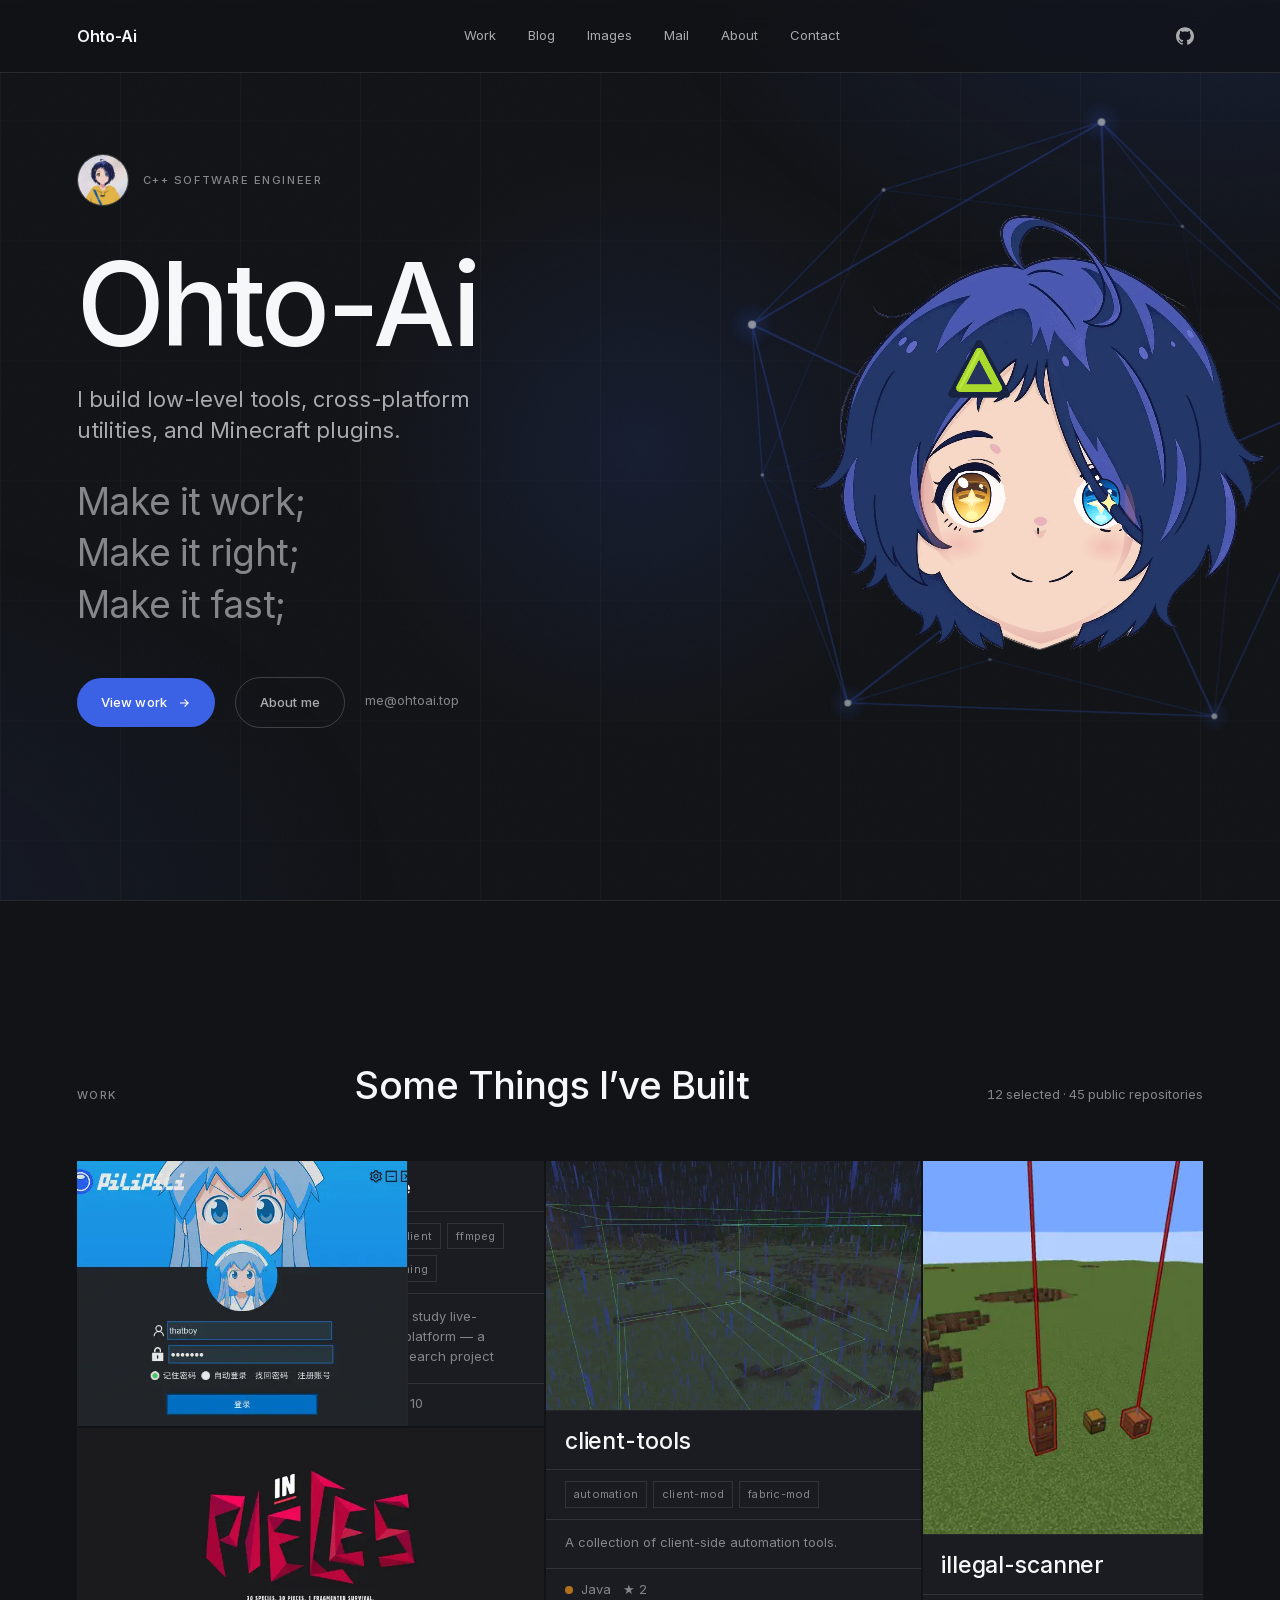
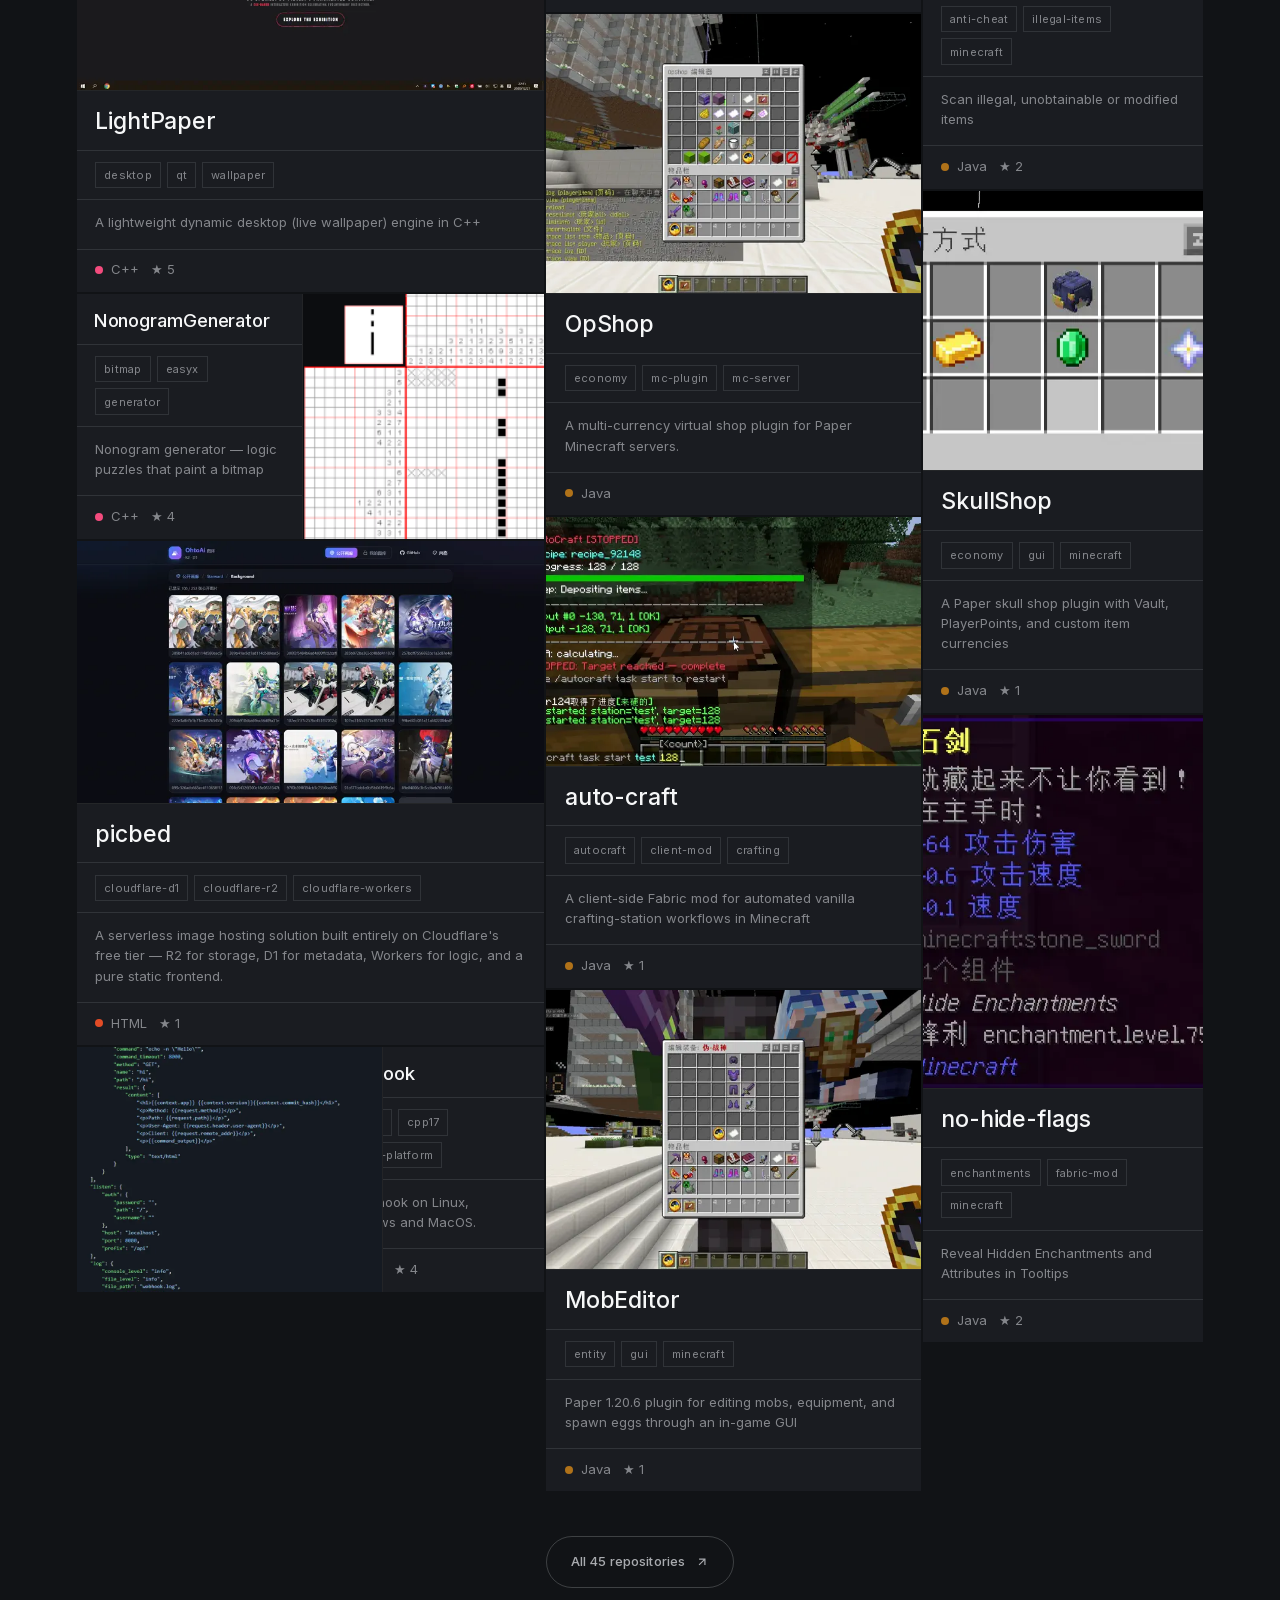
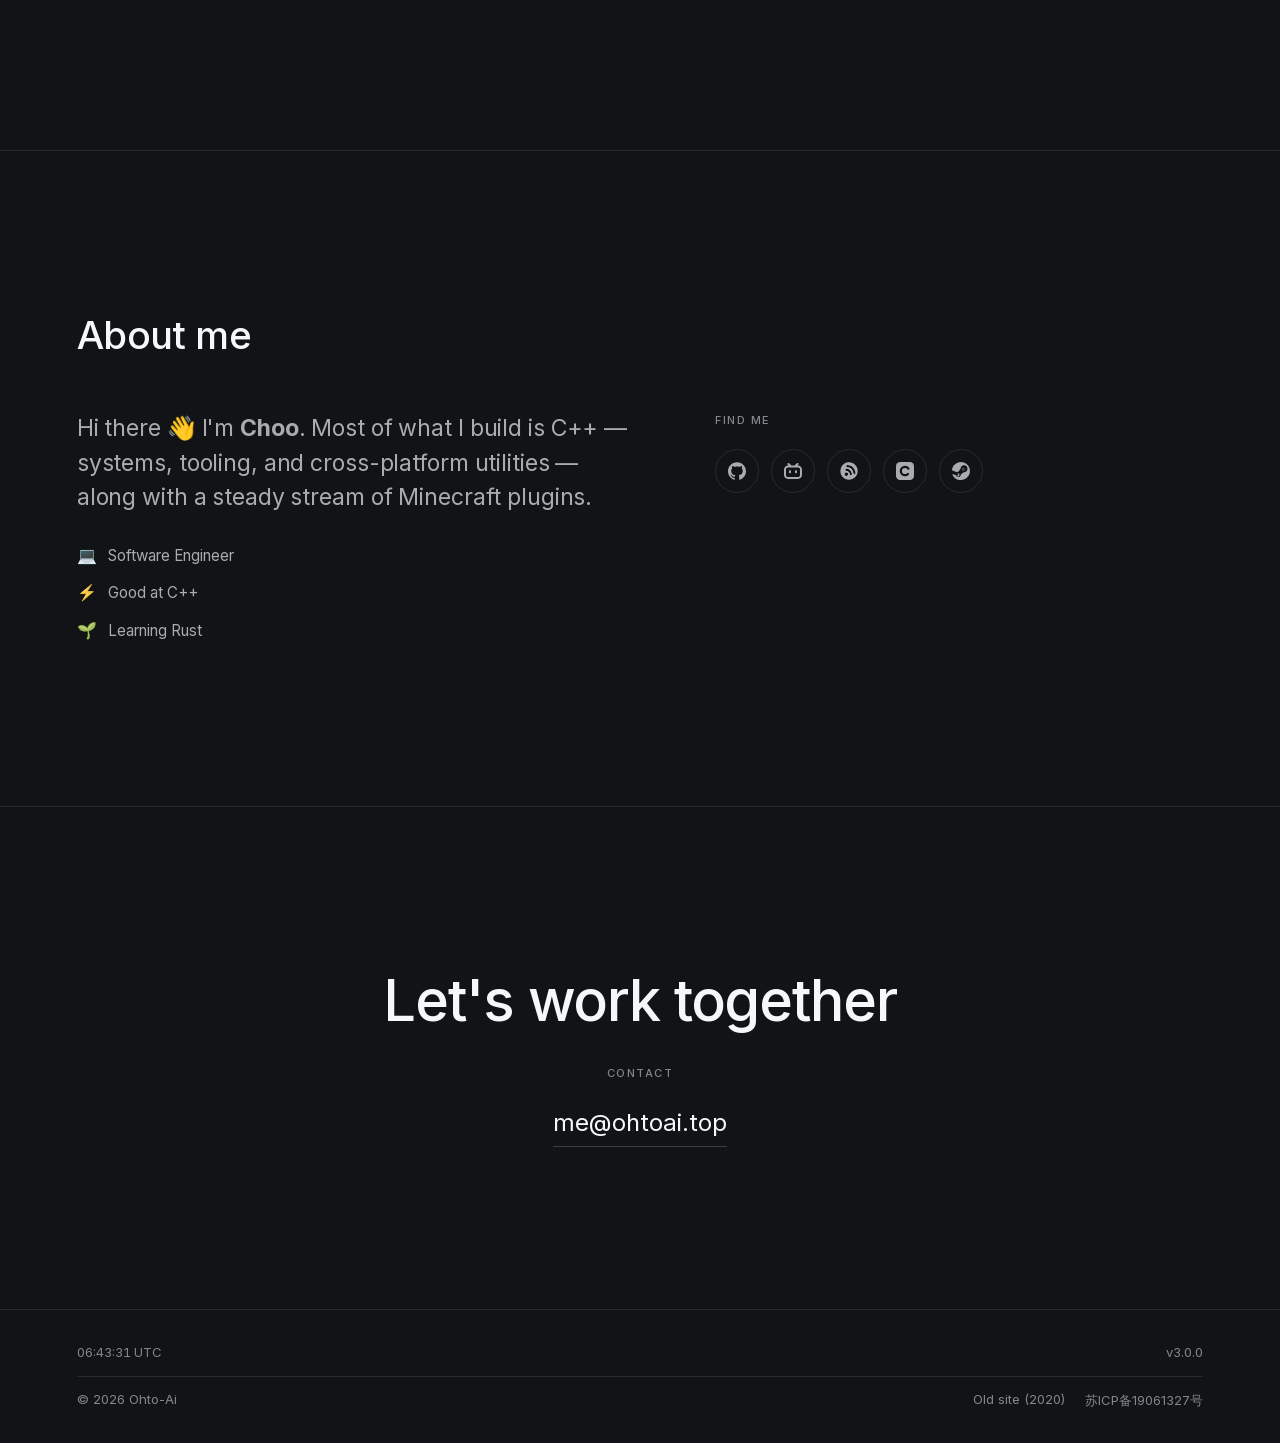
==== index.html @ 4e011044 "feat: Markdown for Agents —— index.md 表示 + alternate 声明 + 边缘协商 Worker" ====
<!DOCTYPE html>
<html lang="en" class="is-loading">

<head>
    <meta charset="utf-8" />
    <meta name="viewport" content="width=device-width, initial-scale=1, viewport-fit=cover" />
    <meta name="color-scheme" content="dark" />
    <meta name="theme-color" content="#14151A" />
    <title>Ohto-Ai — C++ Software Engineer</title>
    <meta name="description" content="Ohto-Ai，C++ 开发者。Make it work; Make it right; Make it fast;" />
    <meta name="author" content="Ohto-Ai" />

    <!-- ======================================================================
         内联关键样式

         这一段存在的唯一目的：保证**第一帧**就是全屏不透明的深色。
         它不依赖任何外部文件，所以即使后面所有 <link> 和 <script> 全部 404，
         用户看到的依然是一块干净的深色，而不是闪出来的主页。
         ====================================================================== -->
    <style>
        html {
            background: #14151a;
            color-scheme: dark;
        }

        /* 揭幕的时长与缓动。
           定义在这里而不是 tokens.css —— 因为加载页必须在外部 CSS 全部
           加载失败时也能正常退场，否则它会永久盖住整站。
           内容升起（layout.css）引用同一组变量，两边才不会脱节。 */
        :root {
            --curtain-duration: 0.95s;
            --curtain-ease: cubic-bezier(0.7, 0, 0.3, 1);
        }

        .preloader {
            position: fixed;
            inset: 0;
            z-index: 1000;
            overflow: hidden;
            transform: translateY(0);
            transition: transform var(--curtain-duration) var(--curtain-ease);
        }

        /* 加载页整体上滑退场。
           内容同时从下方一个视口的高度升上来（见 layout.css），
           两者同速同向，所以始终首尾相接，中间不会露出空隙。 */
        html:not(.is-loading) .preloader {
            transform: translateY(-100%);
            pointer-events: none;
        }

        .preloader__band {
            position: absolute;
            left: 0;
            width: 100%;
            height: 33.34%;
        }

        .preloader__band:nth-child(1) { top: 0; }
        .preloader__band:nth-child(2) { top: 33.33%; }
        .preloader__band:nth-child(3) { top: 66.66%; }

        /* 加载期间，主页内容物理上不可见、不可滚动。
           即便遮罩层因为任何原因变透明，也不可能露出主页。

           用 clip 而不是 hidden：hidden 仍允许程序化滚动（比如方向键、
           空格），clip 则完全不建立可滚动区域。

           注意：它**不能**阻止文档被撑高。内容在加载期间整体下移 100vh，
           scrollHeight 实测会从 3369 涨到 4269（差一个视口）。原因是 body
           的 overflow 会传播到视口、body 自身按 visible 处理，那段位移照样
           计入可滚动区域。改用 clip 也一样撑高 —— 我试过。
           真正兜住这件事的是 site.js：平滑滚动和 ScrollTrigger 都推迟到
           位移动画结束后才初始化 / refresh。 */
        html.is-loading body {
            overflow: clip;
        }

        html.is-loading .site-nav,
        html.is-loading main,
        html.is-loading .site-footer,
        html.is-loading .skip-link {
            opacity: 0;
            visibility: hidden;
        }

        /* 减少动效 / 二次访问时直接跳过加载页 */
        html.is-skip-preloader .preloader {
            display: none;
        }
    </style>

    <link rel="preload" as="font" type="font/woff2" crossorigin
        href="assets/fonts/inter/inter-latin-wght-normal.woff2" />

    <!-- 立绘底图是首屏最大的那张图，先让浏览器开始下载 -->
    <link rel="preload" as="image" type="image/webp" href="assets/img/face/base-clean.webp" />

    <link rel="stylesheet" href="assets/css/tokens.css" />
    <link rel="stylesheet" href="assets/css/base.css" />
    <link rel="stylesheet" href="assets/css/layout.css" />
    <link rel="stylesheet" href="assets/css/components.css" />
    <link rel="stylesheet" href="assets/css/motion.css" />

    <link rel="icon" href="favicon.ico" sizes="any" />
    <link rel="icon" type="image/png" href="assets/icon/favicon-256.png" sizes="256x256" />
    <link rel="apple-touch-icon" href="assets/icon/apple-touch-icon.png" />

    <!-- 首页的 Markdown 表示（Markdown for Agents）。
         静态源站做不了 Accept 头协商，Agent 可经此发现 /index.md；
         边缘层的完整协商见 cloudflare-worker/。 -->
    <link rel="alternate" type="text/markdown" href="/index.md" />

    <!-- ======================================================================
         内联兜底

         它是内联的，所以**即使每一个外部 JS 和 CSS 都加载失败，它也会执行**。
         4 秒后无条件揭幕。这一层让"加载页卡死导致整站不可用"从
         "不太可能"变成"不可能"—— 旧站正是死在这一点上：
         它的揭幕逻辑依赖 CDN 上的 jQuery，CDN 一挂，页面就永远出不来。
         ====================================================================== -->
    <script>
        (function () {
            var de = document.documentElement;

            // js 标记表示"脚本可用，可以放心先把内容藏起来再揭示"。
            // 它必须无条件加上 —— 曾经写成两个分支各加一个，
            // 结果跳过加载页那条分支漏了它，导致同会话内二次访问时
            // motion.css 里所有 html.js 开头的规则全部失效，
            // 入场动画静默地什么都不做。
            de.classList.add("js");

            // 唯一的跳过条件：用户明确要求减少动效。
            // 问候语轮播本身就是一段动画，对这类用户直接不播，
            // 也省掉 1.4 秒的等待。
            //
            // 这里曾经还挂过一道"同会话只播一次"的 sessionStorage 门槛，
            // 已移除 —— 本站是单页，那道门槛的实际效果只是"刷新之后
            // 加载页不再出现"，跟预期正好相反。
            try {
                if (window.matchMedia("(prefers-reduced-motion: reduce)").matches) {
                    de.classList.remove("is-loading");
                    de.classList.add("is-skip-preloader");
                }
            } catch (e) {
                // matchMedia 不可用就按正常播放处理
            }

            // 兜底揭幕：无条件执行，不依赖任何外部资源
            window.__ohtoReveal = function () {
                if (!de.classList.contains("is-loading")) return;
                de.classList.remove("is-loading");
                var p = document.getElementById("preloader");
                if (p) {
                    p.setAttribute("data-done", "");
                    p.style.display = "none";
                }
            };

            setTimeout(window.__ohtoReveal, 4000);
        })();
    </script>
</head>

<body>
    <div class="site-bg" aria-hidden="true">
        <div class="site-bg__spot"></div>
    </div>

    <a class="skip-link" href="#main">Skip to content</a>

    <!-- ======================================================================
         加载页
         三条幕布自带内联背景色 —— 不依赖外部 CSS 就已经是全屏不透明的
         ====================================================================== -->
    <div class="preloader" id="preloader" role="status" aria-label="Loading">
        <div class="preloader__band" style="background:#14151A"></div>
        <div class="preloader__band" style="background:#14151A"></div>
        <div class="preloader__band" style="background:#14151A"></div>

        <div class="preloader__inner">
            <div class="preloader__greeting">
                <!-- 全站改英文后，这里也收成拉丁字母，收在 Hello 上 -->
                <span class="preloader__word">Bonjour</span>
                <span class="preloader__word">Hallo</span>
                <span class="preloader__word">Ciao</span>
                <span class="preloader__word">Olá</span>
                <span class="preloader__word">Hola</span>
                <span class="preloader__word">Hello</span>
            </div>

            <div class="preloader__foot">
                <span class="preloader__counter" id="preloader-counter">00</span>
                <a class="preloader__beian" href="https://beian.miit.gov.cn" target="_blank"
                    rel="noopener noreferrer" lang="zh-Hans">苏ICP备19061327号</a>
            </div>
        </div>
    </div>

    <!-- 导航 -->
    <header class="site-nav" id="site-nav">
        <div class="container site-nav__inner">
            <a class="site-nav__wordmark" href="#top">Ohto-Ai</a>

            <nav class="site-nav__links" aria-label="Main">
                <a class="site-nav__link" href="#work">Work</a>
                <a class="site-nav__link" href="https://blog.ohtoai.top/" target="_blank" rel="noopener noreferrer">Blog</a>
                <a class="site-nav__link" href="https://img.ohtoai.top" target="_blank" rel="noopener noreferrer">Images</a>
                <a class="site-nav__link" href="https://mail.ohtoai.top/" target="_blank" rel="noopener noreferrer">Mail</a>
                <a class="site-nav__link" href="#about">About</a>
                <a class="site-nav__link" href="#contact">Contact</a>
            </nav>

            <div class="site-nav__actions">
                <a class="site-nav__icon" href="https://github.com/Ohto-Ai" target="_blank" rel="noopener noreferrer"
                    aria-label="GitHub">
                    <svg width="18" height="18" viewBox="0 0 24 24" fill="currentColor" aria-hidden="true">
                        <path
                            d="M12 .297c-6.63 0-12 5.373-12 12 0 5.303 3.438 9.8 8.205 11.385.6.113.82-.258.82-.577 0-.285-.01-1.04-.015-2.04-3.338.724-4.042-1.61-4.042-1.61C4.422 18.07 3.633 17.7 3.633 17.7c-1.087-.744.084-.729.084-.729 1.205.084 1.838 1.236 1.838 1.236 1.07 1.835 2.809 1.305 3.495.998.108-.776.417-1.305.76-1.605-2.665-.3-5.466-1.332-5.466-5.93 0-1.31.465-2.38 1.235-3.22-.135-.303-.54-1.523.105-3.176 0 0 1.005-.322 3.3 1.23.96-.267 1.98-.399 3-.405 1.02.006 2.04.138 3 .405 2.28-1.552 3.285-1.23 3.285-1.23.645 1.653.24 2.873.12 3.176.765.84 1.23 1.91 1.23 3.22 0 4.61-2.805 5.625-5.475 5.92.42.36.81 1.096.81 2.22 0 1.606-.015 2.896-.015 3.286 0 .315.21.69.825.57C20.565 22.092 24 17.592 24 12.297c0-6.627-5.373-12-12-12" />
                    </svg>
                </a>

                <button class="site-nav__toggle" id="nav-toggle" aria-expanded="false" aria-controls="nav-panel"
                    aria-label="Open menu">
                    <svg width="20" height="20" viewBox="0 0 24 24" fill="none" stroke="currentColor"
                        stroke-width="1.5" aria-hidden="true">
                        <path d="M3 7h18M3 12h18M3 17h18" />
                    </svg>
                </button>
            </div>
        </div>
    </header>

    <!-- 移动端菜单 -->
    <nav class="nav-panel" id="nav-panel" aria-label="Mobile">
        <a class="nav-panel__link" href="#work">Work</a>
        <a class="nav-panel__link" href="https://blog.ohtoai.top/" target="_blank" rel="noopener noreferrer">Blog</a>
        <a class="nav-panel__link" href="https://img.ohtoai.top" target="_blank" rel="noopener noreferrer">Images</a>
        <a class="nav-panel__link" href="https://mail.ohtoai.top/" target="_blank" rel="noopener noreferrer">Mail</a>
        <a class="nav-panel__link" href="#about">About</a>
        <a class="nav-panel__link" href="#contact">Contact</a>
    </nav>

    <main id="main">
        <!-- ==================================================================
             Hero
             ================================================================== -->
        <section class="hero" id="top">
            <div class="container">
                <!-- 常驻动画：大户爱，Canvas 分层合成 + 平滑跟随。
                     v3.14 素材把眼睛、刘海、脸部阴影和发饰拆成独立图层：
                     底图眼眶留空，两枚虹膜裁剪在眼眶内随光标连续移动，
                     闭眼只叠加眼部覆盖层，刘海和发饰压在最上层。
                     眨眼不再切换整张图，底图、头发和背景始终不动。 -->
                <div class="hero__char" id="hero-char" aria-hidden="true">
                    <!-- 旧版首屏那个自转的线框二十面体，现在退到立绘背后当底衬。
                         比角色大一圈，只在她的轮廓之外露出来。 -->
                    <div class="hero__backdrop">
                        <canvas id="hero-canvas"></canvas>
                    </div>
                    <div class="hero__char-glow"></div>
                    <div class="hero__char-stage" id="hero-stage">
                        <canvas class="hero__face" id="hero-face" width="1200" height="1200"></canvas>
                    </div>
                </div>

                <div class="hero__copy">
                    <div class="hero__chip reveal">
                        <!-- 头像取自 me@ohtoai.top 的 Gravatar。静态 src 指向国内镜像 loli
                             （v2ex 镜像 2026-10 起对图片请求挂 CF 挑战页，见 avatar.js）；
                             镜像不可用时由 avatar.js 依次接力其他 CDN、GitHub 和本地文件。 -->
                        <img class="hero__avatar" id="hero-avatar"
                            src="https://gravatar.loli.net/avatar/6a04c274eb3d604821b4917304f0e7ae?s=320&amp;d=404"
                            alt="Ohto-Ai" width="52" height="52" decoding="async"
                            referrerpolicy="no-referrer" />
                        <span class="eyebrow">C++ Software Engineer</span>
                    </div>

                    <h1 class="hero__name mask-reveal" lang="en">Ohto-Ai</h1>

                    <!-- 一句"我做什么"。之前首屏只有名字和宣言，访客看不出这人具体做哪一行。 -->
                    <p class="hero__lede mask-reveal" lang="en" style="--reveal-delay:.08s">
                        I build low-level tools, cross-platform utilities, and Minecraft plugins.
                    </p>

                    <!-- 三行一组，每行各自遮罩揭示。刻意断成三行而不是让它自然折行：
                         一行 42 个字符在这个字号下必然断得难看，断成三行反而像一句宣言。 -->
                    <p class="hero__statement">
                        <span class="mask-reveal" style="--reveal-delay:.2s">Make it work;</span>
                        <span class="mask-reveal" style="--reveal-delay:.3s">Make it right;</span>
                        <span class="mask-reveal" style="--reveal-delay:.4s">Make it fast;</span>
                    </p>

                    <div class="hero__actions reveal" style="--reveal-delay:.52s">
                        <a class="btn btn--primary" href="#work">
                            View work
                            <svg width="14" height="14" viewBox="0 0 24 24" fill="none" stroke="currentColor"
                                stroke-width="2" aria-hidden="true">
                                <path d="M5 12h14M13 6l6 6-6 6" />
                            </svg>
                        </a>
                        <a class="btn btn--ghost" href="#about">About me</a>

                        <!-- 邮箱放首屏，省得访客为了找联系方式一路滚到底 -->
                        <a class="hero__email" href="mailto:me@ohtoai.top">me@ohtoai.top</a>
                    </div>
                </div>
            </div>
        </section>

        <!-- ==================================================================
             Work
             ================================================================== -->
        <section id="work">
            <div class="container">
                <div class="section-head reveal">
                    <p class="eyebrow">Work</p>
                    <h2 class="section-head__title">Some Things I’ve Built</h2>
                    <p class="section-head__count mono" id="work-count"></p>
                </div>

                <div class="work-grid" id="work-list">
                    <!-- 由 work.js 从 repos.data.js 渲染成错落的砖块 -->
                </div>

                <!-- 无 JS 时的降级：普通链接列表，依然可用 -->
                <!-- 无 JS 时的降级：与 repos.data.js 的精选名单保持一致 -->
                <noscript>
                    <div class="work-list">
                        <a class="work-row" href="https://github.com/Ohto-Ai/PostLive">
                            <span class="work-row__index">00</span>
                            <span class="work-row__body"><span class="work-row__title">PostLive</span></span>
                        </a>
                        <a class="work-row" href="https://github.com/Ohto-Ai/LightPaper">
                            <span class="work-row__index">01</span>
                            <span class="work-row__body"><span class="work-row__title">LightPaper</span></span>
                        </a>
                        <a class="work-row" href="https://github.com/Ohto-Ai/NonogramGenerator">
                            <span class="work-row__index">02</span>
                            <span class="work-row__body"><span class="work-row__title">NonogramGenerator</span></span>
                        </a>
                        <a class="work-row" href="https://github.com/ohto-ai/picbed">
                            <span class="work-row__index">03</span>
                            <span class="work-row__body"><span class="work-row__title">picbed</span></span>
                        </a>
                        <a class="work-row" href="https://github.com/Ohto-Ai/webhook">
                            <span class="work-row__index">04</span>
                            <span class="work-row__body"><span class="work-row__title">webhook</span></span>
                        </a>
                        <a class="work-row" href="https://github.com/ohto-ai/client-tools">
                            <span class="work-row__index">05</span>
                            <span class="work-row__body"><span class="work-row__title">client-tools</span></span>
                        </a>
                        <a class="work-row" href="https://github.com/ohto-ai/OpShop">
                            <span class="work-row__index">06</span>
                            <span class="work-row__body"><span class="work-row__title">OpShop</span></span>
                        </a>
                        <a class="work-row" href="https://github.com/ohto-ai/auto-craft">
                            <span class="work-row__index">07</span>
                            <span class="work-row__body"><span class="work-row__title">auto-craft</span></span>
                        </a>
                        <a class="work-row" href="https://github.com/ohto-ai/MobEditor">
                            <span class="work-row__index">08</span>
                            <span class="work-row__body"><span class="work-row__title">MobEditor</span></span>
                        </a>
                        <a class="work-row" href="https://github.com/ohto-ai/illegal-scanner">
                            <span class="work-row__index">09</span>
                            <span class="work-row__body"><span class="work-row__title">illegal-scanner</span></span>
                        </a>
                        <a class="work-row" href="https://github.com/ohto-ai/SkullShop">
                            <span class="work-row__index">10</span>
                            <span class="work-row__body"><span class="work-row__title">SkullShop</span></span>
                        </a>
                        <a class="work-row" href="https://github.com/ohto-ai/no-hide-flags">
                            <span class="work-row__index">11</span>
                            <span class="work-row__body"><span class="work-row__title">no-hide-flags</span></span>
                        </a>
                    </div>
                </noscript>

                <div class="work-more reveal">
                    <a class="btn btn--ghost" id="work-all" href="https://github.com/Ohto-Ai?tab=repositories"
                        target="_blank" rel="noopener noreferrer">
                        <span id="work-all-label">All repositories</span>
                        <svg width="14" height="14" viewBox="0 0 24 24" fill="none" stroke="currentColor"
                            stroke-width="2" aria-hidden="true">
                            <path d="M7 17L17 7M7 7h10v10" />
                        </svg>
                    </a>
                </div>
            </div>
        </section>

        <!-- ==================================================================
             About
             ================================================================== -->
        <section id="about">
            <div class="container">
                <div class="section-head reveal">
                    <h2 class="section-head__title">About me</h2>
                </div>

                <div class="about__grid">
                    <div class="reveal">
                        <!-- 原先这句是"I build things, get them right, then make them fast"，
                             跟首屏那句宣言是同一个意思，等于在同一页说了两遍。
                             换成实际信息：做什么、用什么语言、还写什么。 -->
                        <p class="about__lead">
                            Hi there 👋 I'm <strong>Choo</strong>. Most of what I build is C++ — systems,
                            tooling, and cross-platform utilities — along with a steady stream
                            of Minecraft plugins.
                        </p>

                        <ul class="about__facts">
                            <li>
                                <span class="about__emoji" aria-hidden="true">💻</span>
                                <span>Software Engineer</span>
                            </li>
                            <li>
                                <span class="about__emoji" aria-hidden="true">⚡</span>
                                <span>Good at C++</span>
                            </li>
                            <li>
                                <span class="about__emoji" aria-hidden="true">🌱</span>
                                <span>Learning Rust</span>
                            </li>
                        </ul>
                    </div>

                    <div class="reveal" style="--reveal-delay:.1s">
                        <p class="eyebrow" style="margin-bottom:1.25rem">Find me</p>
                        <div class="about__socials">
                            <a class="about__social" href="https://github.com/Ohto-Ai" target="_blank"
                                rel="noopener noreferrer" aria-label="GitHub">
                                <svg width="18" height="18" viewBox="0 0 24 24" fill="currentColor" aria-hidden="true">
                                    <path
                                        d="M12 .297c-6.63 0-12 5.373-12 12 0 5.303 3.438 9.8 8.205 11.385.6.113.82-.258.82-.577 0-.285-.01-1.04-.015-2.04-3.338.724-4.042-1.61-4.042-1.61C4.422 18.07 3.633 17.7 3.633 17.7c-1.087-.744.084-.729.084-.729 1.205.084 1.838 1.236 1.838 1.236 1.07 1.835 2.809 1.305 3.495.998.108-.776.417-1.305.76-1.605-2.665-.3-5.466-1.332-5.466-5.93 0-1.31.465-2.38 1.235-3.22-.135-.303-.54-1.523.105-3.176 0 0 1.005-.322 3.3 1.23.96-.267 1.98-.399 3-.405 1.02.006 2.04.138 3 .405 2.28-1.552 3.285-1.23 3.285-1.23.645 1.653.24 2.873.12 3.176.765.84 1.23 1.91 1.23 3.22 0 4.61-2.805 5.625-5.475 5.92.42.36.81 1.096.81 2.22 0 1.606-.015 2.896-.015 3.286 0 .315.21.69.825.57C20.565 22.092 24 17.592 24 12.297c0-6.627-5.373-12-12-12" />
                                </svg>
                            </a>
                            <a class="about__social" href="https://space.bilibili.com/36225088" target="_blank"
                                rel="noopener noreferrer" aria-label="Bilibili">
                                <svg width="18" height="18" viewBox="0 0 24 24" fill="currentColor" aria-hidden="true">
                                    <path
                                        d="M17.813 4.653h.854c1.51.054 2.769.578 3.773 1.574 1.004.995 1.524 2.249 1.56 3.76v7.36c-.036 1.51-.556 2.769-1.56 3.773s-2.262 1.524-3.773 1.56H5.333c-1.51-.036-2.769-.556-3.773-1.56S.036 18.858 0 17.347v-7.36c.036-1.511.556-2.765 1.56-3.76 1.004-.996 2.262-1.52 3.773-1.574h.774l-1.174-1.12a1.234 1.234 0 0 1-.373-.906c0-.356.124-.658.373-.907l.027-.027c.267-.249.573-.373.92-.373.347 0 .653.124.92.373L9.653 4.44c.071.071.134.142.187.213h4.267a.836.836 0 0 1 .16-.213l2.853-2.747c.267-.249.573-.373.92-.373.347 0 .662.151.929.4.267.249.391.551.391.907 0 .355-.124.657-.373.906zM5.333 7.24c-.746.018-1.373.276-1.88.773-.506.498-.769 1.13-.786 1.894v7.52c.017.764.28 1.395.786 1.893.507.498 1.134.756 1.88.773h13.334c.746-.017 1.373-.275 1.88-.773.506-.498.769-1.129.786-1.893v-7.52c-.017-.765-.28-1.396-.786-1.894-.507-.497-1.134-.755-1.88-.773zM8 11.107c.373 0 .684.124.933.373.25.249.383.569.4.96v1.173c-.017.391-.15.711-.4.96-.249.25-.56.374-.933.374s-.684-.125-.933-.374c-.25-.249-.383-.569-.4-.96V12.44c0-.373.129-.689.386-.947.258-.257.574-.386.947-.386zm8 0c.373 0 .684.124.933.373.25.249.383.569.4.96v1.173c-.017.391-.15.711-.4.96-.249.25-.56.374-.933.374s-.684-.125-.933-.374c-.25-.249-.383-.569-.4-.96V12.44c0-.373.129-.689.386-.947.258-.257.574-.386.947-.386z" />
                                </svg>
                            </a>
                            <a class="about__social" href="https://www.cnblogs.com/that-boy" target="_blank"
                                rel="noopener noreferrer" aria-label="博客园">
                                <svg width="18" height="18" viewBox="0 0 100 100" fill="currentColor" aria-hidden="true">
                                    <path d="M50.2 2C40.7 2 31.4 4.8 23.4 10.1C15.5 15.4 9.3 23 5.7 31.8C2 40.6 1.1 50.3 2.9 59.6C4.8 69 9.4 77.6 16.1 84.3C22.9 91.1 31.5 95.7 40.8 97.5C50.2 99.4 59.9 98.4 68.7 94.8C77.5 91.1 85 84.9 90.3 77C95.6 69.1 98.4 59.8 98.4 50.2C98.4 43.9 97.2 37.6 94.8 31.8C92.3 25.9 88.8 20.6 84.3 16.1C79.8 11.6 74.5 8.1 68.7 5.7C62.8 3.2 56.6 2 50.2 2ZM35 78.1C32.9 78.1 30.9 77.5 29.2 76.3C27.5 75.2 26.1 73.5 25.3 71.6C24.5 69.7 24.3 67.6 24.7 65.6C25.1 63.5 26.1 61.7 27.6 60.2C29 58.7 30.9 57.7 32.9 57.3C34.9 56.9 37.1 57.1 39 57.9C40.9 58.7 42.5 60.1 43.7 61.8C44.8 63.5 45.4 65.5 45.4 67.6C45.4 70.4 44.3 73 42.4 75C40.4 76.9 37.8 78.1 35 78.1ZM60.1 74.1C58.4 74.1 56.7 73.4 55.5 72.2C54.3 70.9 53.6 69.3 53.6 67.6C53.6 57.8 45.1 49.5 35 49.5C33.3 49.5 31.7 48.8 30.4 47.6C29.2 46.3 28.5 44.7 28.5 43C28.5 41.2 29.2 39.6 30.4 38.4C31.7 37.1 33.3 36.5 35 36.5C52.1 36.5 66.6 50.7 66.6 67.6C66.6 68.4 66.5 69.3 66.1 70.1C65.8 70.9 65.3 71.6 64.7 72.2C64.1 72.8 63.4 73.3 62.6 73.6C61.8 73.9 60.9 74.1 60.1 74.1L60.1 74.1ZM80.7 68H80.2C78.5 68 77 67.4 75.8 66.3C74.6 65.2 73.8 63.6 73.7 62C72.3 46.3 60.6 29.5 41.4 29.5C39.7 29.5 38 28.8 36.8 27.6C35.6 26.4 34.9 24.7 34.9 23C34.9 21.3 35.6 19.6 36.8 18.4C38 17.2 39.7 16.5 41.4 16.5C65 16.5 84.5 35.6 86.7 61C86.8 62.7 86.2 64.4 85.1 65.7C84 67 82.4 67.9 80.7 68Z" />
                                    <path d="M36.2 6.9C60.1 -0.9 86.2 12.3 93.6 35.9" />
                                    <path d="M50.2 5.6C41.4 5.6 32.8 8.2 25.4 13.1C18.1 18 12.4 25 9 33.1C5.6 41.3 4.7 50.3 6.5 58.9C8.2 67.6 12.4 75.5 18.7 81.8C24.9 88 32.9 92.3 41.5 94C50.2 95.7 59.1 94.8 67.3 91.4C75.4 88.1 82.4 82.3 87.3 75C92.2 67.7 94.8 59 94.8 50.2C94.8 44.4 93.7 38.6 91.4 33.1C89.2 27.7 85.9 22.8 81.8 18.7C77.6 14.5 72.7 11.2 67.3 9C61.9 6.8 56.1 5.6 50.2 5.6ZM35 78.1C32.9 78.1 30.9 77.5 29.2 76.3C27.5 75.2 26.1 73.5 25.3 71.6C24.5 69.7 24.3 67.6 24.7 65.6C25.1 63.5 26.1 61.7 27.6 60.2C29 58.7 30.9 57.7 32.9 57.3C34.9 56.9 37.1 57.1 39 57.9C40.9 58.7 42.5 60.1 43.7 61.8C44.8 63.5 45.4 65.5 45.4 67.6C45.4 70.4 44.3 73 42.4 75C40.4 76.9 37.8 78.1 35 78.1ZM60.1 74.1C58.4 74.1 56.7 73.4 55.5 72.2C54.3 70.9 53.6 69.3 53.6 67.6C53.6 57.8 45.1 49.5 35 49.5C33.3 49.5 31.7 48.8 30.4 47.6C29.2 46.3 28.5 44.7 28.5 43C28.5 41.2 29.2 39.6 30.4 38.4C31.7 37.1 33.3 36.5 35 36.5C52.2 36.5 66.6 50.7 66.6 67.6C66.6 68.4 66.5 69.3 66.1 70.1C65.8 70.9 65.3 71.6 64.7 72.2C64.1 72.8 63.4 73.3 62.6 73.6C61.8 73.9 60.9 74.1 60.1 74.1L60.1 74.1ZM80.7 68H80.2C78.5 68 77 67.4 75.8 66.3C74.6 65.2 73.8 63.6 73.7 62C72.4 46.3 60.6 29.5 41.4 29.5C39.7 29.5 38 28.8 36.8 27.6C35.6 26.4 34.9 24.7 34.9 23C34.9 21.3 35.6 19.6 36.8 18.4C38 17.2 39.7 16.5 41.4 16.5C65 16.5 84.5 35.6 86.7 61C86.8 62.7 86.2 64.4 85.1 65.7C84 67 82.4 67.9 80.7 68Z" />
                                    <path d="M80.7 68H80.2C78.5 68 77 67.4 75.8 66.3C74.6 65.2 73.8 63.6 73.7 62C73.2 56.8 71.7 51.7 69.2 47C58.9 38.2 45.8 33.4 32.2 33.4C23.5 33.4 14.8 35.5 6.9 39.4C4.4 49.5 5.5 60.1 10 69.5C14.5 78.9 22.1 86.4 31.6 90.8C41 95.1 51.7 96 61.8 93.3C71.8 90.6 80.6 84.5 86.6 76C85.9 72.9 85 69.9 83.8 67C82.8 67.6 81.8 67.9 80.7 68ZM35 78.1C32.9 78.1 30.9 77.5 29.2 76.3C27.5 75.2 26.1 73.5 25.3 71.6C24.5 69.7 24.3 67.6 24.7 65.6C25.1 63.5 26.1 61.7 27.6 60.2C29 58.7 30.9 57.7 32.9 57.3C34.9 56.9 37.1 57.1 39 57.9C40.9 58.7 42.5 60.1 43.7 61.8C44.8 63.5 45.4 65.5 45.4 67.6C45.4 70.4 44.3 73 42.4 75C40.4 76.9 37.8 78.1 35 78.1ZM60.1 74.1C58.4 74.1 56.7 73.4 55.5 72.2C54.3 70.9 53.6 69.3 53.6 67.6C53.6 57.7 45.1 49.5 35 49.5C33.3 49.5 31.7 48.8 30.4 47.6C29.2 46.3 28.5 44.7 28.5 43C28.5 41.2 29.2 39.6 30.4 38.4C31.7 37.1 33.3 36.5 35 36.5C52.1 36.5 66.6 50.7 66.6 67.6C66.6 68.4 66.5 69.3 66.1 70.1C65.8 70.9 65.3 71.6 64.7 72.2C64.1 72.8 63.4 73.3 62.6 73.6C61.8 73.9 60.9 74.1 60.1 74.1L60.1 74.1Z" />
                                </svg>
                            </a>
                            <a class="about__social" href="https://blog.csdn.net/qq_29091587" target="_blank"
                                rel="noopener noreferrer" aria-label="CSDN">
                                <svg width="18" height="18" viewBox="0 0 24 24" fill="currentColor" aria-hidden="true">
                                    <mask id="csdn-cut">
                                        <rect width="24" height="24" fill="#fff" />
                                        <circle cx="12" cy="12" r="5.6" fill="none" stroke="#000" stroke-width="3"
                                            stroke-linecap="round" stroke-dasharray="26.48 8.70" stroke-dashoffset="-4.35" />
                                    </mask>
                                    <rect width="24" height="24" rx="5.5" mask="url(#csdn-cut)" />
                                </svg>
                            </a>
                            <a class="about__social" href="https://steamcommunity.com/id/OhtoAi-02" target="_blank"
                                rel="noopener noreferrer" aria-label="Steam">
                                <svg width="18" height="18" viewBox="0 0 24 24" fill="currentColor" aria-hidden="true">
                                    <path
                                        d="M11.979 0C5.678 0 .511 4.86 0 10.985l6.443 2.664c.545-.373 1.203-.593 1.911-.593.063 0 .125.002.188.005l2.866-4.15v-.058c0-2.564 2.087-4.65 4.65-4.65 2.565 0 4.651 2.086 4.651 4.65 0 2.565-2.086 4.651-4.65 4.651h-.108l-4.09 2.918c0 .052.003.104.003.157 0 1.926-1.567 3.492-3.493 3.492-1.71 0-3.129-1.233-3.442-2.85L.32 15.887C1.748 20.771 6.279 24 11.98 24c6.627 0 12-5.373 12-12s-5.373-12-12-12zm-5.28 18.303l-1.31-.542a2.62 2.62 0 001.51 1.5c1.15.47 2.47-.08 2.94-1.23.23-.56.24-1.17.02-1.74a2.62 2.62 0 00-1.4-1.4 2.6 2.6 0 00-1.9-.07l1.35.56a1.93 1.93 0 01-1.21 3.02zm8.42-6.77a1.72 1.72 0 01-1.72-1.72c0-.95.77-1.72 1.72-1.72.95 0 1.72.77 1.72 1.72 0 .95-.77 1.72-1.72 1.72zm0-3.02a1.3 1.3 0 100 2.6 1.3 1.3 0 000-2.6z" />
                                </svg>
                            </a>
                        </div>
                    </div>
                    </div>
                </div>
            </div>
        </section>

        <!-- ==================================================================
             Contact
             ================================================================== -->
        <section id="contact">
            <div class="container contact reveal">
                <h2 class="contact__title">Let's work together</h2>
                <p class="eyebrow" style="margin-bottom:1.25rem">Contact</p>
                <a class="contact__email" href="mailto:me@ohtoai.top">me@ohtoai.top</a>
            </div>
        </section>
    </main>

    <footer class="site-footer">
        <div class="container">
            <div class="site-footer__row">
                <span class="mono" id="footer-clock">--:--:--</span>
                <span class="mono">v3.0.0</span>
            </div>
            <div class="site-footer__row">
                <span>© <span id="footer-year">2026</span> Ohto-Ai</span>
                <span class="site-footer__links">
                    <a href="2020/">Old site (2020)</a>
                    <a class="site-footer__beian" href="https://beian.miit.gov.cn" target="_blank"
                        rel="noopener noreferrer" lang="zh-Hans">苏ICP备19061327号</a>
                </span>
            </div>
        </div>
    </footer>

    <script src="assets/js/repos.data.js"></script>
    <script src="assets/js/vendor/gsap.min.js"></script>
    <script src="assets/js/vendor/ScrollTrigger.min.js"></script>
    <script src="assets/js/vendor/lenis.min.js"></script>
    <script src="assets/js/preloader.js"></script>
    <script src="assets/js/hero-char.js"></script>
    <script src="assets/js/hero-canvas.js"></script>
    <script src="assets/js/work.js"></script>
    <script src="assets/js/avatar.js"></script>
    <script src="assets/js/site.js"></script>
    <script src="assets/js/log-website.js"></script>
</body>

</html>
---- assets/css/tokens.css ----
/* ==========================================================================
   tokens.css — 设计系统
   整套色阶由 --base-hue 单一变量驱动。
   改这一个数字，整站的冷暖和强调色一起变。
   色锚点取自 dennissnellenberg.com（#455CE9 / #1C1D20）与
   maximeheckel.com（OKLCH 单色相色阶）。
   ========================================================================== */

:root {
    /* ----------------------------------------------------------------------
       色相 —— 267 即 #455CE9 的 OKLCH 色相角
       ---------------------------------------------------------------------- */
    --base-hue: 267;

    /* ----------------------------------------------------------------------
       中性色阶 —— 带微弱色相，不是纯灰。
       纯灰在深色底上会显脏；掺一点主题色相，整页才"透气"。
       ---------------------------------------------------------------------- */
    --gray-000: oklch(16% 0.006 var(--base-hue));   /* 最深：加载页底色 */
    --gray-100: oklch(18.5% 0.008 var(--base-hue)); /* 页面底色  ≈ DS #1C1D20 */
    --gray-200: oklch(22.5% 0.01 var(--base-hue));  /* 面板 */
    --gray-300: oklch(26.5% 0.011 var(--base-hue)); /* 卡片 / hover 面 */
    --gray-400: oklch(31.5% 0.011 var(--base-hue)); /* 分隔线加强 */
    --gray-500: oklch(38% 0.01 var(--base-hue));
    --gray-600: oklch(48% 0.009 var(--base-hue));   /* 失效态 */
    --gray-700: oklch(62% 0.008 var(--base-hue));   /* 弱化文字 */
    --gray-800: oklch(74% 0.006 var(--base-hue));   /* 次级文字 */
    --gray-900: oklch(87% 0.004 var(--base-hue));
    --gray-1000: oklch(97.5% 0.002 var(--base-hue)); /* 正文 */

    /* ----------------------------------------------------------------------
       强调色阶 —— 全站只有一个强调色，只用在链接、焦点环、选中态
       ---------------------------------------------------------------------- */
    --blue-300: oklch(40% 0.14 var(--base-hue));
    --blue-500: oklch(54.5% 0.203 var(--base-hue));  /* 精确 DS #455CE9 —— 填充用 */
    --blue-600: oklch(64.6% 0.172 var(--base-hue));  /* 精确 MH --emphasis —— 文字用 */
    --blue-700: oklch(78% 0.1 var(--base-hue));      /* 深色底上的 hover */

    /* ----------------------------------------------------------------------
       语义层 —— 组件只引用这一层，永远不直接引用上面的色阶。
       换主题时只需要动这里。
       ---------------------------------------------------------------------- */
    --bg: var(--gray-100);
    --bg-deep: var(--gray-000);
    --surface: var(--gray-200);
    --surface-hover: var(--gray-300);
    --surface-active: var(--gray-400);

    --text-primary: var(--gray-1000);
    --text-secondary: var(--gray-800);
    --text-muted: var(--gray-700);
    --text-disabled: var(--gray-600);

    --border: oklch(97.5% 0.002 var(--base-hue) / 0.1);
    --border-strong: oklch(97.5% 0.002 var(--base-hue) / 0.2);

    --accent: var(--blue-600);
    --accent-fill: var(--blue-500);
    --accent-hover: var(--blue-700);
    --focus-ring: var(--blue-600);

    /* ----------------------------------------------------------------------
       字体
       拉丁字体必须排在 CJK 之前 —— 回退是逐字形的：
       英文落到 Inter，中文直接跳到 PingFang / 雅黑。
       顺序反了，英文会用雅黑那套很弱的拉丁字形渲染。
       ---------------------------------------------------------------------- */
    --font-sans:
        "Inter Variable", "Inter",
        ui-sans-serif, -apple-system, BlinkMacSystemFont,
        "Segoe UI Variable Text", "Segoe UI",
        "PingFang SC", "Hiragino Sans GB",          /* macOS / iOS 中文 */
        "Microsoft YaHei UI", "Microsoft YaHei",    /* Windows 中文，UI 变体小字号更清晰 */
        "Source Han Sans SC", "Noto Sans CJK SC", "WenQuanYi Micro Hei",
        sans-serif;

    --font-mono:
        "Inter Variable", "Inter",
        ui-monospace, "SFMono-Regular", "SF Mono", Menlo, Consolas,
        "Cascadia Mono", "Liberation Mono",
        "Microsoft YaHei UI",
        monospace;

    /* ----------------------------------------------------------------------
       字号 —— 流体缩放，大字号配负字距，小标签配正字距。
       分层设定字距（而不是全局统一）是"排版显高级"的大部分含义。
       ---------------------------------------------------------------------- */
    --fs-hero: clamp(2.75rem, 9vw, 8.5rem);
    --ls-hero: -0.03em;
    --lh-hero: 0.92;

    --fs-display: clamp(1.75rem, 4.5vw, 3.75rem);
    --ls-display: -0.02em;
    --lh-display: 1.05;

    --fs-h2: clamp(1.5rem, 3vw, 2.5rem);
    --ls-h2: -0.015em;
    --lh-h2: 1.15;

    --fs-h3: clamp(1.125rem, 1.8vw, 1.5rem);
    --ls-h3: -0.005em;
    --lh-h3: 1.25;

    --fs-body: clamp(0.95rem, 1.05vw, 1.0625rem);
    --lh-body: 1.65;
    --lh-cjk: 1.75; /* 汉字是全角方块，1.5 以下会挤 */

    --fs-small: 0.8125rem;
    --ls-small: 0.01em;

    --fs-eyebrow: 0.6875rem;
    --ls-eyebrow: 0.14em;

    /* ----------------------------------------------------------------------
       间距 —— DS 原值，全部流体
       ---------------------------------------------------------------------- */
    --section-padding: clamp(5em, 18vh, 11em);
    --container-padding: clamp(1.25rem, 6vw, 6rem);
    --gap-padding: clamp(1.5rem, 4vw, 2.5rem);
    --container-max: 1600px;

    /* ----------------------------------------------------------------------
       圆角
       ---------------------------------------------------------------------- */
    --radius-sm: 4px;
    --radius-md: 8px;
    --radius-lg: 16px;
    --radius-full: 999px;

    /* ----------------------------------------------------------------------
       缓动 —— DS 的 cubic-bezier(.7,0,.3,1) 是整套观感的核心，全站统一
       ---------------------------------------------------------------------- */
    --ease: cubic-bezier(0.7, 0, 0.3, 1);
    --ease-out-expo: cubic-bezier(0.16, 1, 0.3, 1);

    --animation-fast: all 0.3s var(--ease);
    --animation-primary: all 0.5s var(--ease);
    --animation-smooth: all 0.7s var(--ease);
    --animation-slow: all 0.9s var(--ease);

    /* ----------------------------------------------------------------------
       层级
       ---------------------------------------------------------------------- */
    --z-bg: 0;
    --z-content: 1;
    --z-nav: 100;
    --z-preloader: 1000;
    /* dialog 走浏览器顶层（top layer），不需要 z-index */
}

/* --------------------------------------------------------------------------
   偏好高对比度
   -------------------------------------------------------------------------- */
@media (prefers-contrast: more) {
    :root {
        --border: oklch(97.5% 0.002 var(--base-hue) / 0.3);
        --border-strong: oklch(97.5% 0.002 var(--base-hue) / 0.45);
        --text-muted: var(--gray-800);
        --text-secondary: var(--gray-900);
    }
}
---- assets/css/base.css ----
/* ==========================================================================
   base.css — 重置、字体加载、排版默认值
   ========================================================================== */

/* --------------------------------------------------------------------------
   Inter 可变字体
   只带 latin 子集，配 unicode-range —— 这正是中文能自动落到系统字体
   （PingFang / 雅黑）而不用下载 8MB 中文字体的原因。
   -------------------------------------------------------------------------- */
@font-face {
    font-family: "Inter Variable";
    font-style: normal;
    font-display: swap;
    font-weight: 100 900;
    src: url("../fonts/inter/inter-latin-wght-normal.woff2") format("woff2-variations");
    unicode-range: U+0000-00FF, U+0131, U+0152-0153, U+02BB-02BC, U+02C6, U+02DA,
        U+02DC, U+0304, U+0308, U+0329, U+2000-206F, U+2074, U+20AC, U+2122,
        U+2191, U+2193, U+2212, U+2215, U+FEFF, U+FFFD;
}

/* --------------------------------------------------------------------------
   重置
   -------------------------------------------------------------------------- */
*,
*::before,
*::after {
    box-sizing: border-box;
}

* {
    margin: 0;
}

html {
    -webkit-text-size-adjust: 100%;
    /* 无 JS 时锚点跳转的平滑滚动。 */
    scroll-behavior: smooth;
    /* 不要沿用旧站那句全局 *::-webkit-scrollbar { display: none } ——
       它抹掉了所有页面的滚动位置指示器。这里改成细滚动条。 */
    scrollbar-width: thin;
    scrollbar-color: var(--gray-500) transparent;
}

/* Lenis 接管滚动后，必须关掉 CSS 的平滑滚动，否则两者会互相抢滚动位置。

   两个要点：
   1. 判断依据用 Lenis 自己加在根元素上的 .lenis 类，而不是靠 JS 写内联样式 ——
      没有时序竞争。
   2. 必须带 !important。实测根元素的内联 style 上会带一条 scroll-behavior:
      smooth（来源未查明，既不是本站的 JS 也不是 GSAP/ScrollTrigger 的写入），
      内联声明优先级高于普通样式表规则，不加 !important 这条规则形同虚设。 */
html.lenis {
    scroll-behavior: auto !important;
}

body {
    /* 纯 hex 兜底：oklch 的 var() 在极老浏览器上会解析失败并置空，
       这一行保证那种情况下底色依然正确 */
    background-color: #14151a;
    background-color: var(--bg);
    color: var(--text-primary);
    font-family: var(--font-sans);
    font-size: var(--fs-body);
    font-weight: 400; /* 深色底上不要用 300，细字重小字号会散架 */
    line-height: var(--lh-body);
    min-height: 100vh;
    min-height: 100svh; /* 移动端地址栏收起时不跳动 */
    overflow-x: hidden;
    /* 浅色字在深色底上视觉更重。不加这两行，400 会看起来像 500，整页显廉价 */
    -webkit-font-smoothing: antialiased;
    -moz-osx-font-smoothing: grayscale;
    text-rendering: optimizeLegibility;
}

img,
svg,
video {
    display: block;
    max-width: 100%;
}

img {
    height: auto;
}

button,
input,
select,
textarea {
    font: inherit;
    color: inherit;
}

button {
    background: none;
    border: none;
    cursor: pointer;
}

a {
    color: inherit;
    text-decoration: none;
}

ul,
ol {
    list-style: none;
    padding: 0;
}

/* 中文内容行高放宽 —— 汉字是全角方块，标准行高会显挤 */
:lang(zh) {
    line-height: var(--lh-cjk);
}

/* --------------------------------------------------------------------------
   焦点
   旧站完全没有焦点样式，键盘用户无法定位。只对 :focus-visible 生效，
   鼠标点击不会留下焦点环。
   -------------------------------------------------------------------------- */
:focus {
    outline: none;
}

:focus-visible {
    outline: 2px solid var(--focus-ring);
    outline-offset: 3px;
    border-radius: var(--radius-sm);
}

::selection {
    background: var(--accent-fill);
    color: #fff;
}

/* --------------------------------------------------------------------------
   排版工具类
   -------------------------------------------------------------------------- */
.eyebrow {
    font-family: var(--font-mono);
    font-size: var(--fs-eyebrow);
    font-weight: 500;
    letter-spacing: var(--ls-eyebrow);
    text-transform: uppercase;
    color: var(--text-muted);
}

.display {
    font-size: var(--fs-display);
    letter-spacing: var(--ls-display);
    line-height: var(--lh-display);
    font-weight: 500;
}

.mono {
    font-family: var(--font-mono);
    font-variant-numeric: tabular-nums; /* 数字等宽，滚动时不抖 */
}

.text-muted {
    color: var(--text-muted);
}

.text-secondary {
    color: var(--text-secondary);
}

/* 视觉隐藏但读屏可见 */
.visually-hidden {
    position: absolute;
    width: 1px;
    height: 1px;
    padding: 0;
    overflow: hidden;
    clip: rect(0, 0, 0, 0);
    white-space: nowrap;
    border: 0;
}

/* 跳到主内容 —— 键盘用户的第一个可聚焦元素 */
.skip-link {
    position: absolute;
    top: 0;
    left: 50%;
    translate: -50% -120%;
    z-index: calc(var(--z-preloader) + 1);
    padding: 0.75rem 1.25rem;
    background: var(--surface);
    border: 1px solid var(--border-strong);
    border-radius: 0 0 var(--radius-md) var(--radius-md);
    font-size: var(--fs-small);
    transition: translate 0.2s var(--ease);
}

.skip-link:focus-visible {
    translate: -50% 0;
}

/* --------------------------------------------------------------------------
   禁用动效
   CSS 侧一刀切。JS 侧另见 site.js 里的 prefersReducedMotion 标志 ——
   两者都要做，只做 CSS 会漏掉所有 JS 驱动的动效。
   -------------------------------------------------------------------------- */
@media (prefers-reduced-motion: reduce) {
    *,
    *::before,
    *::after {
        animation-duration: 0.01ms !important;
        animation-iteration-count: 1 !important;
        transition-duration: 0.01ms !important;
        scroll-behavior: auto !important;
    }
}
---- assets/css/layout.css ----
/* ==========================================================================
   layout.css — 背景、导航、区块骨架、页脚
   ========================================================================== */

/* --------------------------------------------------------------------------
   背景
   深色打底 + 两团极淡的缓慢流动渐变 + 一层噪点。
   全部纯 CSS / 内联 SVG，零外部资源，零加载负担。
   -------------------------------------------------------------------------- */
.site-bg {
    position: fixed;
    inset: 0;
    z-index: var(--z-bg);
    pointer-events: none;
    background: var(--bg);
    overflow: hidden;
}

.site-bg::before {
    content: "";
    position: absolute;
    inset: -30%;
    background:
        radial-gradient(
            42% 42% at 78% 12%,
            oklch(54.5% 0.203 var(--base-hue) / 0.16) 0%,
            transparent 68%
        ),
        radial-gradient(
            38% 38% at 12% 82%,
            oklch(54.5% 0.203 var(--base-hue) / 0.09) 0%,
            transparent 70%
        );
    /* 90s 一轮。慢到几乎察觉不到在动，但页面不会是死的 */
    animation: bg-drift 90s var(--ease) infinite alternate;
    will-change: transform;
}

@keyframes bg-drift {
    0% {
        transform: translate3d(0, 0, 0) scale(1);
    }
    100% {
        transform: translate3d(-4%, 3%, 0) scale(1.12);
    }
}

/* 蓝图网格 + 噪点
   三层背景叠在一起：粗网格（120px）、点阵（24px）、噪点。
   网格给纯色深底一点"工程图纸"的质感（参考 maximeheckel 的首屏），
   噪点消除大面积渐变的色带（banding）。全部压得极淡 —— 是质感，不是图案。 */
.site-bg::after {
    content: "";
    position: absolute;
    inset: 0;
    opacity: 0.5;
    background-image:
        /* 粗网格 */
        repeating-linear-gradient(
            to right,
            oklch(97.5% 0.002 var(--base-hue) / 0.045) 0 1px,
            transparent 1px 120px
        ),
        repeating-linear-gradient(
            to bottom,
            oklch(97.5% 0.002 var(--base-hue) / 0.045) 0 1px,
            transparent 1px 120px
        ),
        /* 点阵 */
        radial-gradient(
            oklch(97.5% 0.002 var(--base-hue) / 0.05) 0.5px,
            transparent 0.5px
        ),
        /* 噪点 */
        url("data:image/svg+xml,%3Csvg xmlns='http://www.w3.org/2000/svg' width='180' height='180'%3E%3Cfilter id='n'%3E%3CfeTurbulence type='fractalNoise' baseFrequency='0.85' numOctaves='4' stitchTiles='stitch'/%3E%3C/filter%3E%3Crect width='180' height='180' filter='url(%23n)' opacity='0.06'/%3E%3C/svg%3E");
    background-size: 120px 120px, 120px 120px, 24px 24px, 180px 180px;
}

/* 光标聚光灯
   跟随指针的一团柔光，把深色背景局部照亮。
   位置由 site.js 写进 --mx / --my（rAF 里做插值，所以移动是滑的而不是跳的）。 */
.site-bg__spot {
    position: absolute;
    inset: 0;
    opacity: 0;
    transition: opacity 0.6s var(--ease);
    background: radial-gradient(
        circle 420px at var(--mx, 50%) var(--my, 50%),
        oklch(54.5% 0.203 var(--base-hue) / 0.13) 0%,
        transparent 70%
    );
}

/* 只在真正有指针的设备上显示 —— 触屏没有"光标"，这层只会白占性能 */
@media (hover: hover) and (pointer: fine) {
    .site-bg__spot {
        opacity: 1;
    }
}

/* --------------------------------------------------------------------------
   容器
   -------------------------------------------------------------------------- */
.container {
    width: 100%;
    max-width: var(--container-max);
    margin-inline: auto;
    padding-inline: var(--container-padding);
}

main {
    position: relative;
    z-index: var(--z-content);
}

/* --------------------------------------------------------------------------
   揭幕时，内容从下方升上来

   加载期间主页整体下移一段；幕布开始上移的同一刻，这个位移归零，
   于是"幕布向上退出"和"页面从下方升起"是同一段动作 —— 页面像是被
   幕布带着从底下抽出来的，而不是幕布后面本来就有静态的一页。

   transform 只在 is-loading 期间存在，揭幕结束后回到 none。
   这点很关键：元素只要带 transform（哪怕是 translateY(0)）就会成为
   固定定位后代的包含块。这里 main 内部目前没有固定定位元素，
   但把这个约束去掉更稳妥，免得以后往里加东西时踩坑。
   -------------------------------------------------------------------------- */
/* 加载页上滑退场的同时，整页从下方一个视口的高度升上来。

   关键在于两者必须**同速同向**：加载页上移多少，内容就升多少，
   于是加载页的下边缘始终贴着内容的上边缘，中间不会露出背景。
   早先的写法是幕布向上掀、内容只下移 180px，方向相反 ——
   结果幕布掀开后先露出一片空黑，而且标题正好卡在幕布边缘被切成两半。

   时长与缓动取自 <head> 里内联定义的 --curtain-*，
   那边必须独立于外部 CSS 存在，否则加载页在样式表加载失败时无法退场。

   只过渡 transform，不过渡 opacity：内容要在揭幕那一刻就已经在那里，
   "升上来"的观感全部由位移产生。（给 opacity 加过渡会让幕布后面先空一片。） */
main,
.site-footer {
    transition: transform var(--curtain-duration) var(--curtain-ease);
}

html.is-loading main,
html.is-loading .site-footer {
    transform: translateY(100vh);
}

/* --------------------------------------------------------------------------
   锚点定位

   曾经在这里做过 CSS 滚动吸附（scroll-snap-type: y proximity），
   结果手感很卡，已移除。原因是吸附和 Lenis 会互相抢：Lenis 每帧主动
   写 scrollTop 来做平滑插值，浏览器同时想把滚动位置拉到最近的吸附点，
   两者来回拉锯，落点是稳的但过程中一直在抖。

   教训：验证吸附不能只看"最终停在哪"，得看滚动过程中的手感 ——
   落点 0 误差、位置稳定，都不代表过程不抖。

   scroll-padding-top 保留：它管的是锚点跳转时区块顶不要被固定导航压住，
   和吸附无关。
   -------------------------------------------------------------------------- */
html {
    scroll-padding-top: 72px;
}

section {
    padding-block: var(--section-padding);
}

/* 区块之间一条极淡的分隔线 —— 比空白更能划分层次 */
section + section {
    border-top: 1px solid var(--border);
}

/* --------------------------------------------------------------------------
   导航
   -------------------------------------------------------------------------- */
.site-nav {
    position: fixed;
    top: 0;
    left: 0;
    right: 0;
    z-index: var(--z-nav);
    border-bottom: 1px solid transparent;
    transition: background-color 0.4s var(--ease), border-color 0.4s var(--ease),
        backdrop-filter 0.4s var(--ease);
}

/* 停在顶部时收起导航，首屏保持完全干净；往下滚才滑出来。
   隐藏态挂在 html.js 下 —— 没有 JS 就永远显示，不会出现"导航不见了
   又没东西能把它叫回来"的死局。
   visibility 的过渡故意延迟到位移结束，这样滑出动画看得见，
   同时隐藏期间链接也不会被 Tab 键聚焦到。 */
html.js .site-nav {
    transform: translateY(-100%);
    opacity: 0;
    visibility: hidden;
    transition: transform 0.5s var(--ease), opacity 0.5s var(--ease),
        visibility 0s linear 0.5s, background-color 0.4s var(--ease),
        border-color 0.4s var(--ease);
}

html.js .site-nav[data-scrolled] {
    transform: translateY(0);
    opacity: 1;
    visibility: visible;
    transition: transform 0.5s var(--ease), opacity 0.5s var(--ease),
        visibility 0s, background-color 0.4s var(--ease),
        border-color 0.4s var(--ease);
}

.site-nav__inner {
    display: flex;
    align-items: center;
    justify-content: space-between;
    gap: var(--gap-padding);
    min-height: 72px;
}

/* 滚动后才出现毛玻璃底 —— 首屏保持完全通透 */
.site-nav[data-scrolled] {
    background-color: oklch(18.5% 0.008 var(--base-hue) / 0.72);
    border-bottom-color: var(--border);
    backdrop-filter: blur(14px) saturate(140%);
    -webkit-backdrop-filter: blur(14px) saturate(140%);
}

@supports not (backdrop-filter: blur(1px)) {
    .site-nav[data-scrolled] {
        background-color: var(--bg);
    }
}

.site-nav__wordmark {
    font-size: 1rem;
    font-weight: 600;
    letter-spacing: -0.01em;
    white-space: nowrap;
}

.site-nav__links {
    display: flex;
    align-items: center;
    gap: clamp(1rem, 2.5vw, 2.25rem);
}

.site-nav__link {
    position: relative;
    font-size: var(--fs-small);
    color: var(--text-secondary);
    transition: color 0.3s var(--ease);
    white-space: nowrap;
}

.site-nav__link::after {
    content: "";
    position: absolute;
    left: 0;
    bottom: -4px;
    width: 100%;
    height: 1px;
    background: var(--accent);
    transform: scaleX(0);
    transform-origin: right;
    transition: transform 0.4s var(--ease);
}

.site-nav__link:hover {
    color: var(--text-primary);
}

.site-nav__link:hover::after {
    transform: scaleX(1);
    transform-origin: left;
}

.site-nav__actions {
    display: flex;
    align-items: center;
    gap: 1rem;
}

.site-nav__icon {
    display: grid;
    place-items: center;
    width: 36px;
    height: 36px;
    border-radius: var(--radius-full);
    color: var(--text-secondary);
    transition: var(--animation-fast);
}

.site-nav__icon:hover {
    color: var(--text-primary);
    background: var(--surface-hover);
}

/* 移动端菜单按钮 —— 桌面端隐藏 */
.site-nav__toggle {
    display: none;
    width: 40px;
    height: 40px;
    place-items: center;
    border-radius: var(--radius-full);
    color: var(--text-primary);
}

/* --------------------------------------------------------------------------
   Hero
   -------------------------------------------------------------------------- */
.hero {
    display: flex;
    flex-direction: column;
    justify-content: center;
    min-height: 100svh;
    padding-block: clamp(7rem, 16vh, 11rem) var(--section-padding);
    border-top: none;
    /* 立绘跟随光标倾斜时，旋转会撑大它的包围盒。transform 和普通布局
       一样计入可滚动区域，不夹住的话会冒出一条横向滚动条。
       夹在首屏范围内即可 —— 这里没有任何元素需要溢出到外面。 */
    overflow: clip;
}

.hero .container {
    position: relative;
}

/* 常驻动画：大户爱的立绘。
   放在首屏右半边那片空白里，补上版面重心。
   画面由 hero-char.js 在 canvas 上分层合成（虹膜跟随 / 局部眨眼），
   这里只管定位、呼吸和跟随光标的整体倾斜。 */
.hero__char {
    position: absolute;
    top: 50%;
    right: 0;
    width: clamp(300px, 38vw, 580px);
    aspect-ratio: 1;             /* 素材是 1200×1200 正方形 */
    /* 垂直居中用负 margin，不用 translate: 0 -50%。
       实测 translate 那版在这台机器上没进 getBoundingClientRect ——
       computed 值明明写着 "0px -50%"，元素却停在下方被视口切掉。
       负 margin 的行为没有歧义。 */
    margin-top: calc(clamp(300px, 38vw, 580px) / -2);
    z-index: 0;
    pointer-events: none;
    /* 跟随光标的倾角加在 stage 层；这里只管呼吸和定位 */
    transform-origin: 50% 78%;   /* 以"脖子"附近为轴，转动才自然 */
}

/* 立绘背后的线框结构（旧版首屏那个自转的二十面体）。

   比角色盒大一圈，只在她的轮廓之外露出来 —— 形成"技术图形衬着
   有机形象"的对比。绘制本身在 hero-canvas.js 里，尺寸由那里按
   画布的 min(w,h) 算，所以这里改 inset 就等于同时放大图形。

   溢出的部分由 .hero 的 overflow: clip 收掉，不会撑宽页面。 */
/* 尺寸必须定在这层 div 上，不能直接给 canvas 写 inset。
   canvas 是替换元素，width/height: auto 时不会像普通块那样被 inset
   撑开，而是退回它的固有尺寸 300×150 —— 实测踩过，画布一直只有 300px。 */
.hero__backdrop {
    position: absolute;
    inset: -58%;
    opacity: 0.62;
    pointer-events: none;
}

.hero__backdrop canvas {
    display: block;
    width: 100%;
    height: 100%;
}

/* 背后的柔光：让角色从深底上浮起来，而不是硬贴上去。

   注意 inset 必须是 0，不能用负值向外扩 —— 绝对定位元素同样计入
   可滚动区域，之前写 inset: -14% 直接把页面撑宽（1440px 下溢出 99px）。
   渐变本身在 70% 处就淡完了，留在盒内完全够用。 */
.hero__char-glow {
    position: absolute;
    inset: 0;
    background: radial-gradient(ellipse 52% 52% at 50% 48%,
            oklch(54.5% 0.203 var(--base-hue) / 0.22) 0%, transparent 72%);
    pointer-events: none;
}

/* 呼吸。加在 .hero__char 上，和 stage 层各管一个 transform ——
   同一元素上又做 keyframe 又用 JS 写 transform 会互相覆盖。 */
.hero__char {
    animation: char-float 4.5s var(--ease) infinite alternate;
}

@keyframes char-float {
    from { transform: translateY(-7px); }
    to   { transform: translateY(9px); }
}

/* 跟随光标平移 + 倾斜加在这一层（由 JS 写 transform）。
   指针事件也只开在这一层：点角色会眨眼，背后的柔光和线框仍然穿透。 */
.hero__char-stage {
    position: relative;
    width: 100%;
    height: 100%;
    will-change: transform;
    pointer-events: auto;
    cursor: pointer;
}

/* 画布与素材共用 1200×1200 坐标系，显示尺寸完全交给 .hero__char */
.hero__face {
    display: block;
    width: 100%;
    height: 100%;
}

/* 文字压在动画之上。
   宽度必须收成内容宽度：块级元素默认占满整行，透明的那半截会盖住
   右侧立绘，把点击全部截走。 */
.hero__copy {
    position: relative;
    z-index: 1;
    width: fit-content;
    max-width: 100%;
}

/* 注意：这里一律 right: 0，不要用负偏移"探出"容器。
   绝对定位的包含块是 .container 的 padding box，负的 right 会直接把
   页面撑宽 —— 实测 768px 时溢出 92px、1024px 时溢出 12px，
   documentElement.scrollWidth 会大于视口宽。想让它更靠边就调宽度，
   不要调 right。 */
@media (max-width: 1100px) {
    .hero__char {
        width: clamp(260px, 34vw, 420px);
        opacity: 0.75;
    }
}

/* 窄屏没有横向空间并排 —— 退到文字后面当底纹 */
/* 窄屏：文字占满宽度，立绘退成背景质感。
   位置上移 —— 30% 时它正压在正文和宣言那几行下面，字读起来发糊。
   注意透明度不能加在 .hero__char 上：那会把线框二十面体一起压到
   几乎不可见。这里只淡出立绘本身和柔光，线框单独控制。 */
@media (max-width: 860px) {
    .hero__char {
        top: 26%;
        /* 同样不能用负的 right —— 会撑宽页面 */
        right: 0;
        width: min(64vw, 320px);
        opacity: 1;
    }

    .hero__char-stage {
        opacity: 0.16;
        /* 窄屏立绘退成底纹，不再拦截点击 */
        pointer-events: none;
        cursor: default;
    }

    .hero__char-glow {
        opacity: 0.16;
    }

    /* 线框留在立绘背后，压得比桌面更淡，避免干扰正文 */
    .hero__backdrop {
        inset: -40%;
        opacity: 0.24;
    }
}

/* 减少动效：呼吸与跟随都停掉，只留一张静态立绘 */
@media (prefers-reduced-motion: reduce) {
    .hero__char { animation: none; }
}

.hero__chip {
    display: flex;
    align-items: center;
    gap: 0.875rem;
    margin-bottom: clamp(1.75rem, 5vh, 3rem);
}

.hero__avatar {
    width: 52px;
    height: 52px;
    border-radius: var(--radius-full);
    border: 1px solid var(--border-strong);
    object-fit: cover;
    flex-shrink: 0;
}

.hero__status {
    display: inline-flex;
    align-items: center;
    gap: 0.5rem;
}

.hero__status-dot {
    width: 6px;
    height: 6px;
    border-radius: var(--radius-full);
    background: oklch(78% 0.16 150);
    box-shadow: 0 0 0 3px oklch(78% 0.16 150 / 0.18);
    flex-shrink: 0;
}

.hero__name {
    font-size: var(--fs-hero);
    line-height: var(--lh-hero);
    letter-spacing: var(--ls-hero);
    font-weight: 500;
    font-variation-settings: "opsz" 32;
    margin-bottom: clamp(1.25rem, 3vh, 2rem);
}

/* 一句"我做什么"。
   字号夹在名字（超大）和宣言（偏小）之间，作为第二层级；
   颜色用次级白，比宣言亮一点，因为它是信息而不是修辞。 */
.hero__lede {
    font-size: clamp(1.0625rem, 1.7vw, 1.5rem);
    line-height: 1.45;
    letter-spacing: -0.005em;
    color: var(--text-secondary);
    max-width: 34ch;
    margin-bottom: clamp(1.5rem, 3.5vh, 2.25rem);
}

/* 三行宣言。
   比原来的 display 字号小一档、颜色也压暗一档 —— 它的作用是托住下面那句
   大标题的重心，抢戏就本末倒置了。用 flex column 而不是写死 <br>：
   中文/英文行高不同，写死断行在别的字体下会错位。 */
.hero__statement {
    display: flex;
    flex-direction: column;
    font-size: clamp(1.25rem, 2.9vw, 2.375rem);
    line-height: 1.3;
    letter-spacing: -0.015em;
    font-weight: 400;
    color: var(--text-muted);
    margin-bottom: clamp(2rem, 5vh, 3rem);
}

/* 每行是一个独立元素，遮罩揭示才可能错位。
   注意：clip-path 会裁掉下伸部，行高留宽一点才不会切到字母尾巴。 */
.hero__statement > span {
    display: block;
    padding-bottom: 0.08em;
}

.hero__actions {
    display: flex;
    flex-wrap: wrap;
    gap: 0.875rem 1.25rem;
    align-items: center;
}

/* 邮箱直接摆在首屏动作区里 —— 访客不用滚到最底下就能看到联系方式。
   样式上刻意比按钮弱：是一行可选的联系方式，不是第三个 CTA。 */
.hero__email {
    font-family: var(--font-mono);
    font-size: var(--fs-small);
    color: var(--text-muted);
    padding-bottom: 2px;
    border-bottom: 1px solid transparent;
    transition: var(--animation-fast);
    word-break: break-all;
}

.hero__email:hover {
    color: var(--accent);
    border-bottom-color: var(--accent);
}

/* --------------------------------------------------------------------------
   区块标题
   -------------------------------------------------------------------------- */
.section-head {
    display: flex;
    align-items: baseline;
    justify-content: space-between;
    flex-wrap: wrap;
    gap: 1rem;
    margin-bottom: clamp(2.5rem, 6vh, 4.5rem);
}

.section-head__title {
    font-size: var(--fs-h2);
    letter-spacing: var(--ls-h2);
    line-height: var(--lh-h2);
    font-weight: 500;
}

.section-head__count {
    font-size: var(--fs-small);
    color: var(--text-muted);
}

/* --------------------------------------------------------------------------
   关于
   -------------------------------------------------------------------------- */
.about__grid {
    display: grid;
    grid-template-columns: minmax(0, 1.15fr) minmax(0, 1fr);
    gap: clamp(2rem, 6vw, 6rem);
    align-items: start;
}

.about__lead {
    font-size: var(--fs-h3);
    line-height: 1.5;
    letter-spacing: var(--ls-h3);
    color: var(--text-secondary);
}

/* 三条自述。
   用 grid 固定第一列宽度，emoji 宽度不一才不会把后面的文字推得参差不齐。 */
.about__facts {
    display: flex;
    flex-direction: column;
    gap: 0.7rem;
    margin-top: 1.75rem;
    font-size: var(--fs-body);
    color: var(--text-secondary);
}

.about__facts li {
    display: grid;
    grid-template-columns: 1.6em 1fr;
    align-items: baseline;
    gap: 0.4rem;
}

.about__emoji {
    font-size: 1.05em;
    font-style: normal;
    /* emoji 自带的饱和度在深色底上偏刺眼，压一点让它融进画面 */
    filter: saturate(0.82);
}

.about__list {
    display: flex;
    flex-direction: column;
    gap: 0.875rem;
}

.about__list a {
    display: inline-flex;
    align-items: center;
    gap: 0.625rem;
    color: var(--text-secondary);
    font-size: var(--fs-small);
    transition: var(--animation-fast);
}

.about__list a:hover {
    color: var(--accent);
    gap: 0.875rem;
}

.about__socials {
    display: flex;
    flex-wrap: wrap;
    gap: 0.75rem;
    margin-top: 0.25rem;
}

.about__social {
    display: grid;
    place-items: center;
    width: 44px;
    height: 44px;
    border: 1px solid var(--border);
    border-radius: var(--radius-full);
    color: var(--text-secondary);
    transition: var(--animation-fast);
}

.about__social:hover {
    color: var(--text-primary);
    border-color: var(--border-strong);
    background: var(--surface-hover);
    transform: translateY(-2px);
}

/* --------------------------------------------------------------------------
   联系
   -------------------------------------------------------------------------- */
.contact {
    text-align: center;
}

.contact__title {
    font-size: var(--fs-display);
    letter-spacing: var(--ls-display);
    line-height: 1.1;
    font-weight: 500;
    margin-bottom: 2rem;
}

.contact__email {
    display: inline-block;
    font-family: var(--font-mono);
    font-size: clamp(0.95rem, 2.2vw, 1.5rem);
    color: var(--text-primary);
    padding-bottom: 0.25rem;
    border-bottom: 1px solid var(--border-strong);
    transition: var(--animation-fast);
    word-break: break-all;
}

.contact__email:hover {
    color: var(--accent);
    border-color: var(--accent);
}

/* --------------------------------------------------------------------------
   页脚
   -------------------------------------------------------------------------- */
.site-footer {
    position: relative;
    z-index: var(--z-content);
    border-top: 1px solid var(--border);
    padding-block: 2rem;
    font-size: var(--fs-small);
    color: var(--text-muted);
}

.site-footer__row {
    display: flex;
    align-items: center;
    justify-content: space-between;
    flex-wrap: wrap;
    gap: 0.75rem 1.5rem;
}

.site-footer__row + .site-footer__row {
    margin-top: 0.75rem;
    padding-top: 0.75rem;
    border-top: 1px solid var(--border);
}

.site-footer__links {
    display: flex;
    flex-wrap: wrap;
    gap: 1.25rem;
}

.site-footer a {
    transition: color 0.3s var(--ease);
}

.site-footer a:hover {
    color: var(--text-primary);
}

.site-footer__beian:hover {
    color: var(--accent);
}

/* --------------------------------------------------------------------------
   响应式
   -------------------------------------------------------------------------- */
@media (max-width: 860px) {
    .about__grid {
        grid-template-columns: 1fr;
    }

    .hero {
        min-height: auto;
        padding-block: 8rem 5rem;
    }
}

@media (max-width: 640px) {
    .site-nav__links {
        display: none;
    }

    .site-nav__toggle {
        display: grid;
    }

    .hero__statement {
        max-width: none;
    }
}
---- assets/css/components.css ----
/* ==========================================================================
   components.css — 按钮、作品行、移动端菜单、加载页
   ========================================================================== */

/* --------------------------------------------------------------------------
   按钮
   -------------------------------------------------------------------------- */
.btn {
    display: inline-flex;
    align-items: center;
    gap: 0.625rem;
    padding: 0.875rem 1.5rem;
    border-radius: var(--radius-full);
    font-size: var(--fs-small);
    font-weight: 500;
    letter-spacing: 0.01em;
    white-space: nowrap;
    /* translate 单独给一条更长的缓动 —— 磁性跟随靠它平滑。
       用 translate 而不是 transform，是为了和下面 :hover 的
       transform: translateY() 叠加而不是互相覆盖。 */
    transition: var(--animation-fast), translate 0.4s var(--ease);
}

.btn--primary {
    background: var(--accent-fill);
    color: #fff;
}

.btn--primary:hover {
    background: var(--accent-hover);
    transform: translateY(-2px);
}

.btn--ghost {
    border: 1px solid var(--border-strong);
    color: var(--text-secondary);
}

.btn--ghost:hover {
    color: var(--text-primary);
    border-color: var(--text-muted);
    background: var(--surface);
    transform: translateY(-2px);
}

.btn svg {
    flex-shrink: 0;
    transition: transform 0.3s var(--ease);
}

.btn:hover svg {
    transform: translateX(2px);
}

/* --------------------------------------------------------------------------
   作品行
   纯排版，零图片。这是 Dennis Snellenberg 的做法，也是零 CLS、零加载负担的做法。
   -------------------------------------------------------------------------- */
.work-list {
    border-top: 1px solid var(--border);
}

.work-row {
    position: relative;
    display: grid;
    grid-template-columns: auto minmax(0, 1fr) auto;
    align-items: center;
    gap: clamp(1rem, 3vw, 2.5rem);
    padding-block: clamp(1.25rem, 3.2vh, 2.25rem);
    padding-inline: clamp(0.5rem, 2vw, 1.5rem);
    border-bottom: 1px solid var(--border);
    transition: background-color 0.45s var(--ease), border-color 0.45s var(--ease);
}

/* 左侧强调色竖条 —— 用 transform: scaleX 而不是 width，
   width 会触发布局重排，scaleX 只走合成层 */
.work-row::before {
    content: "";
    position: absolute;
    left: 0;
    top: 0;
    bottom: 0;
    width: 2px;
    background: var(--accent);
    transform: scaleX(0);
    transform-origin: top;
    transition: transform 0.5s var(--ease);
}

/* :focus-within 是关键 —— 只写 :hover 的话键盘用户永远看不到这个效果 */
.work-row:hover,
.work-row:focus-within {
    background-color: oklch(97.5% 0.002 var(--base-hue) / 0.03);
    border-bottom-color: transparent;
}

.work-row:hover::before,
.work-row:focus-within::before {
    transform: scaleX(1);
}

/* 跟随光标的径向高光。
   位置由 site.js 写进 --rx / --ry（相对该行的百分比）。
   z-index:0 + 子元素 z-index:1，保证这层光晕垫在文字下面，
   不会把字洗淡。 */
.work-row::after {
    content: "";
    position: absolute;
    inset: 0;
    z-index: 0;
    opacity: 0;
    pointer-events: none;
    transition: opacity 0.4s var(--ease);
    background: radial-gradient(
        circle 280px at var(--rx, 50%) var(--ry, 50%),
        oklch(54.5% 0.203 var(--base-hue) / 0.09) 0%,
        transparent 70%
    );
}

.work-row:hover::after,
.work-row:focus-within::after {
    opacity: 1;
}

.work-row > * {
    position: relative;
    z-index: 1;
}

.work-row__index {
    font-family: var(--font-mono);
    font-variant-numeric: tabular-nums;
    font-size: var(--fs-small);
    color: var(--text-muted);
    transition: color 0.4s var(--ease);
}

.work-row:hover .work-row__index,
.work-row:focus-within .work-row__index {
    color: var(--accent);
}

.work-row__body {
    min-width: 0;
    display: flex;
    flex-direction: column;
    gap: 0.25rem;
    transition: transform 0.5s var(--ease);
}

.work-row:hover .work-row__body,
.work-row:focus-within .work-row__body {
    transform: translateX(clamp(0.5rem, 1.5vw, 1.25rem));
}

.work-row__title {
    font-size: var(--fs-h3);
    letter-spacing: var(--ls-h3);
    font-weight: 500;
    color: var(--text-primary);
    overflow: hidden;
    text-overflow: ellipsis;
    white-space: nowrap;
}

.work-row__desc {
    font-size: var(--fs-small);
    color: var(--text-muted);
    overflow: hidden;
    text-overflow: ellipsis;
    white-space: nowrap;
}

.work-row__meta {
    display: flex;
    align-items: center;
    gap: clamp(0.75rem, 2vw, 1.5rem);
    font-family: var(--font-mono);
    font-size: var(--fs-small);
    color: var(--text-muted);
    white-space: nowrap;
}

.work-row__lang {
    display: inline-flex;
    align-items: center;
    gap: 0.5rem;
}

.work-row__dot {
    width: 8px;
    height: 8px;
    border-radius: var(--radius-full);
    background: var(--text-disabled);
    flex-shrink: 0;
}

.work-row__stars {
    display: inline-flex;
    align-items: center;
    gap: 0.3rem;
    min-width: 3.5ch;
}

.work-row__arrow {
    color: var(--text-muted);
    opacity: 0;
    transform: translate(-4px, 4px);
    transition: opacity 0.4s var(--ease), transform 0.4s var(--ease);
}

.work-row:hover .work-row__arrow,
.work-row:focus-within .work-row__arrow {
    opacity: 1;
    transform: translate(0, 0);
}

.work-empty {
    padding-block: 3rem;
    color: var(--text-muted);
    font-size: var(--fs-small);
}

/* --------------------------------------------------------------------------
   作品区：扁平砖墙

   每个项目是一块大矩形：图片块 + 文字块。文字块内部再分成标题 / 标签 /
   描述 / 元信息几个小块，块与块之间只隔 1px 线。
   砖与砖之间只留 2px 的缝，像砌墙一样拼在一起。

   三列宽度 5 : 4 : 3，列内高度由图片比例和文字内容自然决定 ——
   错落来自内容，不靠行高。宽列隔一块做一次横向图文，
   解决"图文只能上下排"的问题。
   -------------------------------------------------------------------------- */
.work-grid {
    display: grid;
    grid-template-columns: minmax(0, 5fr) minmax(0, 4fr) minmax(0, 3fr);
    gap: 2px;
    align-items: start;
}

/* 三列顶边齐平 —— 错落全部来自每块内容的高度差，顶部是一条干净的直线 */
.work-col {
    display: flex;
    flex-direction: column;
    gap: 2px;
    min-width: 0;
}

.work-card {
    display: flex;
    flex-direction: column;
    min-width: 0;
    background: var(--surface);
    border-radius: 0;
    overflow: hidden;
    /* 整块不抬升 —— 一抬升砖缝就裂开了。反馈放在图片和描边上。 */
    transition: background-color 0.35s var(--ease),
        box-shadow 0.35s var(--ease);
}

/* 横向图文：图片在左、文字在右，合成一块更扁的砖。
   图片略宽于文字区 —— 标题用下面单独调小的字号才放得下一行的长仓库名。 */
.work-card--h {
    display: grid;
    grid-template-columns: minmax(0, 1.08fr) minmax(0, 1fr);
    align-items: stretch;
}

/* 隔一块翻转，图片换到右边 */
.work-card--h-flip {
    grid-template-columns: minmax(0, 1fr) minmax(0, 1.08fr);
}

.work-card--h-flip .work-card__shot { order: 2; }
.work-card--h-flip .work-card__body { order: 1; }

/* 图区。有截图就显示截图，没有就显示占位块。 */
.work-card__shot {
    position: relative;
    overflow: hidden;
    border-radius: 0;
    border-bottom: 1px solid var(--border);
    background: var(--bg-deep);
    aspect-ratio: 4 / 3;
}

.work-card--h .work-card__shot {
    aspect-ratio: 5 / 4;
    border-bottom: 0;
    border-right: 1px solid var(--border);
}

.work-card--h-flip .work-card__shot {
    border-right: 0;
    border-left: 1px solid var(--border);
}

/* 每列的图片比例不同：宽列横一些，窄列竖一些。
   同一列里再用 nth-child 隔一张换比例，让砖缝高低错开。 */
.work-col--wide .work-card:not(.work-card--h) .work-card__shot {
    aspect-ratio: 16 / 9;
}

.work-col--wide .work-card:not(.work-card--h):nth-child(3n) .work-card__shot {
    aspect-ratio: 4 / 3;
}

/* 中列用更扁的横图 —— 它往往是最长的一列，竖图会把整面墙拖得太长 */
.work-col--mid .work-card__shot { aspect-ratio: 3 / 2; }
.work-col--mid .work-card:nth-child(2n) .work-card__shot { aspect-ratio: 4 / 3; }

.work-col--narrow .work-card__shot { aspect-ratio: 3 / 4; }
.work-col--narrow .work-card:nth-child(2n) .work-card__shot { aspect-ratio: 1 / 1; }

.work-card__shot img {
    width: 100%;
    height: 100%;
    object-fit: cover;
    transition: transform 0.7s var(--ease-out-expo);
}

/* 占位块：用语言色淡淡铺一层，再叠一层和全站同款的蓝图网格。
   刻意做得像"设计过的空位"，而不是坏掉的图片。
   换上真实截图后这一层会被 <img> 盖住。 */
.work-card__shot--ph::before {
    content: "";
    position: absolute;
    inset: 0;
    background: var(--lang, var(--text-muted));
    opacity: 0.16;
    transition: opacity 0.35s var(--ease);
}


/* 悬停时图块的语言色稍微提亮，整块有反馈但不会位移 */
.work-card:hover .work-card__shot--ph::before,
.work-card:focus-visible .work-card__shot--ph::before {
    opacity: 0.24;
}

.work-card__shot--ph::after {
    content: "";
    position: absolute;
    inset: 0;
    opacity: 0.5;
    background-image:
        repeating-linear-gradient(
            to right,
            oklch(97.5% 0.002 var(--base-hue) / 0.05) 0 1px,
            transparent 1px 32px
        ),
        repeating-linear-gradient(
            to bottom,
            oklch(97.5% 0.002 var(--base-hue) / 0.05) 0 1px,
            transparent 1px 32px
        );
}

.work-card__ph-name {
    position: absolute;
    inset: auto 0 0 0;
    padding: clamp(0.875rem, 2vw, 1.35rem);
    font-family: var(--font-mono);
    font-size: var(--fs-small);
    letter-spacing: 0.02em;
    color: var(--text-secondary);
    z-index: 1;
}

/* 文字块：横向卡片里跟着图区拉满高度，多余空间给描述块吸收 */
.work-card__body {
    display: flex;
    flex-direction: column;
    flex: 1;
    min-width: 0;
}

/* 标题块 */
.work-card__title {
    padding: 1rem 1.15rem 0.85rem;
    font-size: var(--fs-h3);
    letter-spacing: var(--ls-h3);
    line-height: var(--lh-h3);
    font-weight: 500;
    color: var(--text-primary);
    overflow-wrap: anywhere;
}

/* 横向卡片的文字区只有半块宽，标题要收小一号，
   否则 NonogramGenerator 这种长名字会在词中间断行。 */
.work-card--h .work-card__title {
    font-size: clamp(1.05rem, 1.45vw, 1.25rem);
    padding: 0.9rem 1.05rem 0.75rem;
}

/* 标签块。GitHub topics 本来就是小写连字符，不做 uppercase ——
   "CLOUDFLARE-WORKERS" 读起来比 "cloudflare-workers" 费劲。 */
.work-card__tags {
    display: flex;
    flex-wrap: wrap;
    gap: 0.375rem;
    padding: 0.7rem 1.15rem;
    border-top: 1px solid var(--border);
}

.work-card__tag {
    font-family: var(--font-mono);
    font-size: var(--fs-eyebrow);
    letter-spacing: 0.02em;
    color: var(--text-muted);
    padding: 0.2rem 0.5rem;
    border: 1px solid var(--border);
    border-radius: 0;
    transition: color 0.3s var(--ease), border-color 0.3s var(--ease);
}

.work-card:hover .work-card__tag,
.work-card:focus-visible .work-card__tag {
    color: var(--text-secondary);
    border-color: var(--border-strong);
}

/* 描述块 */
.work-card__desc {
    flex: 1;
    padding: 0.75rem 1.15rem 1rem;
    border-top: 1px solid var(--border);
    font-size: var(--fs-small);
    color: var(--text-muted);
    line-height: 1.55;
}

/* 元信息块 */
.work-card__foot {
    display: flex;
    align-items: center;
    gap: 0.75rem;
    margin-top: auto;
    padding: 0.62rem 1.15rem 0.7rem;
    border-top: 1px solid var(--border);
    font-family: var(--font-mono);
    font-size: var(--fs-small);
    color: var(--text-muted);
}

.work-card__arrow {
    margin-left: auto;
    color: var(--accent);
    opacity: 0;
    transform: translate(-4px, 4px);
    transition: opacity 0.35s var(--ease), transform 0.35s var(--ease);
}

/* 悬停 / 键盘聚焦：整块不位移，只换底色、加一道内描边 */
.work-card:hover,
.work-card:focus-visible {
    background: var(--surface-hover);
    box-shadow: inset 0 0 0 1px var(--border-strong);
}

.work-card:hover .work-card__shot img,
.work-card:focus-visible .work-card__shot img {
    transform: scale(1.045);
}

.work-card:hover .work-card__arrow,
.work-card:focus-visible .work-card__arrow {
    opacity: 1;
    transform: translate(0, 0);
}

.work-more {
    display: flex;
    justify-content: center;
    margin-top: clamp(2rem, 5vh, 3.5rem);
}

/* --------------------------------------------------------------------------
   移动端菜单
   -------------------------------------------------------------------------- */
.nav-panel {
    position: fixed;
    inset: 0;
    z-index: calc(var(--z-nav) - 1);
    display: grid;
    align-content: center;
    gap: 0.5rem;
    padding: var(--container-padding);
    background: var(--bg-deep);
    opacity: 0;
    visibility: hidden;
    transition: opacity 0.45s var(--ease), visibility 0.45s var(--ease);
}

.nav-panel[data-open] {
    opacity: 1;
    visibility: visible;
}

.nav-panel__link {
    font-size: clamp(2rem, 9vw, 3rem);
    letter-spacing: -0.02em;
    font-weight: 500;
    padding-block: 0.5rem;
    border-bottom: 1px solid var(--border);
    color: var(--text-primary);
    transform: translateY(12px);
    opacity: 0;
    transition: transform 0.5s var(--ease), opacity 0.5s var(--ease),
        color 0.3s var(--ease);
}

.nav-panel[data-open] .nav-panel__link {
    transform: translateY(0);
    opacity: 1;
}

.nav-panel[data-open] .nav-panel__link:nth-child(1) { transition-delay: 0.06s; }
.nav-panel[data-open] .nav-panel__link:nth-child(2) { transition-delay: 0.12s; }
.nav-panel[data-open] .nav-panel__link:nth-child(3) { transition-delay: 0.18s; }
.nav-panel[data-open] .nav-panel__link:nth-child(4) { transition-delay: 0.24s; }
.nav-panel[data-open] .nav-panel__link:nth-child(5) { transition-delay: 0.3s; }
.nav-panel[data-open] .nav-panel__link:nth-child(6) { transition-delay: 0.36s; }

.nav-panel__link:hover {
    color: var(--accent);
}

/* --------------------------------------------------------------------------
   加载页

   关键约束：必须从**第一帧**就不透明。
   页面里的 .preloader__band 自带内联 background，<head> 里还有一段内联
   关键 CSS 保证几何形状 —— 所以即使所有外部样式表都 404，
   这一层依然是全屏不透明的深色，不会露出主页。
   -------------------------------------------------------------------------- */
.preloader {
    position: fixed;
    inset: 0;
    z-index: var(--z-preloader);
    overflow: hidden;
}

/* 三条铺满全屏的不透明色带（各 33.34%）。
   它们现在是**静止**的 —— 整块加载页由 .preloader 容器统一上滑退场，
   色带跟着一起走。早先让三条带子各自错位滑出，会和"内容从下方升起"
   互相打架：两者方向相反，标题会被色带边缘切成两半。
   背景色写在 HTML 的 style 属性上，不依赖外部 CSS。 */
.preloader__band {
    position: absolute;
    left: 0;
    width: 100%;
    height: 33.34%;
}

.preloader__band:nth-child(1) { top: 0; }
.preloader__band:nth-child(2) { top: 33.33%; }
.preloader__band:nth-child(3) { top: 66.66%; }

.preloader__inner {
    position: absolute;
    inset: 0;
    z-index: 2;
    display: flex;
    flex-direction: column;
    justify-content: space-between;
    padding: clamp(1.5rem, 5vw, 3.5rem);
    transition: opacity 0.4s var(--ease);
}

.preloader[data-leaving] .preloader__inner {
    opacity: 0;
}

.preloader__greeting {
    display: grid;
    place-items: center;
    flex: 1;
    overflow: hidden;
}

/* 所有问候语绝对定位叠在同一个格子里，靠 class 切换显隐 */
.preloader__word {
    grid-area: 1 / 1;
    font-size: clamp(1.75rem, 6vw, 3.5rem);
    letter-spacing: -0.02em;
    font-weight: 400;
    color: var(--text-secondary);
    opacity: 0;
    transform: translateY(0.4em);
    transition: opacity 0.35s var(--ease), transform 0.35s var(--ease);
}

/* 第一句默认可见 —— 这样 JS 还没跑起来时加载页也不是一片空白。
   必须排在下面的 [data-past] 之前：两者特异性相同，靠顺序分胜负。 */
.preloader__word:first-child {
    opacity: 1;
    transform: translateY(0);
}

.preloader__word[data-active] {
    opacity: 1;
    transform: translateY(0);
}

.preloader__word[data-past] {
    opacity: 0;
    transform: translateY(-0.4em);
}

.preloader__foot {
    display: flex;
    align-items: flex-end;
    justify-content: space-between;
    gap: 1rem;
}

.preloader__counter {
    font-family: var(--font-mono);
    font-variant-numeric: tabular-nums;
    font-size: var(--fs-small);
    letter-spacing: var(--ls-eyebrow);
    color: var(--text-muted);
}

.preloader__beian {
    font-size: var(--fs-eyebrow);
    color: var(--text-muted);
    letter-spacing: 0.05em;
    transition: color 0.3s var(--ease);
}

.preloader__beian:hover {
    color: var(--text-secondary);
}

/* 加载页留在 DOM 里但已经揭幕时，绝不能再拦截点击 */
.preloader[data-done] {
    pointer-events: none;
}

/* --------------------------------------------------------------------------
   响应式
   -------------------------------------------------------------------------- */
/* 中等宽度：三列太挤，退成两列，保留一宽一窄的参差 */
@media (max-width: 1100px) {
    .work-grid {
        grid-template-columns: minmax(0, 3fr) minmax(0, 2fr);
    }
}

@media (max-width: 760px) {
    /* 单列：列宽固定，横向图文在这个宽度下会把文字挤扁，统一退回纵向 */
    .work-grid {
        grid-template-columns: minmax(0, 1fr);
    }

    .work-grid .work-card--h {
        display: flex;
        flex-direction: column;
    }

    .work-grid .work-card--h .work-card__shot {
        order: 0;
        aspect-ratio: 16 / 9;
        border-right: 0;
        border-left: 0;
        border-bottom: 1px solid var(--border);
    }

    .work-grid .work-card--h .work-card__body { order: 0; }

    /* 无 JS 降级列表在窄屏的排布 */
    .work-row {
        grid-template-columns: auto minmax(0, 1fr);
        row-gap: 0.5rem;
    }

    .work-row__meta {
        grid-column: 2;
    }

    .work-row__arrow {
        display: none;
    }
}
---- assets/css/motion.css ----
/* ==========================================================================
   motion.css — 揭示动效

   核心安全约束：内容绝不能永远停在 opacity: 0。
   所以隐藏态只在 html.js 存在时生效（无 JS 就完全不动），
   并且 site.js 里另有两道保险（见该文件）。
   ========================================================================== */

/* --------------------------------------------------------------------------
   揭示的初始态与终态

   两套引擎共用同一组状态：
     · html.has-gsap  —— GSAP 负责中间过程（时间轴 / ScrollTrigger）
     · 否则            —— CSS transition 负责中间过程（IntersectionObserver 触发）

   transition 只在没有 GSAP 时才声明，否则两套动画会互相打架。
   -------------------------------------------------------------------------- */
html.js .reveal {
    opacity: 0;
    transform: translateY(24px);
}

html.js .reveal-stagger > * {
    opacity: 0;
    transform: translateY(18px);
}

html.js .mask-reveal {
    clip-path: inset(0 0 100% 0);
}

/* 终态 */
html.js .reveal[data-revealed],
html.js .reveal-stagger[data-revealed] > * {
    opacity: 1;
    transform: translateY(0);
}

html.js .mask-reveal[data-revealed] {
    clip-path: inset(0 0 -0.2em 0);
}

/* ---- 无 GSAP 时的 CSS 过渡（回退路径） ---- */
html.js:not(.has-gsap) .reveal {
    transition: opacity 0.9s var(--ease-out-expo),
        transform 0.9s var(--ease-out-expo);
    transition-delay: var(--reveal-delay, 0s);
}

html.js:not(.has-gsap) .reveal-stagger > * {
    transition: opacity 0.7s var(--ease-out-expo),
        transform 0.7s var(--ease-out-expo);
    transition-delay: calc(var(--i, 0) * 70ms);
}

/* mask-reveal 始终走 CSS 过渡，两种引擎下都一样。
   原因：GSAP 无法在 clip-path 的 inset() 里跨单位插值（% 与 em 混用），
   交给它会直接把元素留在裁剪状态 —— 也就是标题整个消失。
   这条动效本来也只是一次性的，用不着时间轴。 */
html.js .mask-reveal {
    transition: clip-path 1.1s var(--ease-out-expo);
    transition-delay: var(--reveal-delay, 0s);
}

/* --------------------------------------------------------------------------
   无 JS / 观察器不可用时的兜底
   -------------------------------------------------------------------------- */
@media (prefers-reduced-motion: reduce) {
    html.js .reveal,
    html.js .reveal-stagger > * {
        opacity: 1;
        transform: none;
        transition: none;
    }

    html.js .mask-reveal {
        clip-path: none;
        transition: none;
    }
}
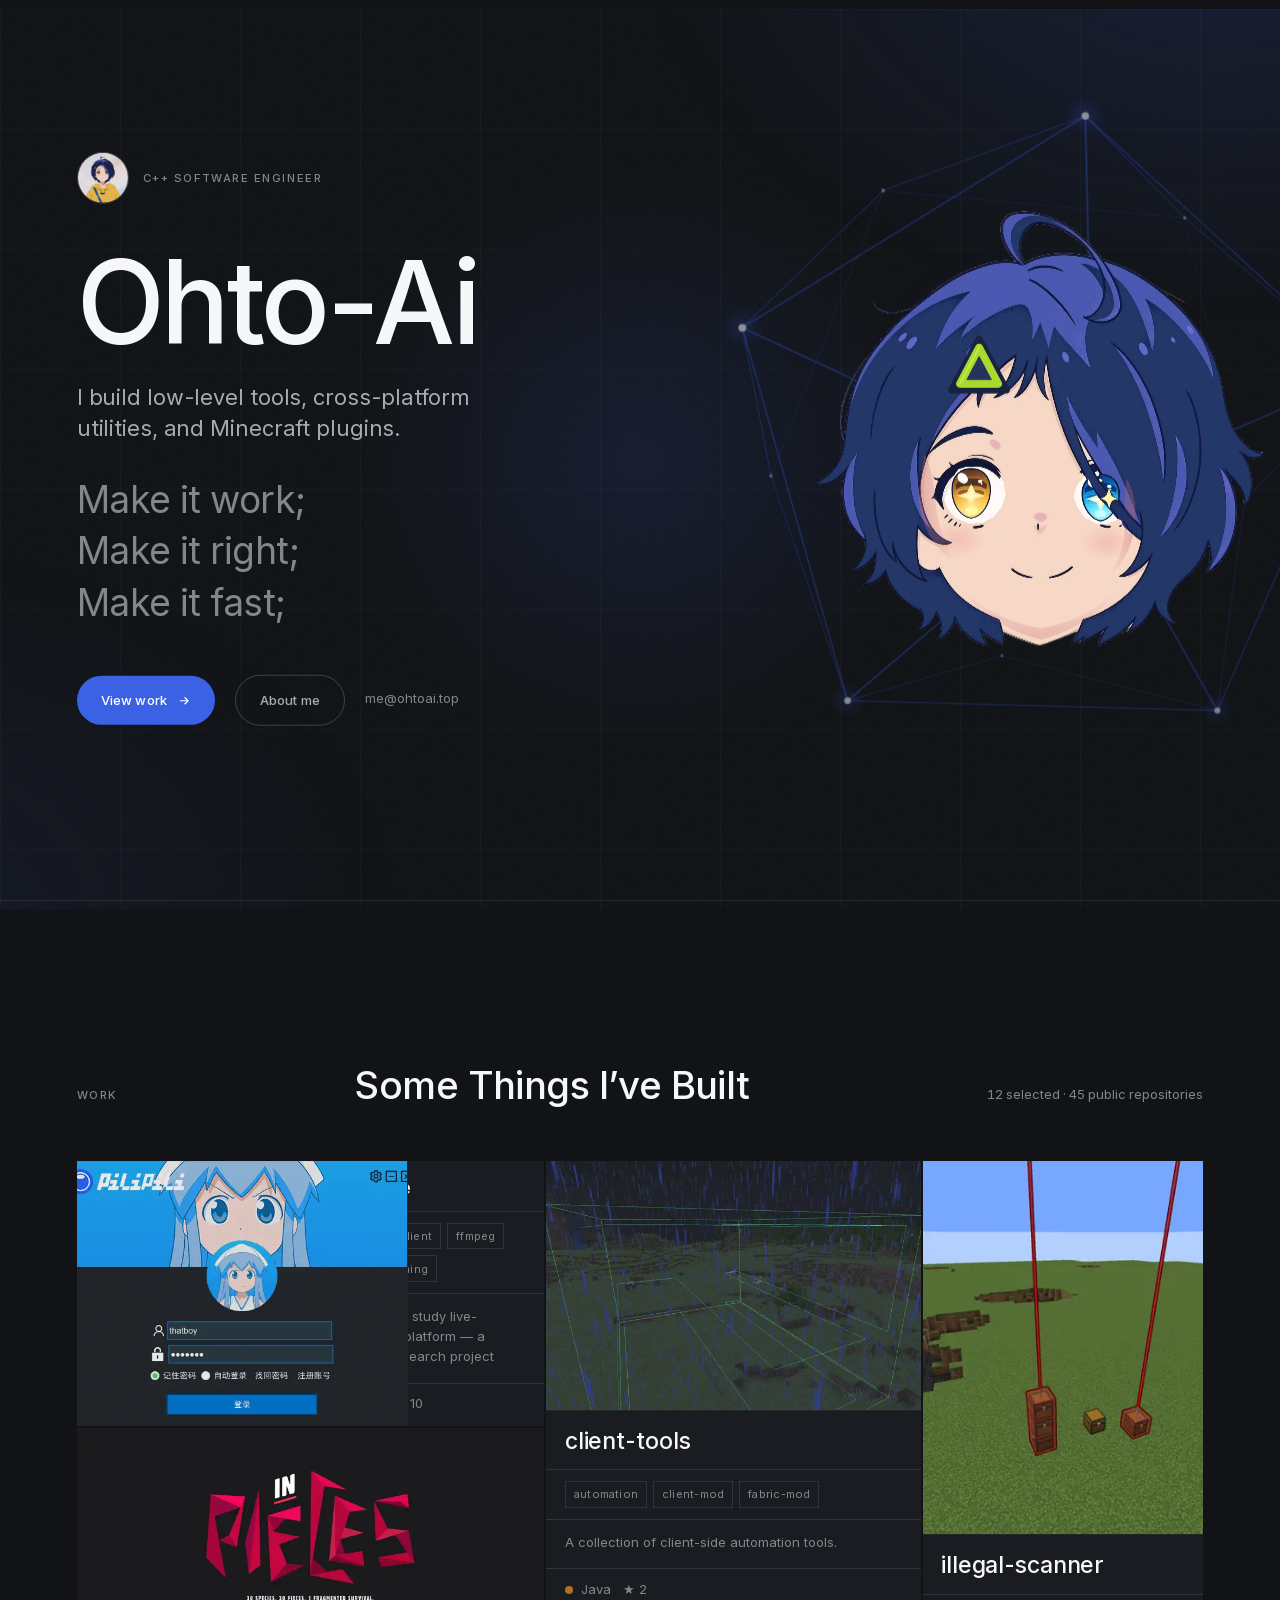
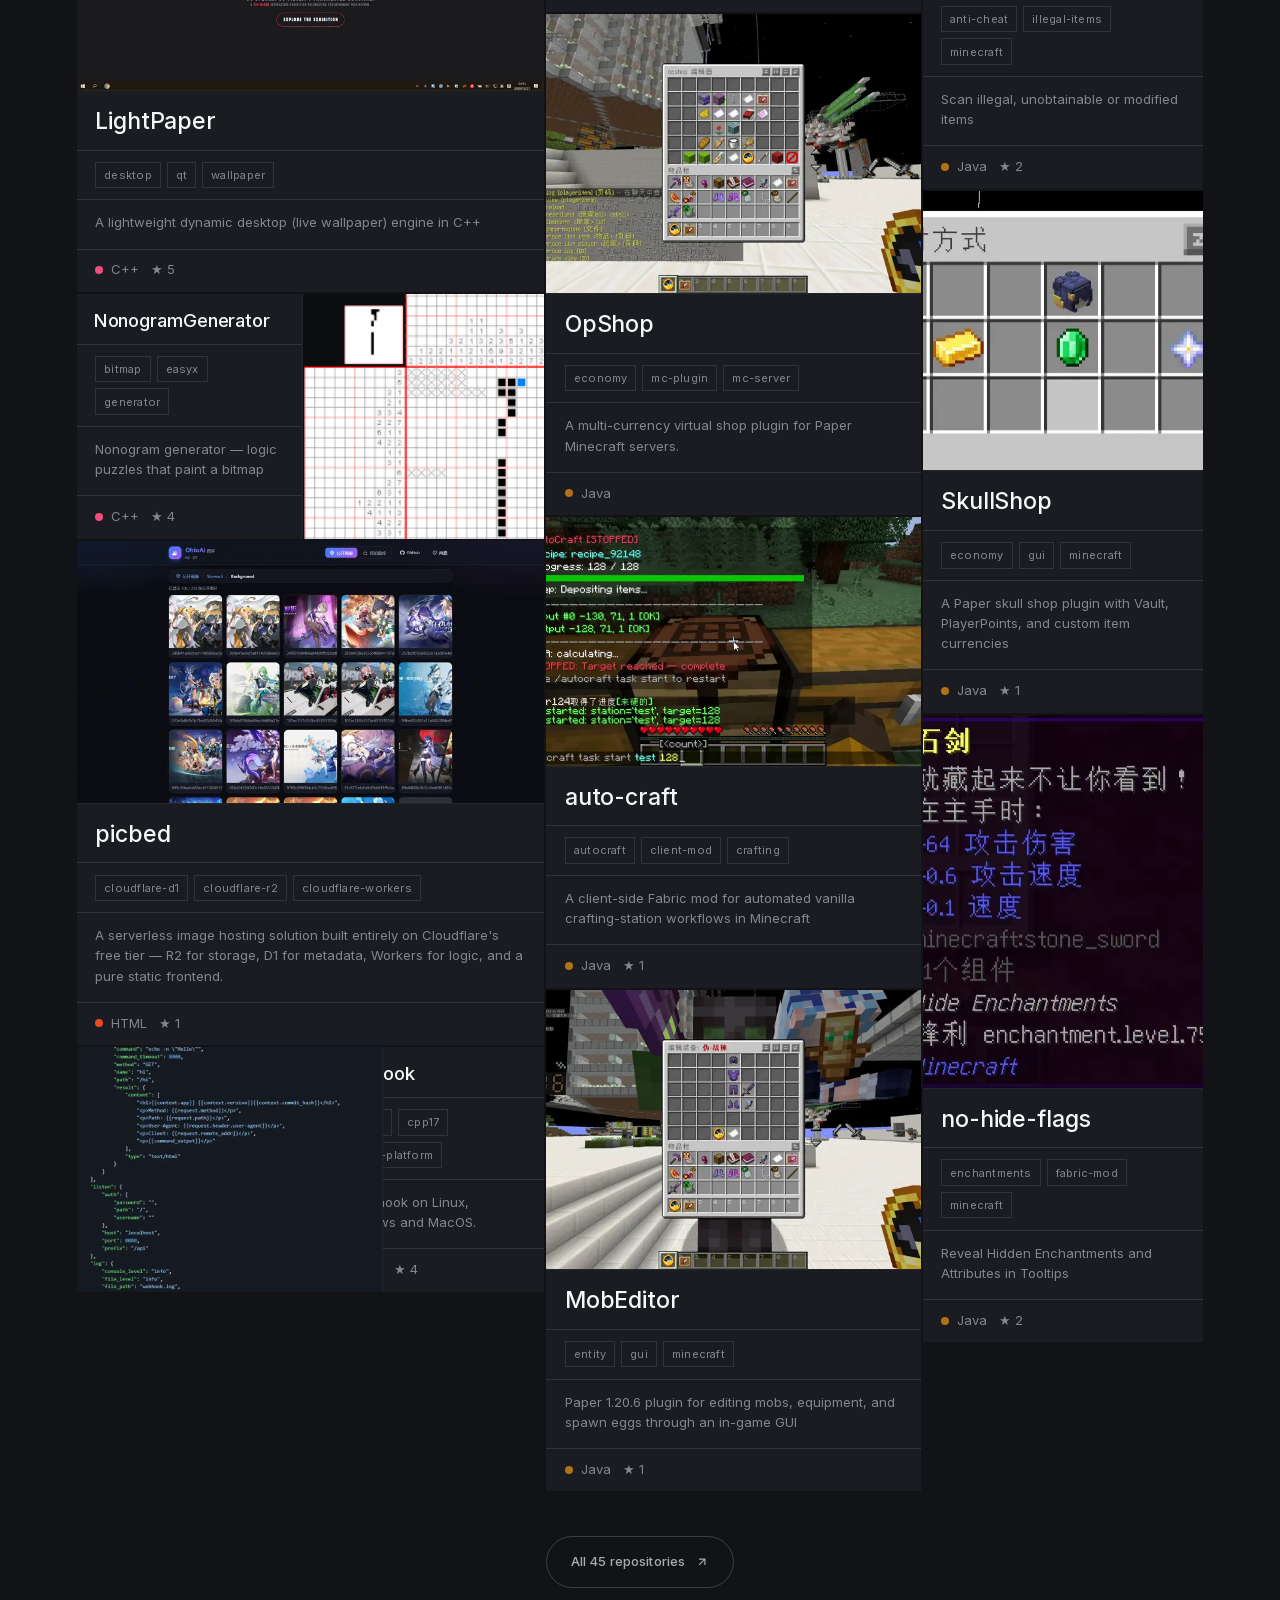
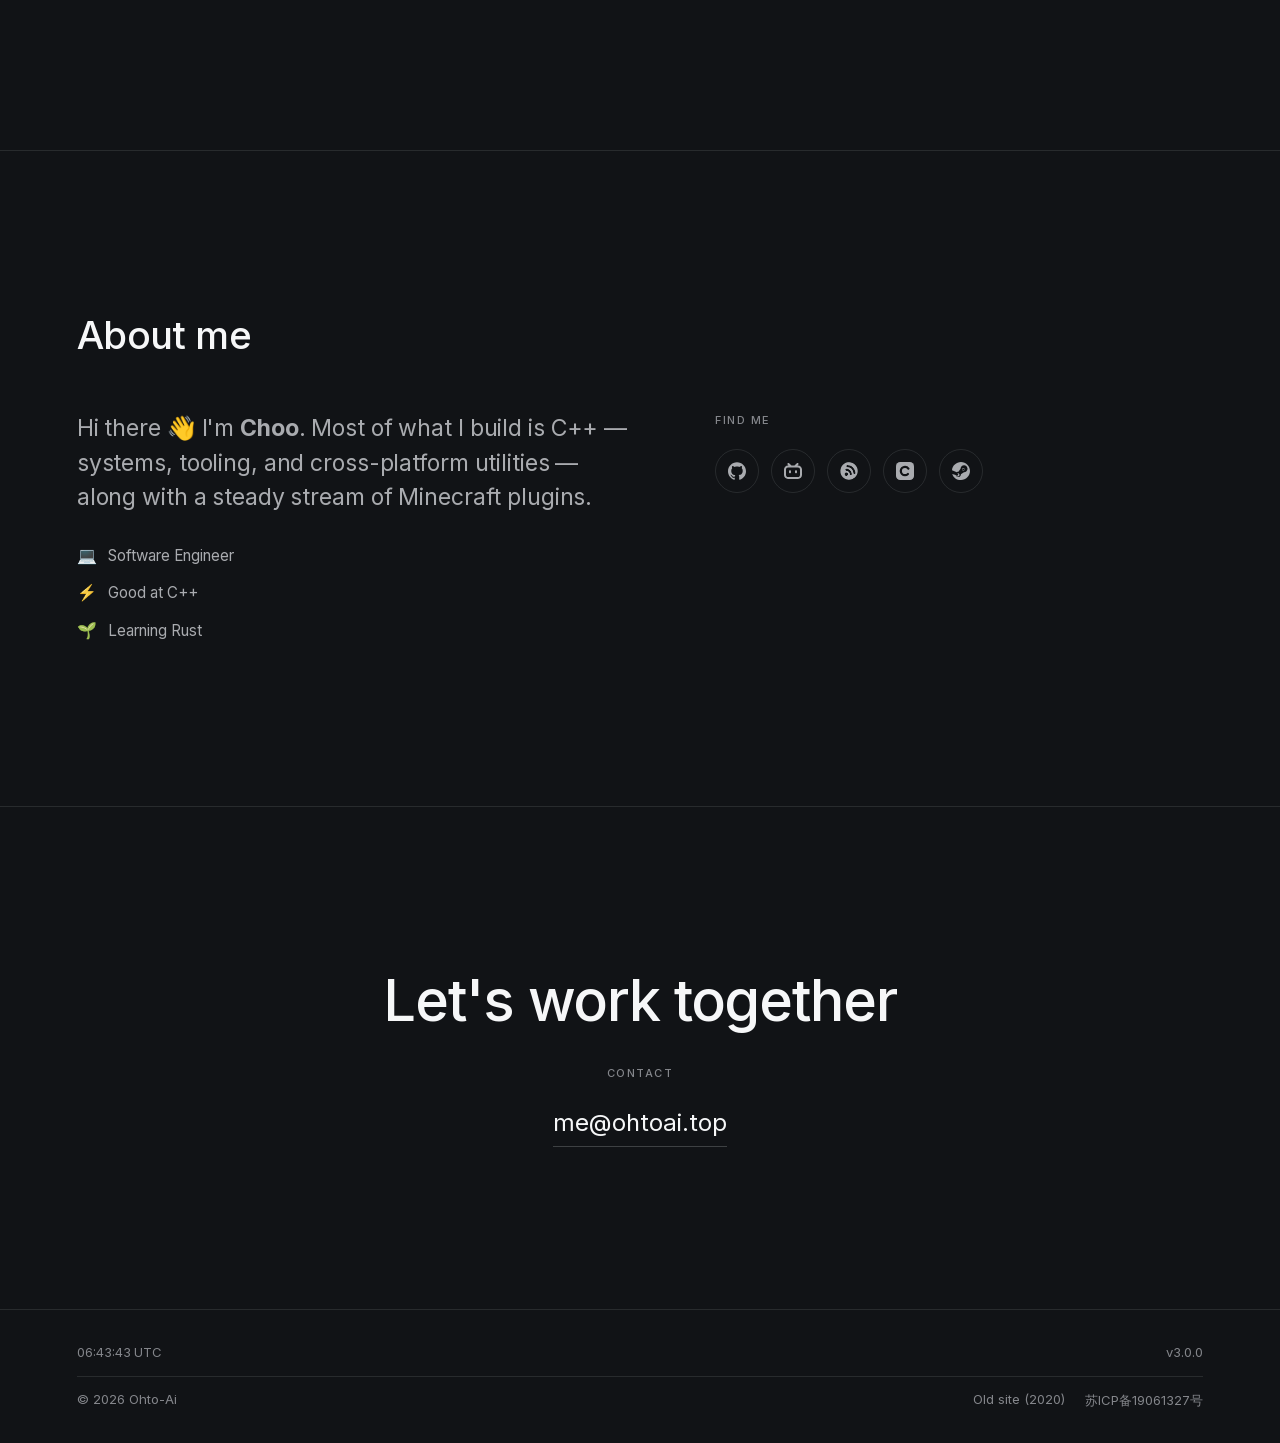
==== commit 7cc58e36: "feat: Link 发现头（api-catalog/service-desc/service-doc/describedby）+ site.jsonld" ====
--- a/index.html
+++ b/index.html
@@ -110,6 +110,10 @@
          静态源站做不了 Accept 头协商，Agent 可经此发现 /index.md；
          边缘层的完整协商见 cloudflare-worker/。 -->
     <link rel="alternate" type="text/markdown" href="/index.md" />
+    <!-- 机器可读资源：API 目录（RFC 9727）与站点描述（schema.org JSON-LD）。
+         对应的 Link 响应头由边缘 Worker 注入，见 cloudflare-worker/。 -->
+    <link rel="api-catalog" href="/.well-known/api-catalog" />
+    <link rel="describedby" type="application/ld+json" href="/doc/site.jsonld" />
 
     <!-- ======================================================================
          内联兜底
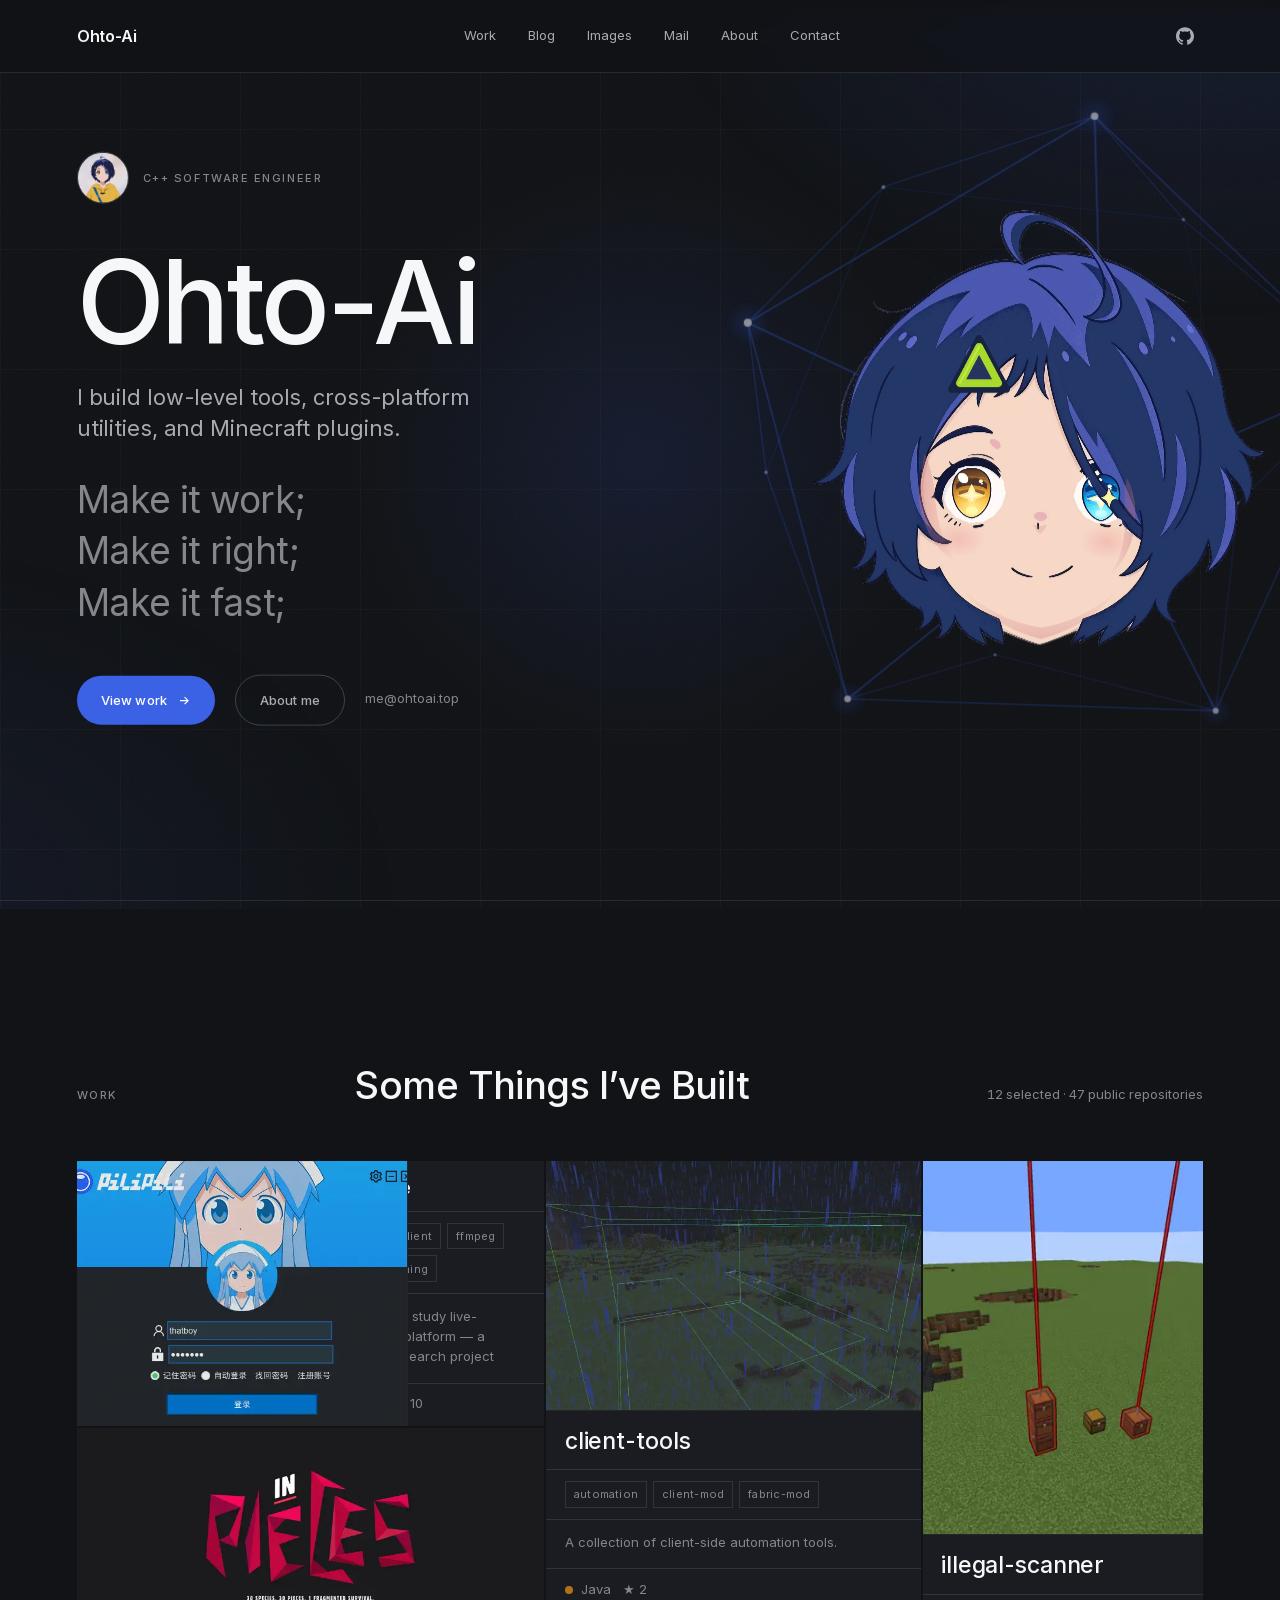
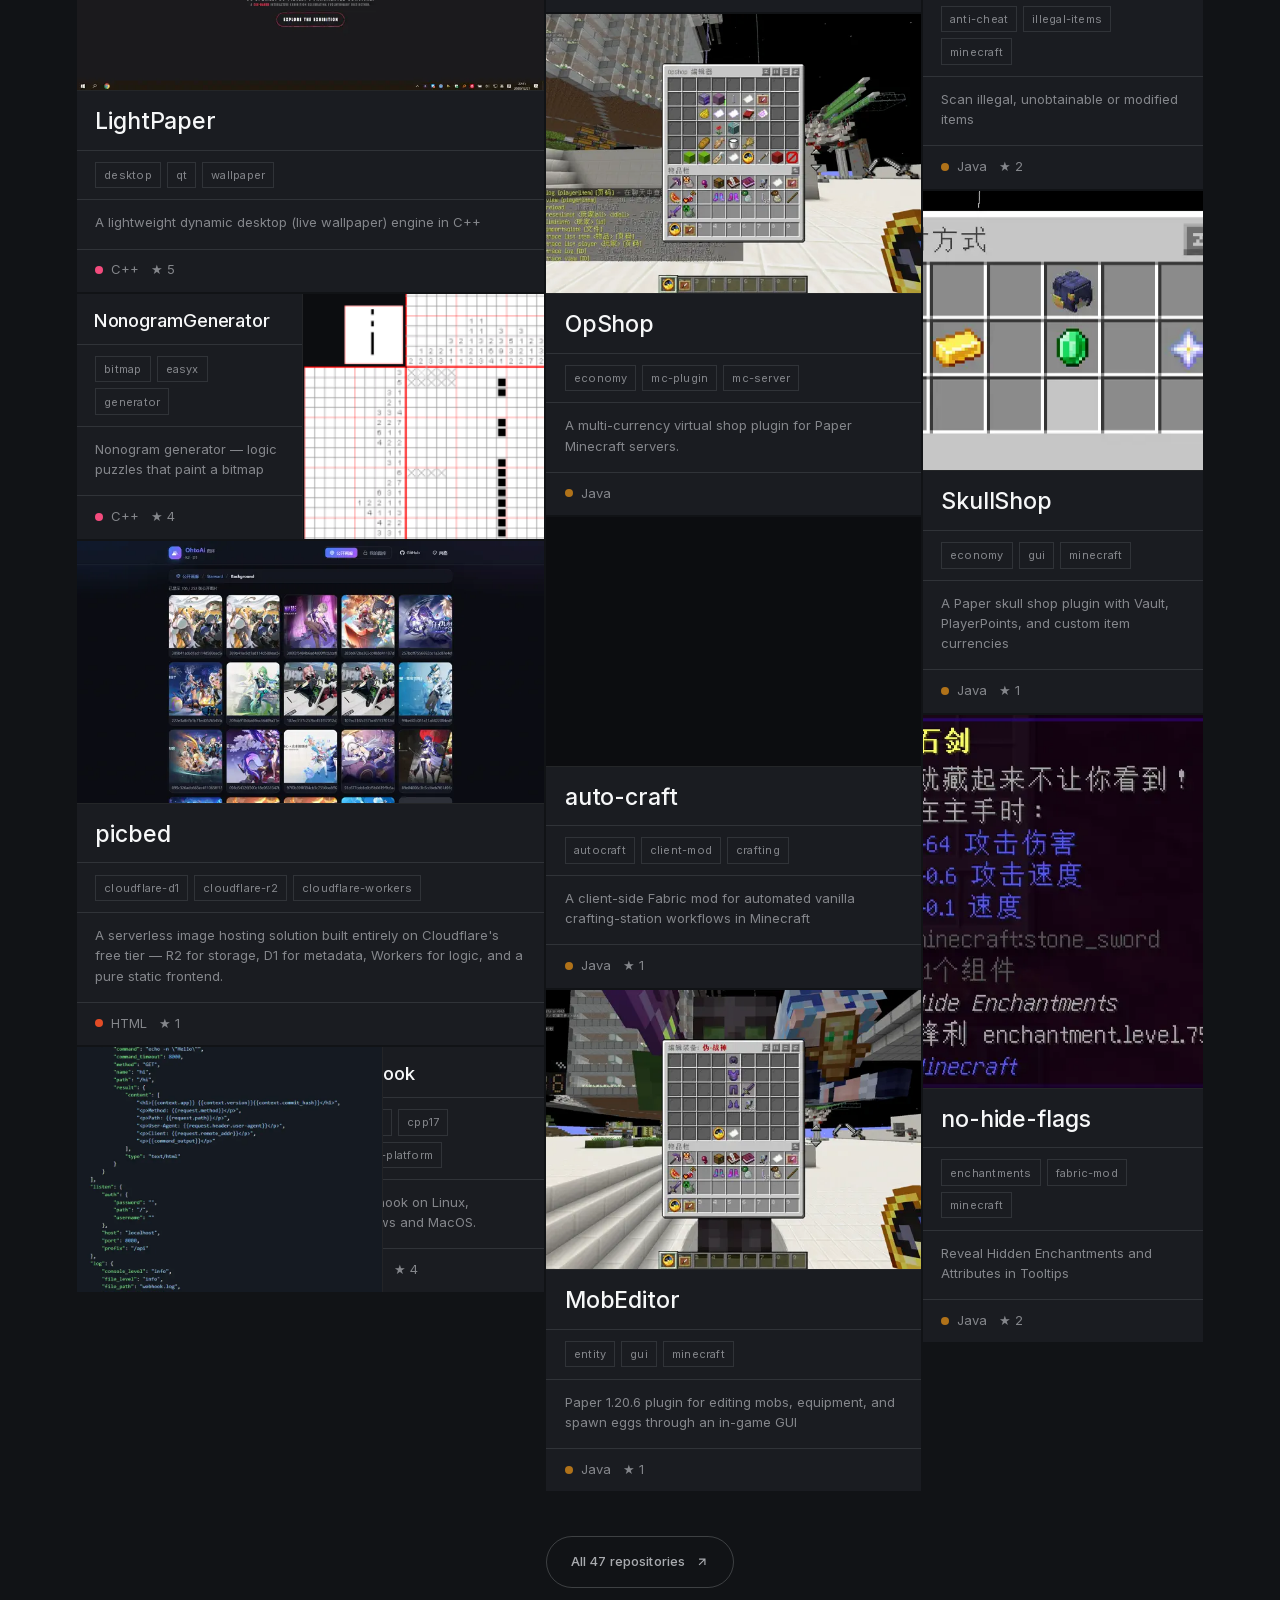
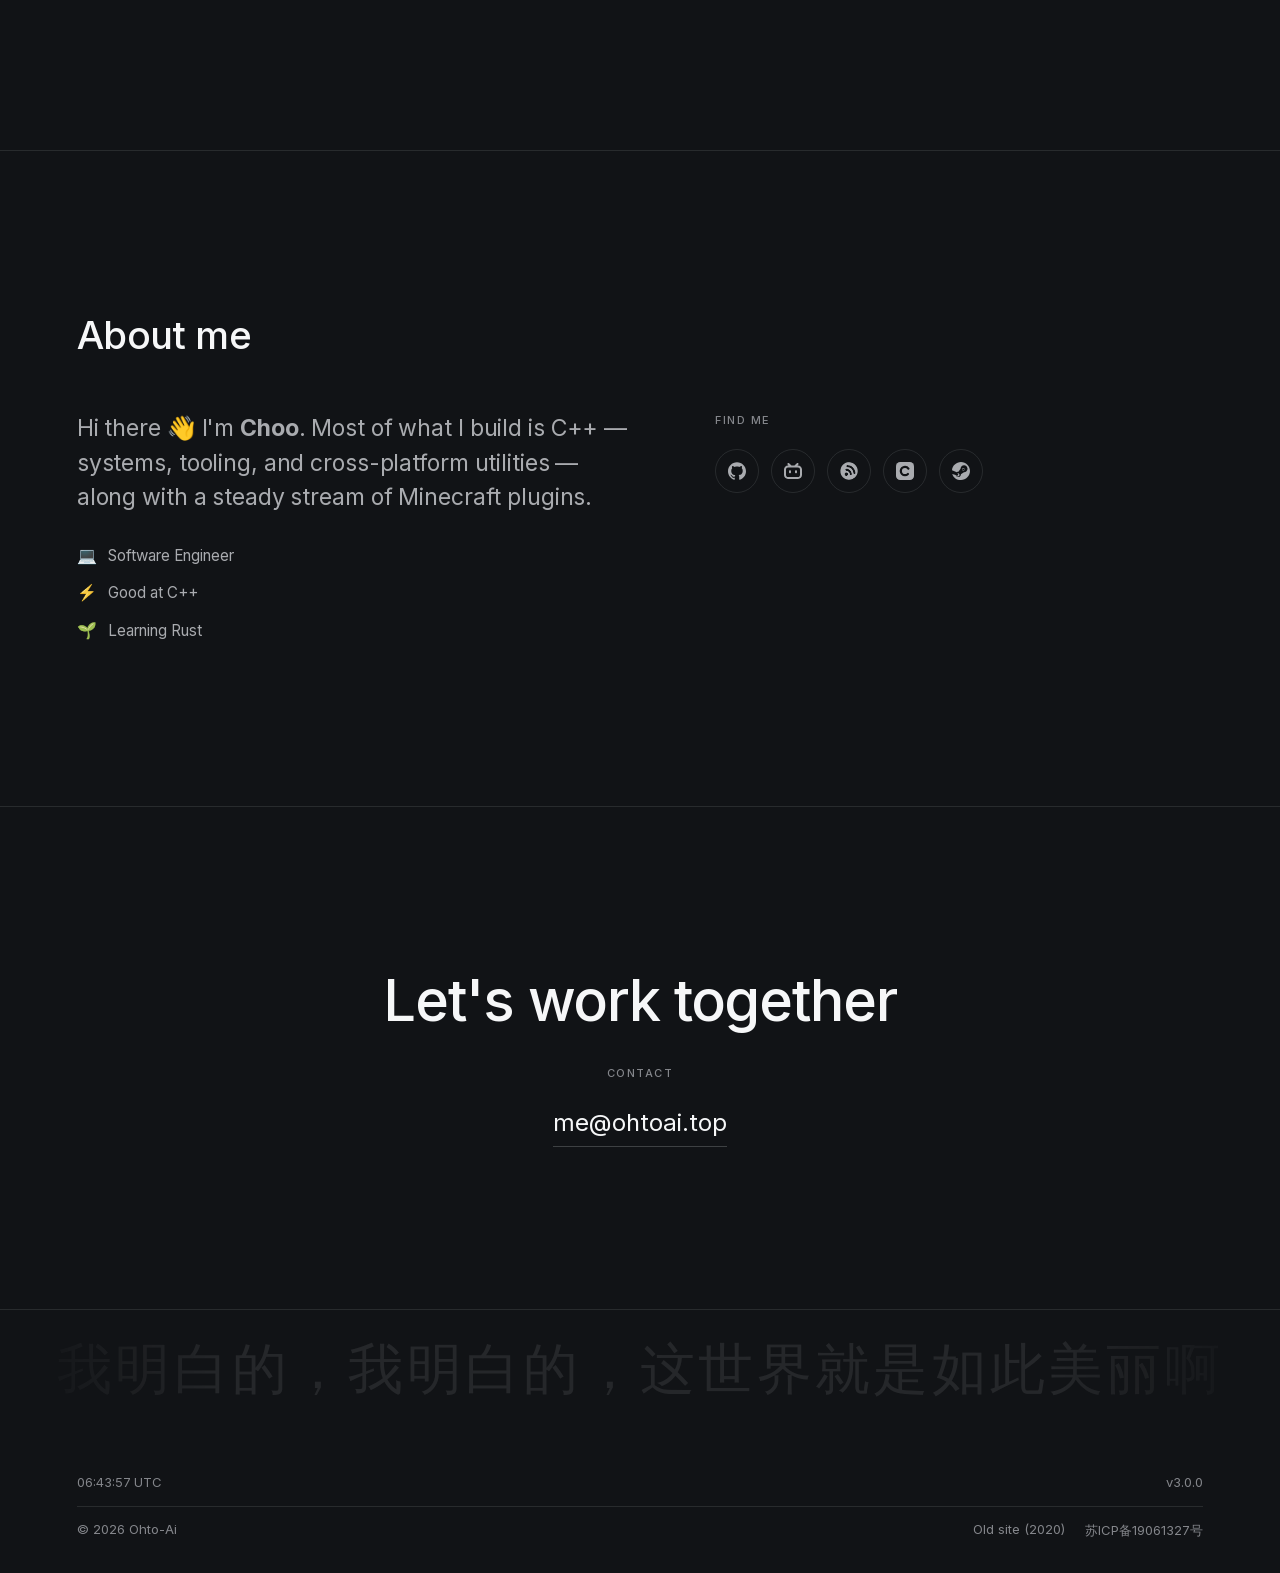
==== commit 79c8c09f: "feat: 页脚新增结尾台词水印（大户爱·终章）" ====
--- a/index.html
+++ b/index.html
@@ -495,6 +495,8 @@
     </main>
 
     <footer class="site-footer">
+        <!-- 大户爱在《奇蛋物语》终章的台词。装饰性的背景水印，读屏略过 -->
+        <p class="site-footer__quote" lang="zh-Hans" aria-hidden="true">我明白的，我明白的，这世界就是如此美丽啊</p>
         <div class="container">
             <div class="site-footer__row">
                 <span class="mono" id="footer-clock">--:--:--</span>
--- a/assets/css/layout.css
+++ b/assets/css/layout.css
@@ -719,9 +719,39 @@
     position: relative;
     z-index: var(--z-content);
     border-top: 1px solid var(--border);
-    padding-block: 2rem;
+    /* 上方留出台词带的空间，小字贴底 */
+    padding-block: clamp(7.5rem, 18vh, 12rem) 2rem;
     font-size: var(--fs-small);
     color: var(--text-muted);
+}
+
+/* 结尾台词：《奇蛋物语》终章，大户爱。
+   独占页脚上方的台词带 —— 大、浅、两侧渐隐，装饰不参与读屏与交互。 */
+.site-footer__quote {
+    position: absolute;
+    left: 0;
+    right: 0;
+    top: clamp(1.25rem, 3vh, 2.25rem);
+    margin: 0;
+    text-align: center;
+    white-space: nowrap;
+    line-height: 1.15;
+    /* 20 个全角字符：4.3vw 时约 84vw 宽，宽屏留出渐隐边距、窄屏不换行 */
+    font-size: clamp(1rem, 4.3vw, 4.6rem);
+    font-weight: 400;
+    letter-spacing: 0.06em;
+    color: oklch(97.5% 0.002 var(--base-hue) / 0.09);
+    -webkit-mask-image: linear-gradient(to right,
+            transparent, #000 18%, #000 82%, transparent);
+    mask-image: linear-gradient(to right,
+            transparent, #000 18%, #000 82%, transparent);
+    pointer-events: none;
+    user-select: none;
+}
+
+/* 页脚文字压在水印之上 */
+.site-footer .container {
+    position: relative;
 }
 
 .site-footer__row {
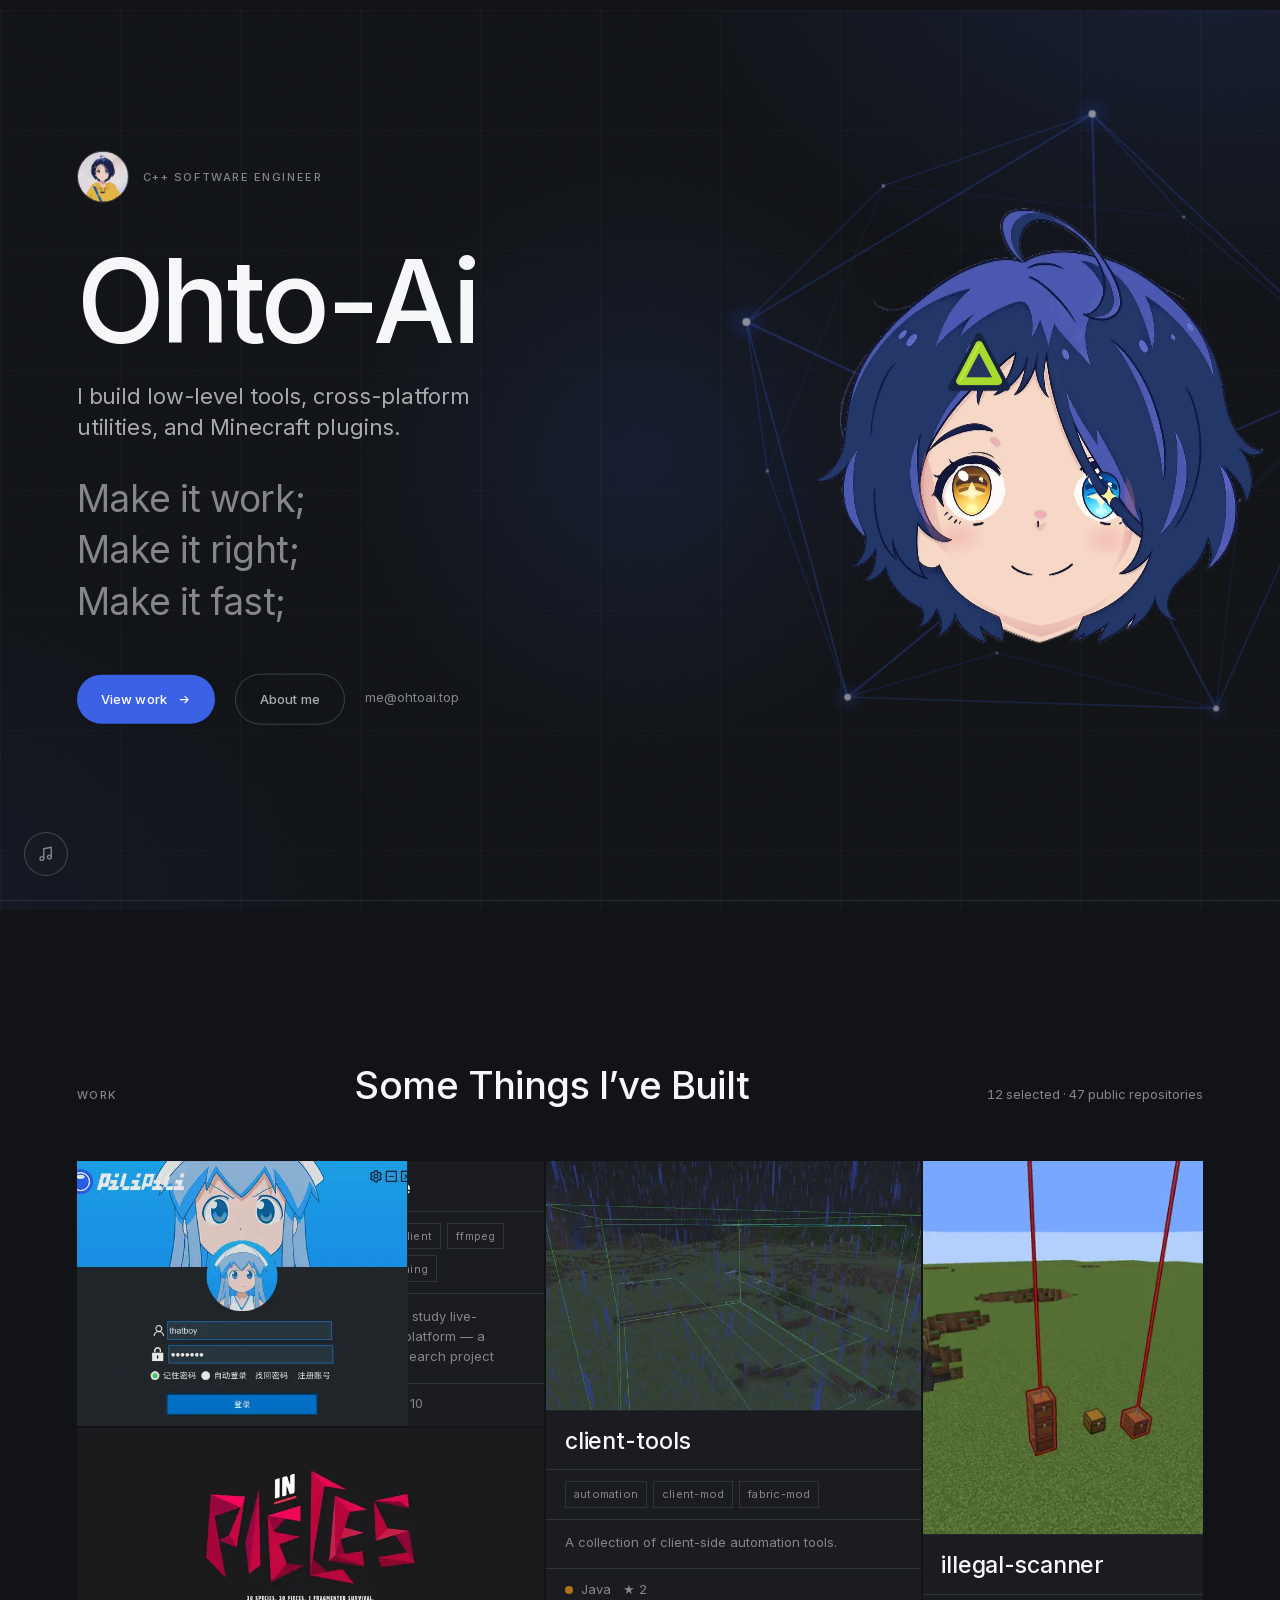
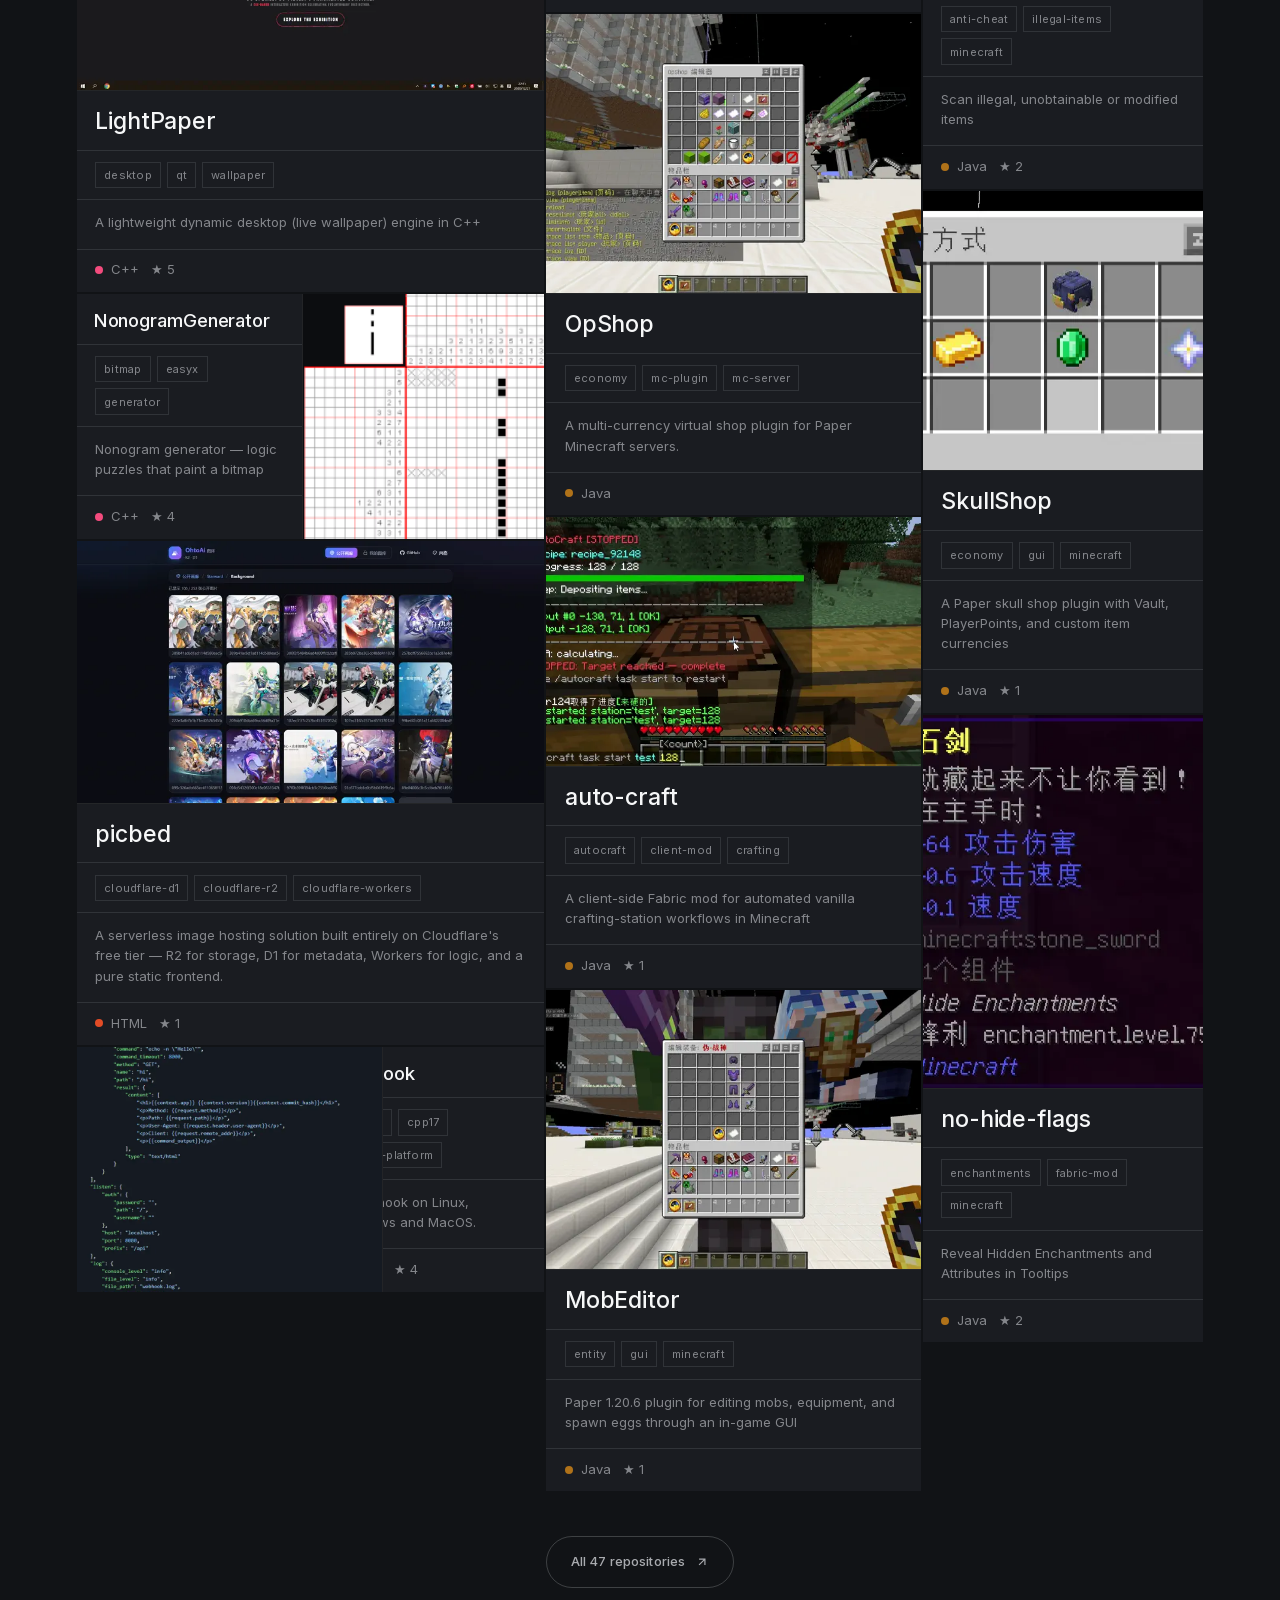
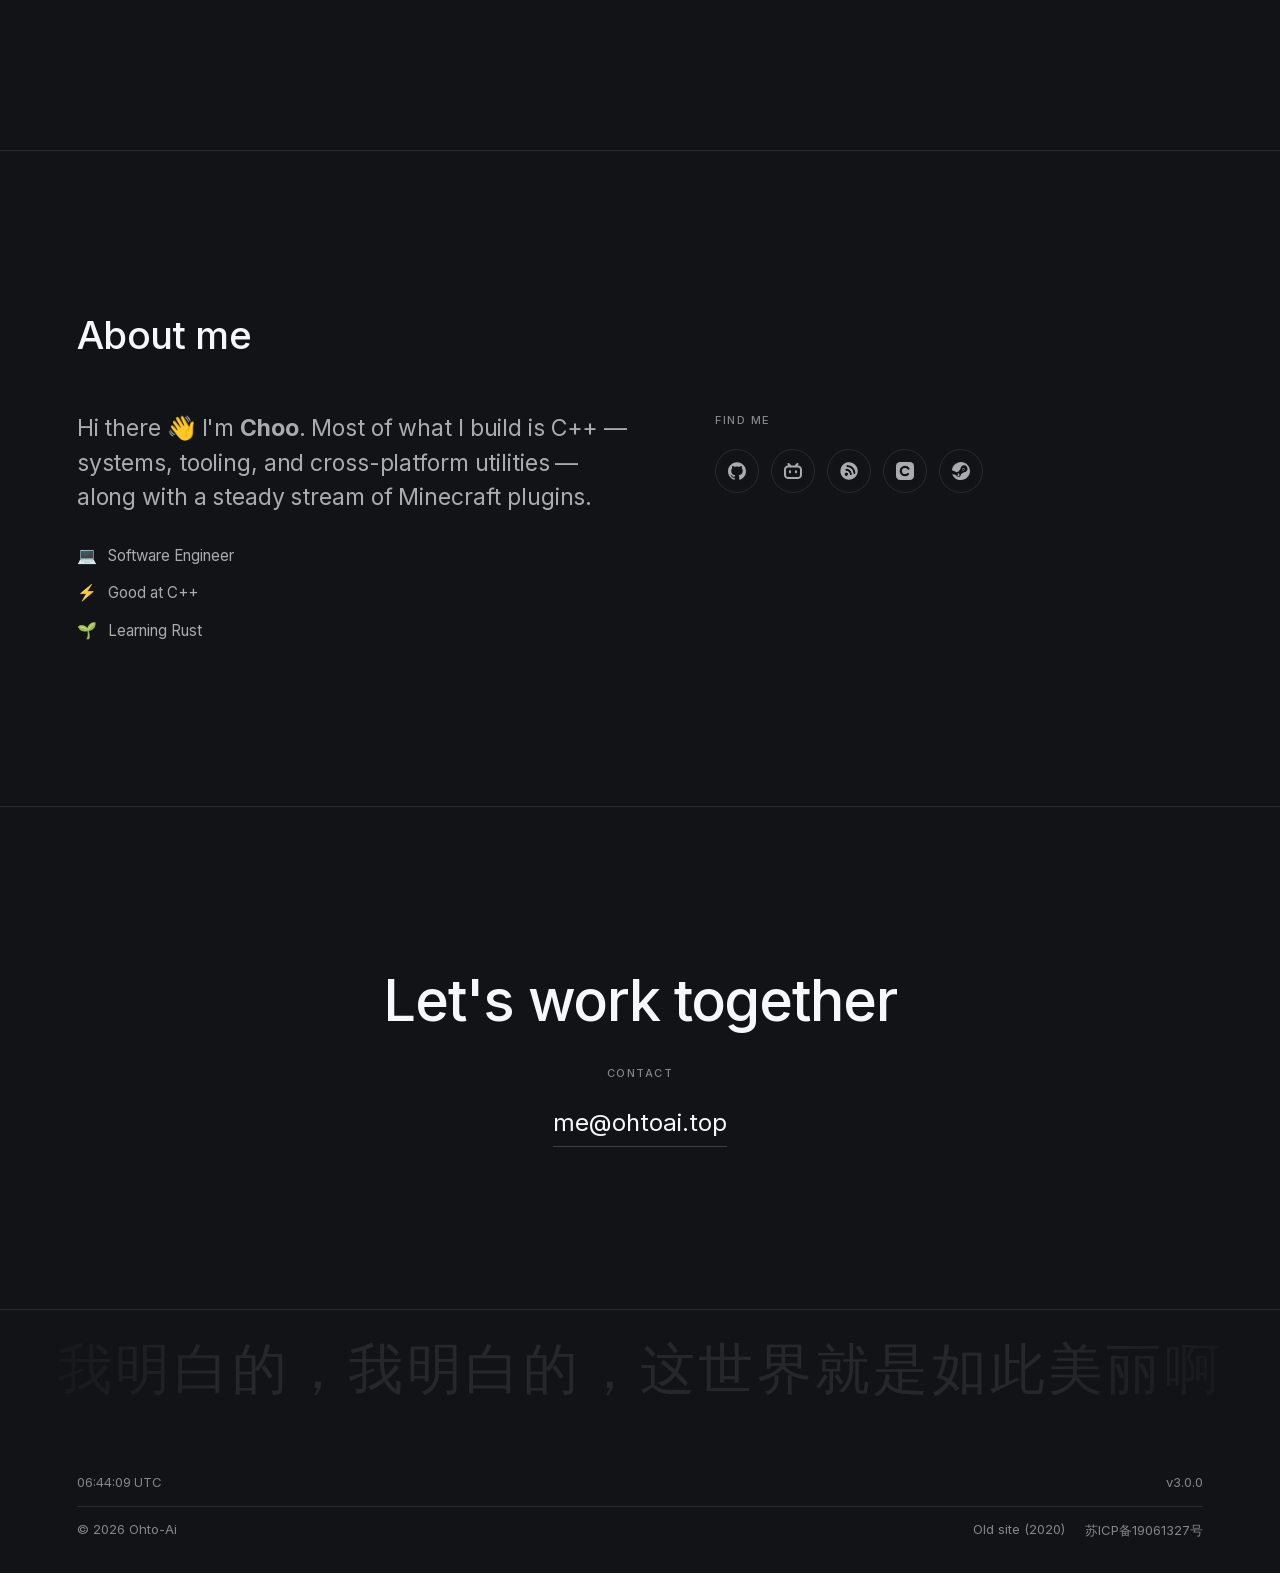
==== commit e881e587: "feat: 首页背景音乐（整曲 Opus 616KB 压缩）+ 左下角开关与右键控制面板" ====
--- a/index.html
+++ b/index.html
@@ -513,6 +513,49 @@
         </div>
     </footer>
 
+    <!-- 背景音乐：HOYO-MiX《风息的离别诗》整曲（175s，Opus mono 24k ≈ 616KB，
+         AAC 40k 兜底 Safari）。浏览器禁止有声自动播放，默认关闭，点左下角
+         开关开启；上次开着走的话本次首次交互自动续上。曲子开头极轻、结尾
+         自然淡出，整曲循环的接缝无需额外处理。 -->
+    <div class="bgm" id="bgm">
+        <audio id="bgm-audio" loop preload="none">
+            <source src="assets/music/zeitlind-full.webm" type="audio/webm; codecs=opus" />
+            <source src="assets/music/zeitlind-full.m4a" type="audio/mp4" />
+        </audio>
+        <button class="bgm__toggle" id="bgm-toggle" type="button" aria-pressed="false"
+            aria-label="Play background music" title="Background music">
+            <svg class="bgm__icon" width="18" height="18" viewBox="0 0 24 24" fill="none"
+                stroke="currentColor" stroke-width="1.8" stroke-linecap="round"
+                stroke-linejoin="round" aria-hidden="true">
+                <path d="M9 18V5l10-2v13" />
+                <circle cx="6.5" cy="18" r="2.5" />
+                <circle cx="16.5" cy="16" r="2.5" />
+            </svg>
+        </button>
+        <!-- 右键开关展开的小控制面板：播放/暂停 + 音量（bgm.js 定位与开关） -->
+        <div class="bgm__panel" id="bgm-panel" role="group" aria-label="Background music controls"
+            hidden>
+            <button class="bgm__play" id="bgm-play" type="button" aria-pressed="false"
+                aria-label="Play">
+                <svg class="bgm__play-icon" width="15" height="15" viewBox="0 0 24 24"
+                    aria-hidden="true">
+                    <path class="bgm__icon-play" d="M8 5v14l11-7z" fill="currentColor" />
+                    <path class="bgm__icon-pause" d="M7 5h3.5v14H7zM13.5 5H17v14h-3.5z"
+                        fill="currentColor" />
+                </svg>
+            </button>
+            <label class="bgm__vol">
+                <svg width="14" height="14" viewBox="0 0 24 24" fill="none" stroke="currentColor"
+                    stroke-width="1.8" stroke-linecap="round" stroke-linejoin="round" aria-hidden="true">
+                    <path d="M11 5 6 9H3v6h3l5 4V5z" />
+                    <path d="M15.5 8.5a5 5 0 0 1 0 7" />
+                </svg>
+                <input type="range" id="bgm-volume" min="0" max="100" value="45" aria-label="Volume" />
+                <span class="bgm__vol-label mono" id="bgm-volume-label">45%</span>
+            </label>
+        </div>
+    </div>
+
     <script src="assets/js/repos.data.js"></script>
     <script src="assets/js/vendor/gsap.min.js"></script>
     <script src="assets/js/vendor/ScrollTrigger.min.js"></script>
@@ -523,6 +566,7 @@
     <script src="assets/js/work.js"></script>
     <script src="assets/js/avatar.js"></script>
     <script src="assets/js/site.js"></script>
+    <script src="assets/js/bgm.js"></script>
     <script src="assets/js/log-website.js"></script>
 </body>
 
--- a/assets/css/components.css
+++ b/assets/css/components.css
@@ -686,3 +686,176 @@
         display: none;
     }
 }
+
+/* --------------------------------------------------------------------------
+   背景音乐开关（bgm.js）
+   左下角圆形按钮；无 JS 时整体隐藏，播放时音符缓转。
+   -------------------------------------------------------------------------- */
+html:not(.js) .bgm {
+    display: none;
+}
+
+.bgm__toggle {
+    position: fixed;
+    left: clamp(0.9rem, 2vw, 1.5rem);
+    bottom: clamp(0.9rem, 2vw, 1.5rem);
+    z-index: 90; /* 导航(100)之下，内容之上 */
+    display: grid;
+    place-items: center;
+    width: 44px;
+    height: 44px;
+    border-radius: var(--radius-full);
+    border: 1px solid var(--border-strong);
+    background: oklch(22.5% 0.01 var(--base-hue) / 0.72);
+    -webkit-backdrop-filter: blur(8px);
+    backdrop-filter: blur(8px);
+    color: var(--text-muted);
+    cursor: pointer;
+    transition: var(--animation-fast);
+}
+
+.bgm__toggle:hover {
+    color: var(--text-primary);
+    border-color: var(--text-muted);
+    transform: translateY(-2px);
+}
+
+.bgm__toggle:focus-visible {
+    outline: 2px solid var(--focus-ring);
+    outline-offset: 2px;
+}
+
+.bgm__toggle.is-playing {
+    color: var(--accent-text, var(--accent));
+    border-color: oklch(64.6% 0.172 var(--base-hue) / 0.55);
+}
+
+.bgm__icon {
+    display: block;
+}
+
+.bgm__toggle.is-playing .bgm__icon {
+    animation: bgm-spin 5s linear infinite;
+}
+
+@keyframes bgm-spin {
+    to {
+        transform: rotate(360deg);
+    }
+}
+
+@media (prefers-reduced-motion: reduce) {
+    .bgm__toggle,
+    .bgm__toggle:hover {
+        transition: none;
+    }
+
+    .bgm__toggle.is-playing .bgm__icon {
+        animation: none;
+    }
+}
+
+/* 右键展开的控制面板：播放/暂停 + 音量。
+   [hidden] 控制开关，出现时从左下轻轻浮起。 */
+.bgm__panel {
+    position: fixed;
+    z-index: 90;
+    display: flex;
+    align-items: center;
+    gap: 0.9rem;
+    padding: 0.65rem 0.9rem;
+    border-radius: var(--radius-lg);
+    border: 1px solid var(--border-strong);
+    background: oklch(22.5% 0.01 var(--base-hue) / 0.85);
+    -webkit-backdrop-filter: blur(10px);
+    backdrop-filter: blur(10px);
+    box-shadow: 0 8px 28px oklch(10% 0.01 var(--base-hue) / 0.45);
+    animation: bgm-panel-in 0.22s var(--ease-out-expo);
+}
+
+.bgm__panel[hidden] {
+    display: none;
+}
+
+@keyframes bgm-panel-in {
+    from {
+        opacity: 0;
+        transform: translateY(6px);
+    }
+    to {
+        opacity: 1;
+        transform: translateY(0);
+    }
+}
+
+.bgm__play {
+    display: grid;
+    place-items: center;
+    width: 32px;
+    height: 32px;
+    padding: 0;
+    border-radius: var(--radius-full);
+    border: 1px solid var(--border-strong);
+    color: var(--text-secondary);
+    cursor: pointer;
+    transition: var(--animation-fast);
+}
+
+/* 播放/暂停图标按状态切换 */
+.bgm__play .bgm__icon-pause {
+    display: none;
+}
+
+.bgm__play[aria-pressed="true"] .bgm__icon-pause {
+    display: block;
+}
+
+.bgm__play[aria-pressed="true"] .bgm__icon-play {
+    display: none;
+}
+
+.bgm__play svg {
+    display: block;
+}
+
+.bgm__play:hover {
+    color: var(--text-primary);
+    border-color: var(--text-muted);
+}
+
+.bgm__play[aria-pressed="true"] {
+    background: var(--accent-fill);
+    border-color: transparent;
+    color: #fff;
+}
+
+.bgm__vol {
+    display: flex;
+    align-items: center;
+    gap: 0.55rem;
+    color: var(--text-muted);
+}
+
+.bgm__vol input[type="range"] {
+    width: 7.5rem;
+    accent-color: var(--accent-fill);
+    cursor: pointer;
+}
+
+.bgm__vol-label {
+    min-width: 2.6em;
+    text-align: right;
+    font-size: var(--fs-small);
+    color: var(--text-secondary);
+    font-variant-numeric: tabular-nums;
+}
+
+@media (prefers-reduced-motion: reduce) {
+    .bgm__panel {
+        animation: none;
+    }
+
+    .bgm__play {
+        transition: none;
+    }
+}
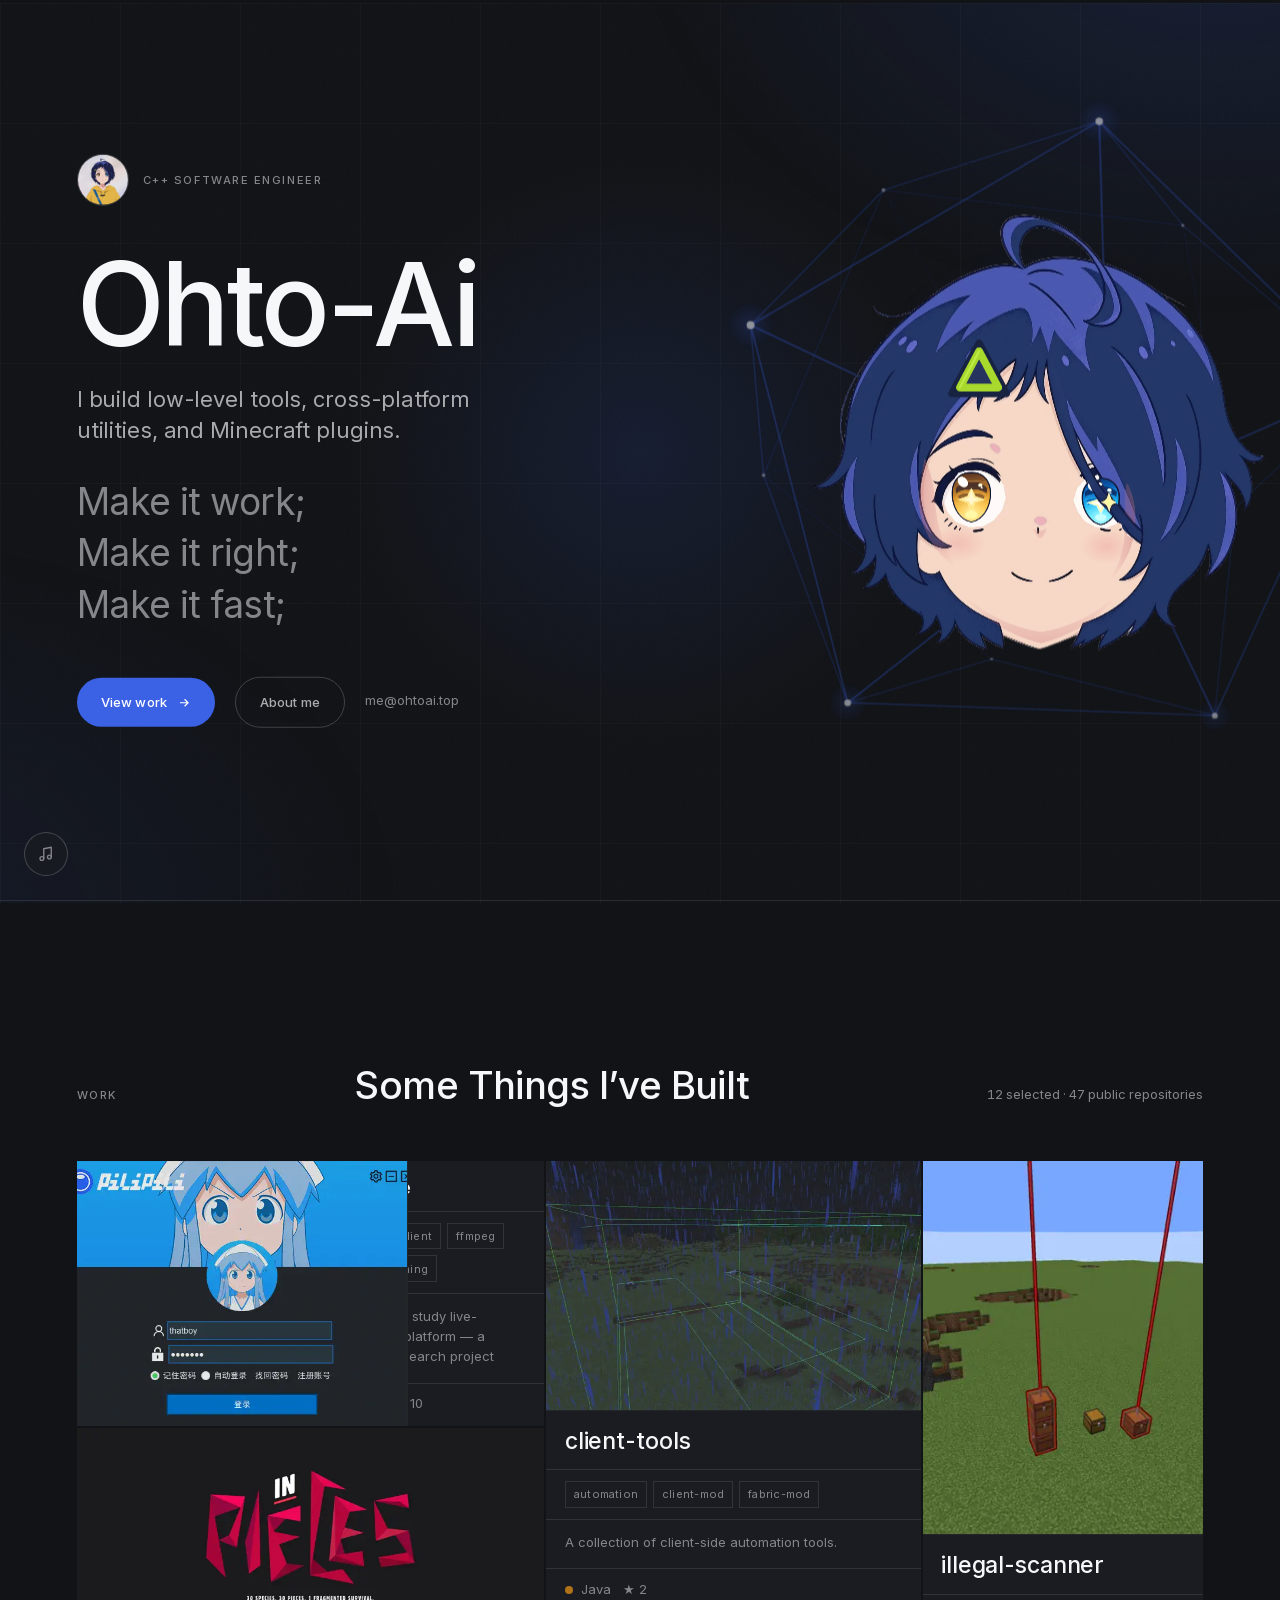
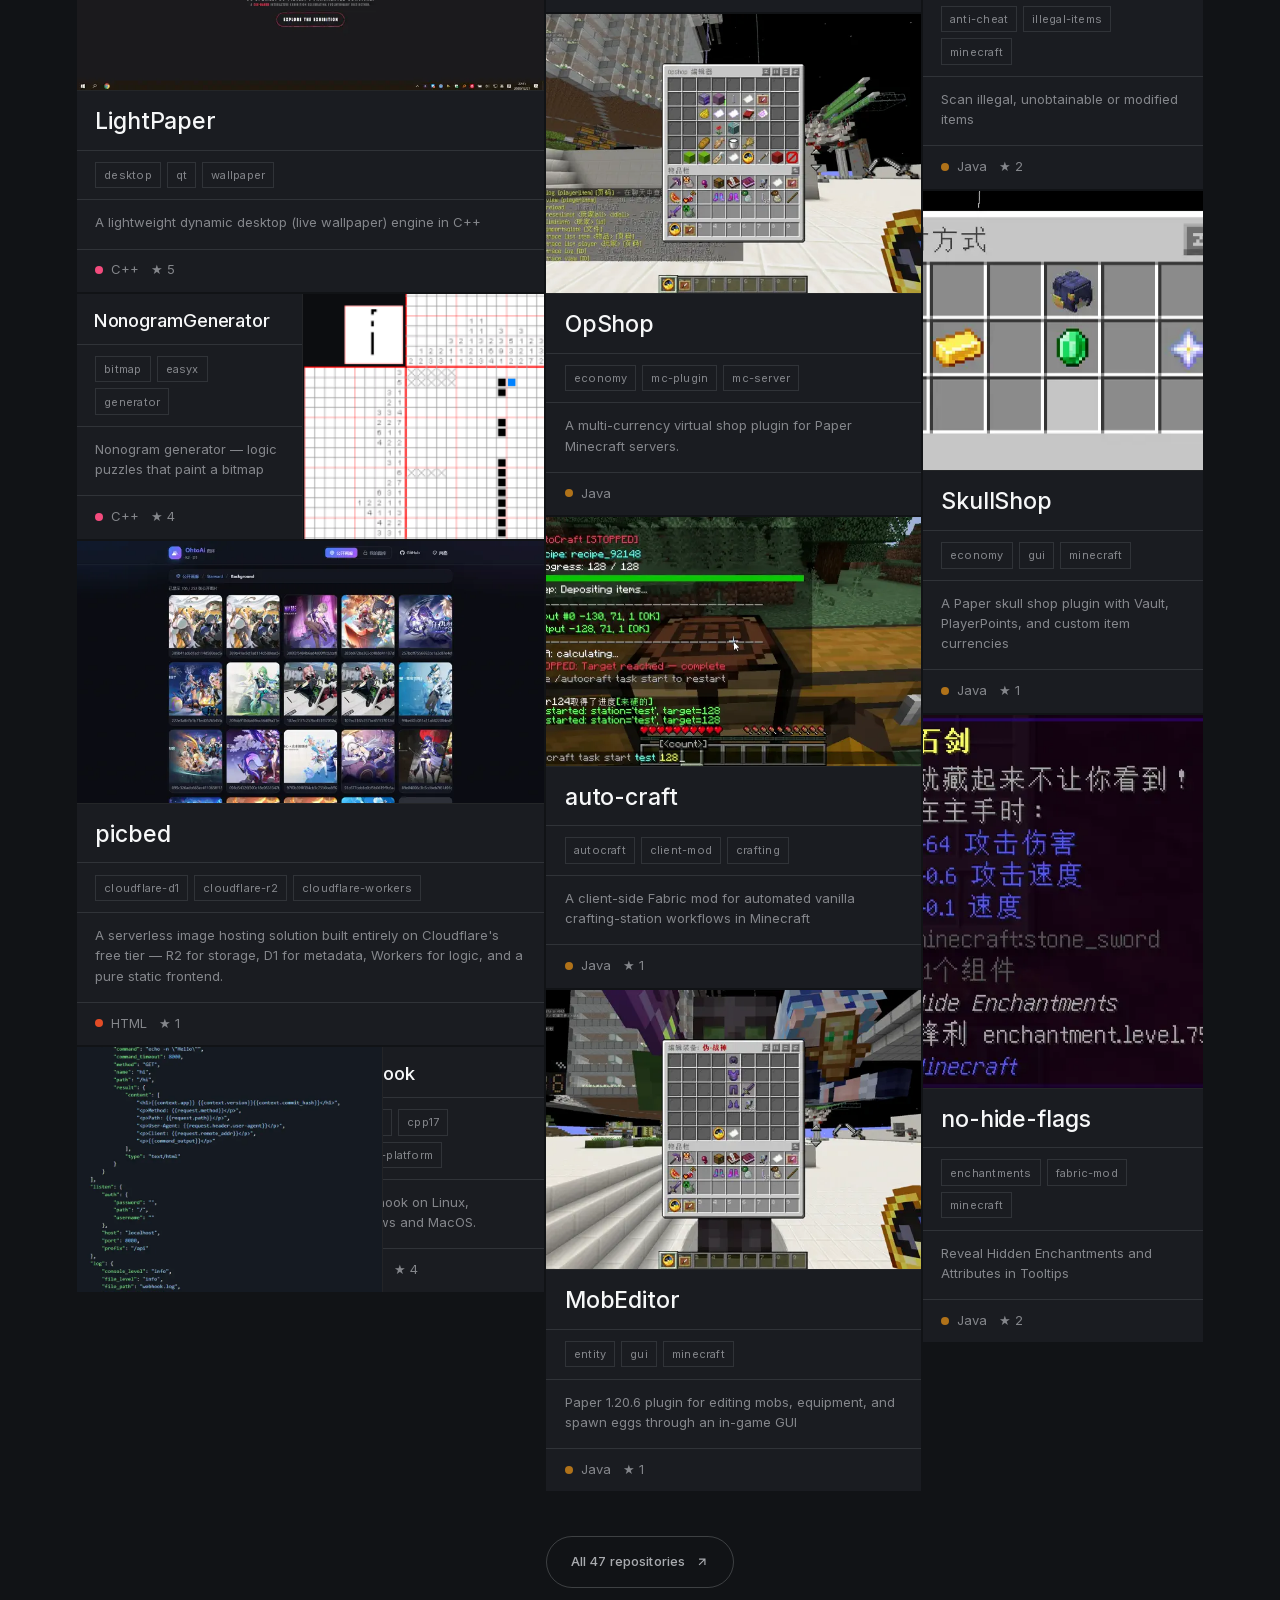
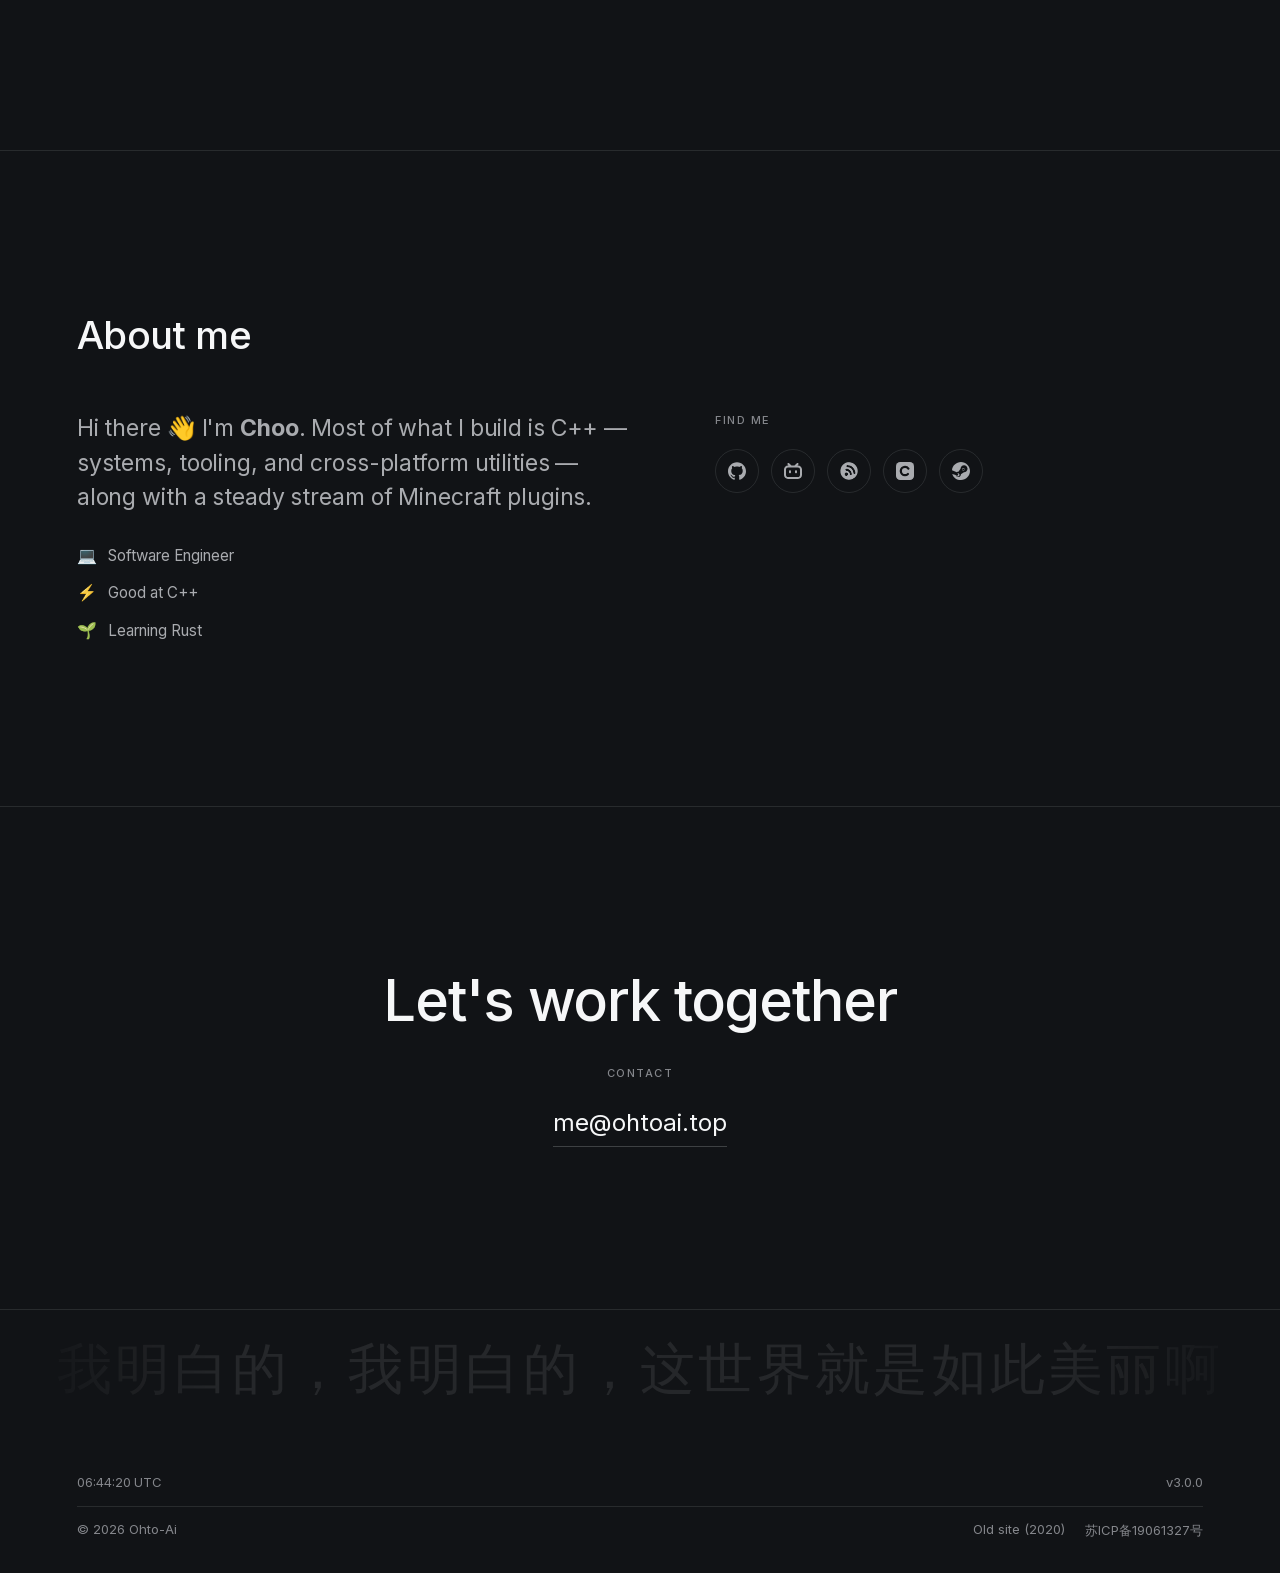
==== commit 429a0cfe: "fix: 头像本地即显、CDN 后台升级——根治镜像悬挂拖住 window.load 50s 的问题" ====
--- a/index.html
+++ b/index.html
@@ -270,11 +270,11 @@
 
                 <div class="hero__copy">
                     <div class="hero__chip reveal">
-                        <!-- 头像取自 me@ohtoai.top 的 Gravatar。静态 src 指向国内镜像 loli
-                             （v2ex 镜像 2026-10 起对图片请求挂 CF 挑战页，见 avatar.js）；
-                             镜像不可用时由 avatar.js 依次接力其他 CDN、GitHub 和本地文件。 -->
+                        <!-- 头像：本地文件即显（同源必成，硬刷新-proof），
+                             avatar.js 后台预载 Gravatar 高清镜像、成功才无缝升级。
+                             之前指向 CDN 的做法被实测拖出过 50s+ 的加载悬挂。 -->
                         <img class="hero__avatar" id="hero-avatar"
-                            src="https://gravatar.loli.net/avatar/6a04c274eb3d604821b4917304f0e7ae?s=320&amp;d=404"
+                            src="assets/img/avatar.png"
                             alt="Ohto-Ai" width="52" height="52" decoding="async"
                             referrerpolicy="no-referrer" />
                         <span class="eyebrow">C++ Software Engineer</span>
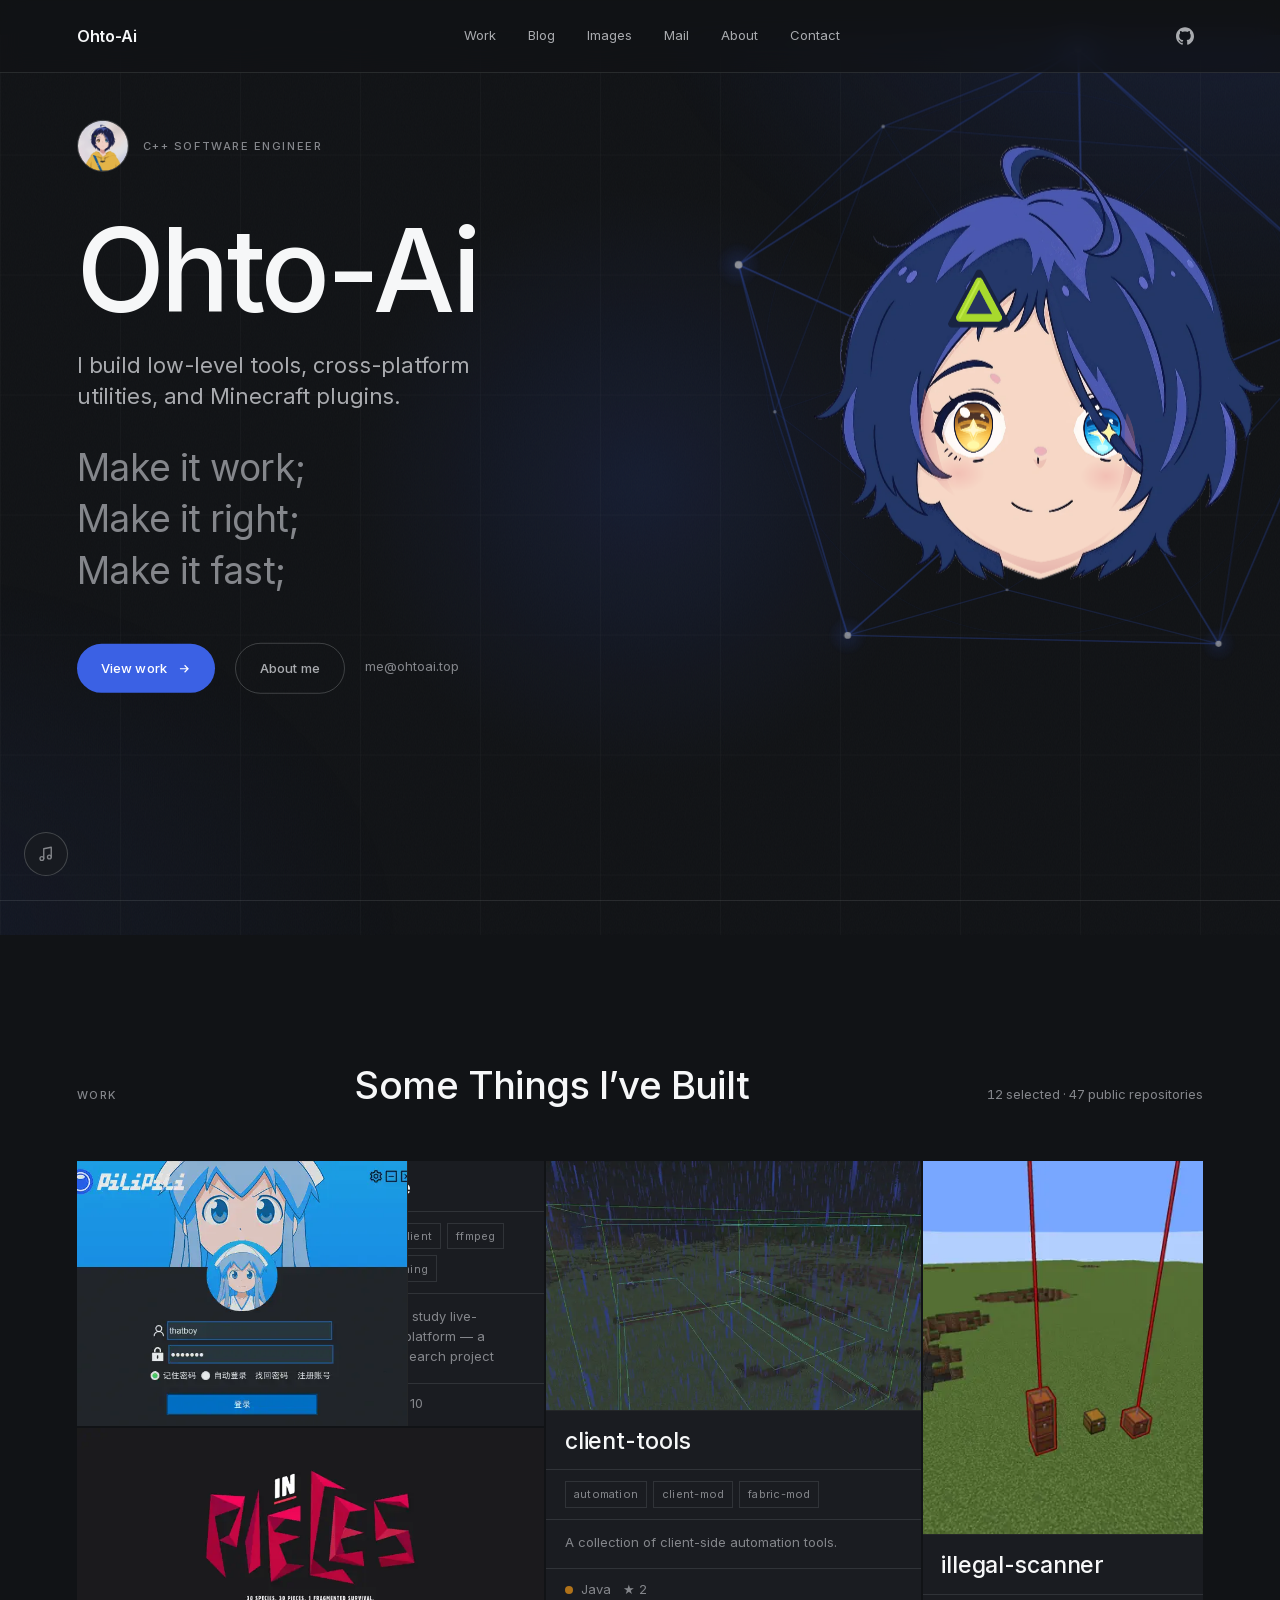
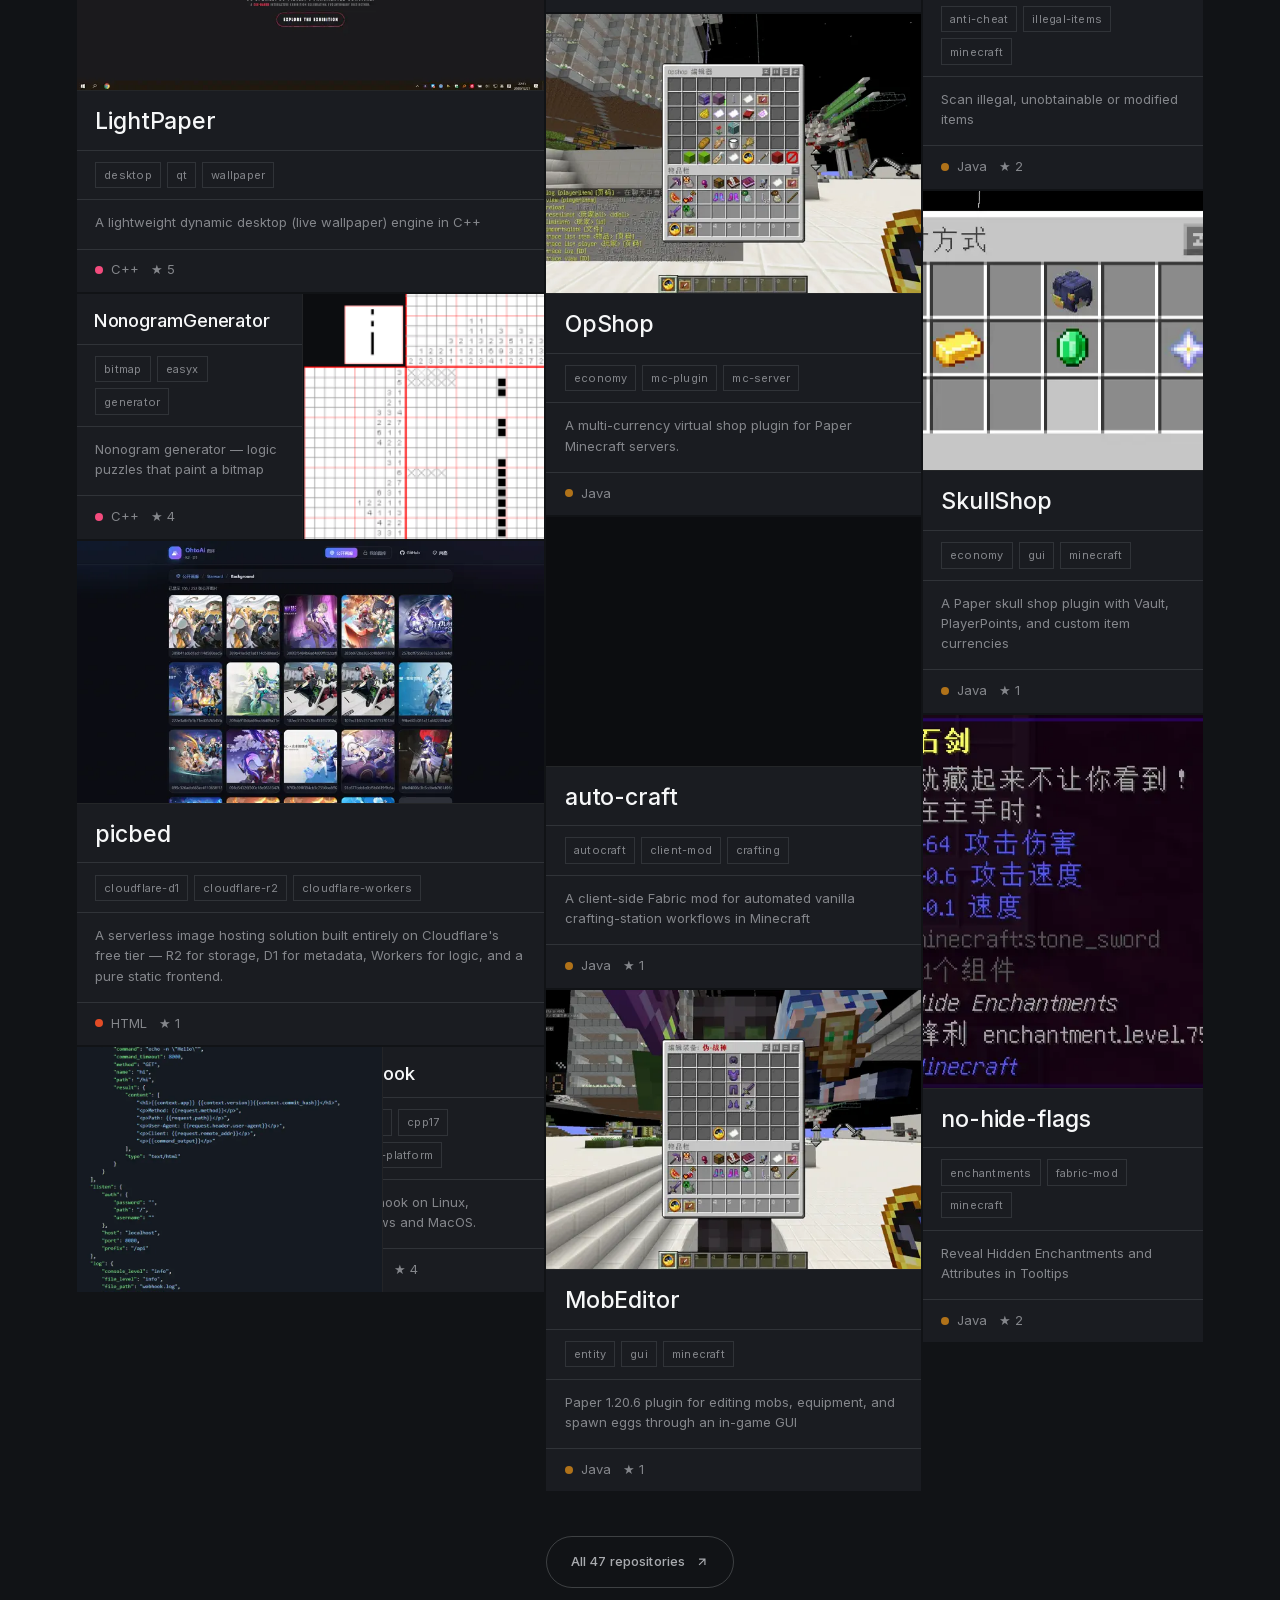
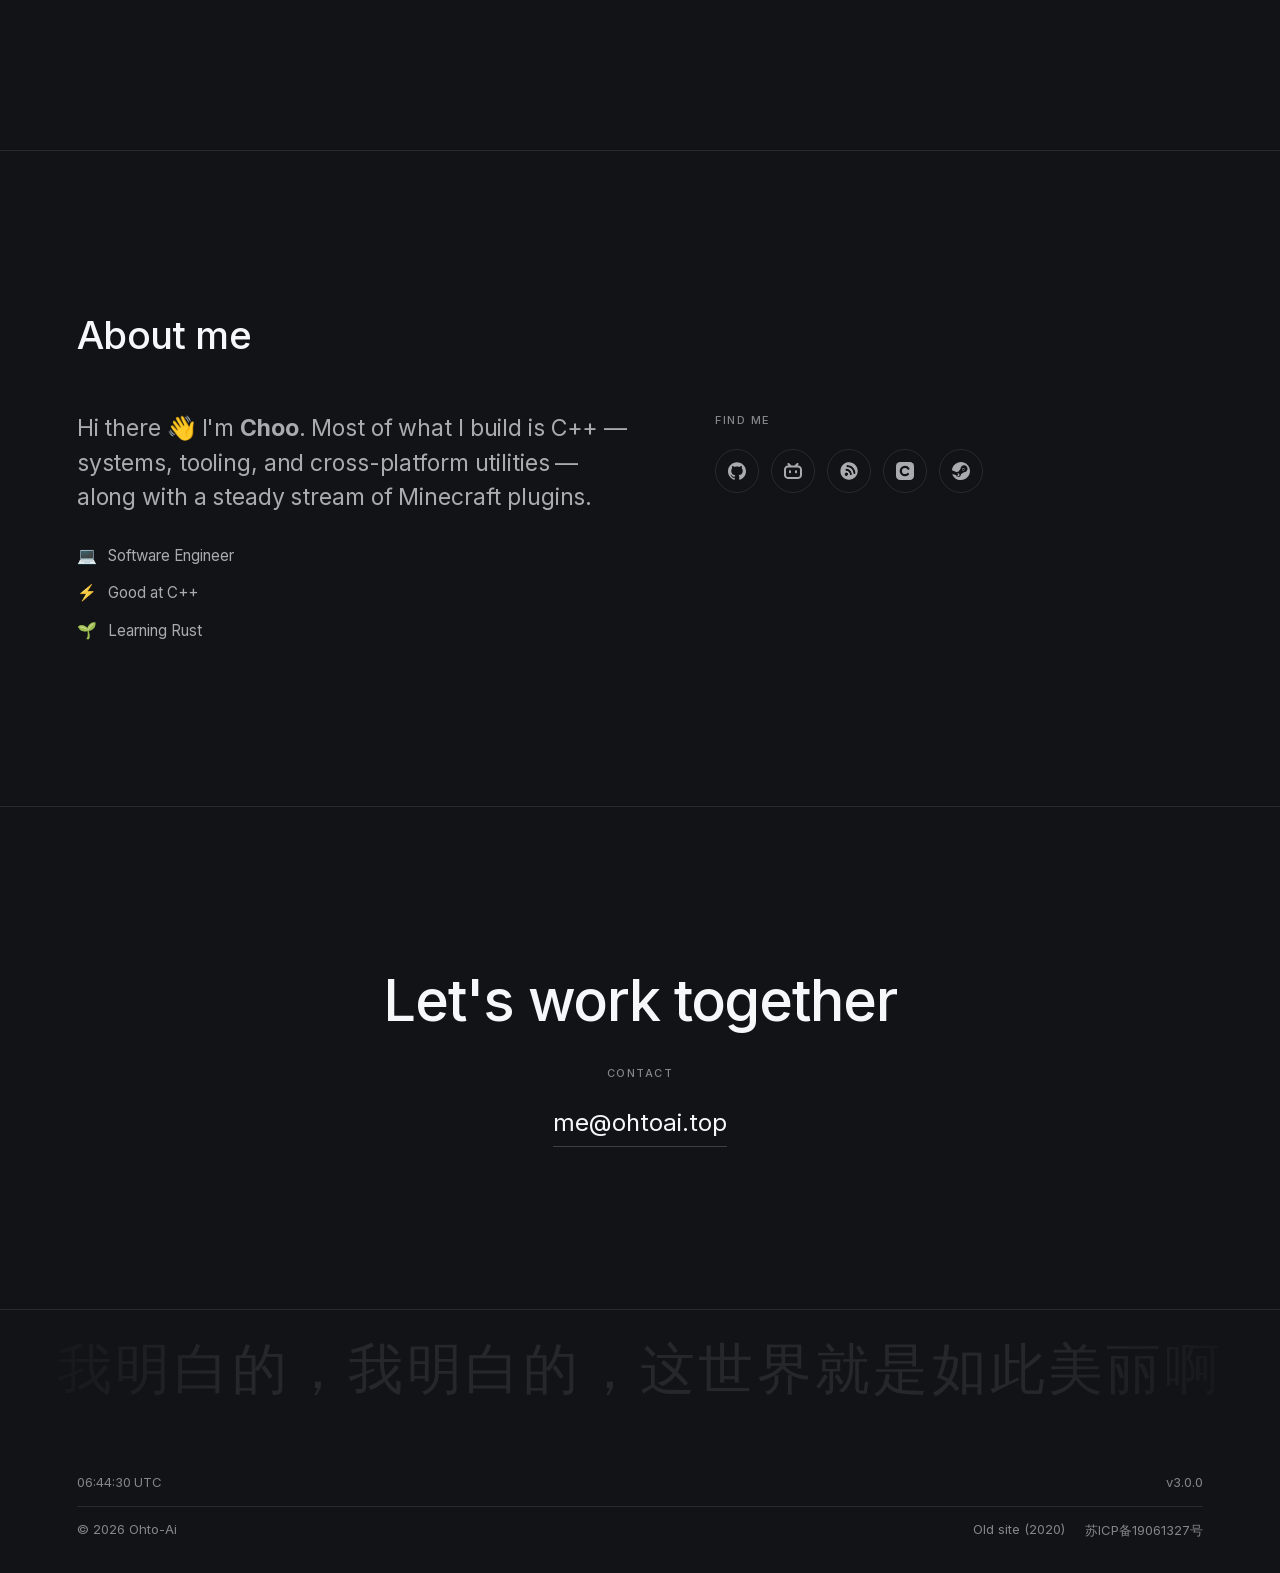
==== commit 107e905b: "fix: 代码审查修复 14 项——bgm 源错误误置灰、worker 状态码/502 兜底、头像升级失败回退等 - bgm.js: <source> 错误改计数制，全部候选源失败才置灰（任一失败就置" ====
--- a/index.html
+++ b/index.html
@@ -7,7 +7,7 @@
     <meta name="color-scheme" content="dark" />
     <meta name="theme-color" content="#14151A" />
     <title>Ohto-Ai — C++ Software Engineer</title>
-    <meta name="description" content="Ohto-Ai，C++ 开发者。Make it work; Make it right; Make it fast;" />
+    <meta name="description" content="Ohto-Ai, C++ developer. Make it work; Make it right; Make it fast;" />
     <meta name="author" content="Ohto-Ai" />
 
     <!-- ======================================================================
@@ -479,7 +479,6 @@
                     </div>
                     </div>
                 </div>
-            </div>
         </section>
 
         <!-- ==================================================================
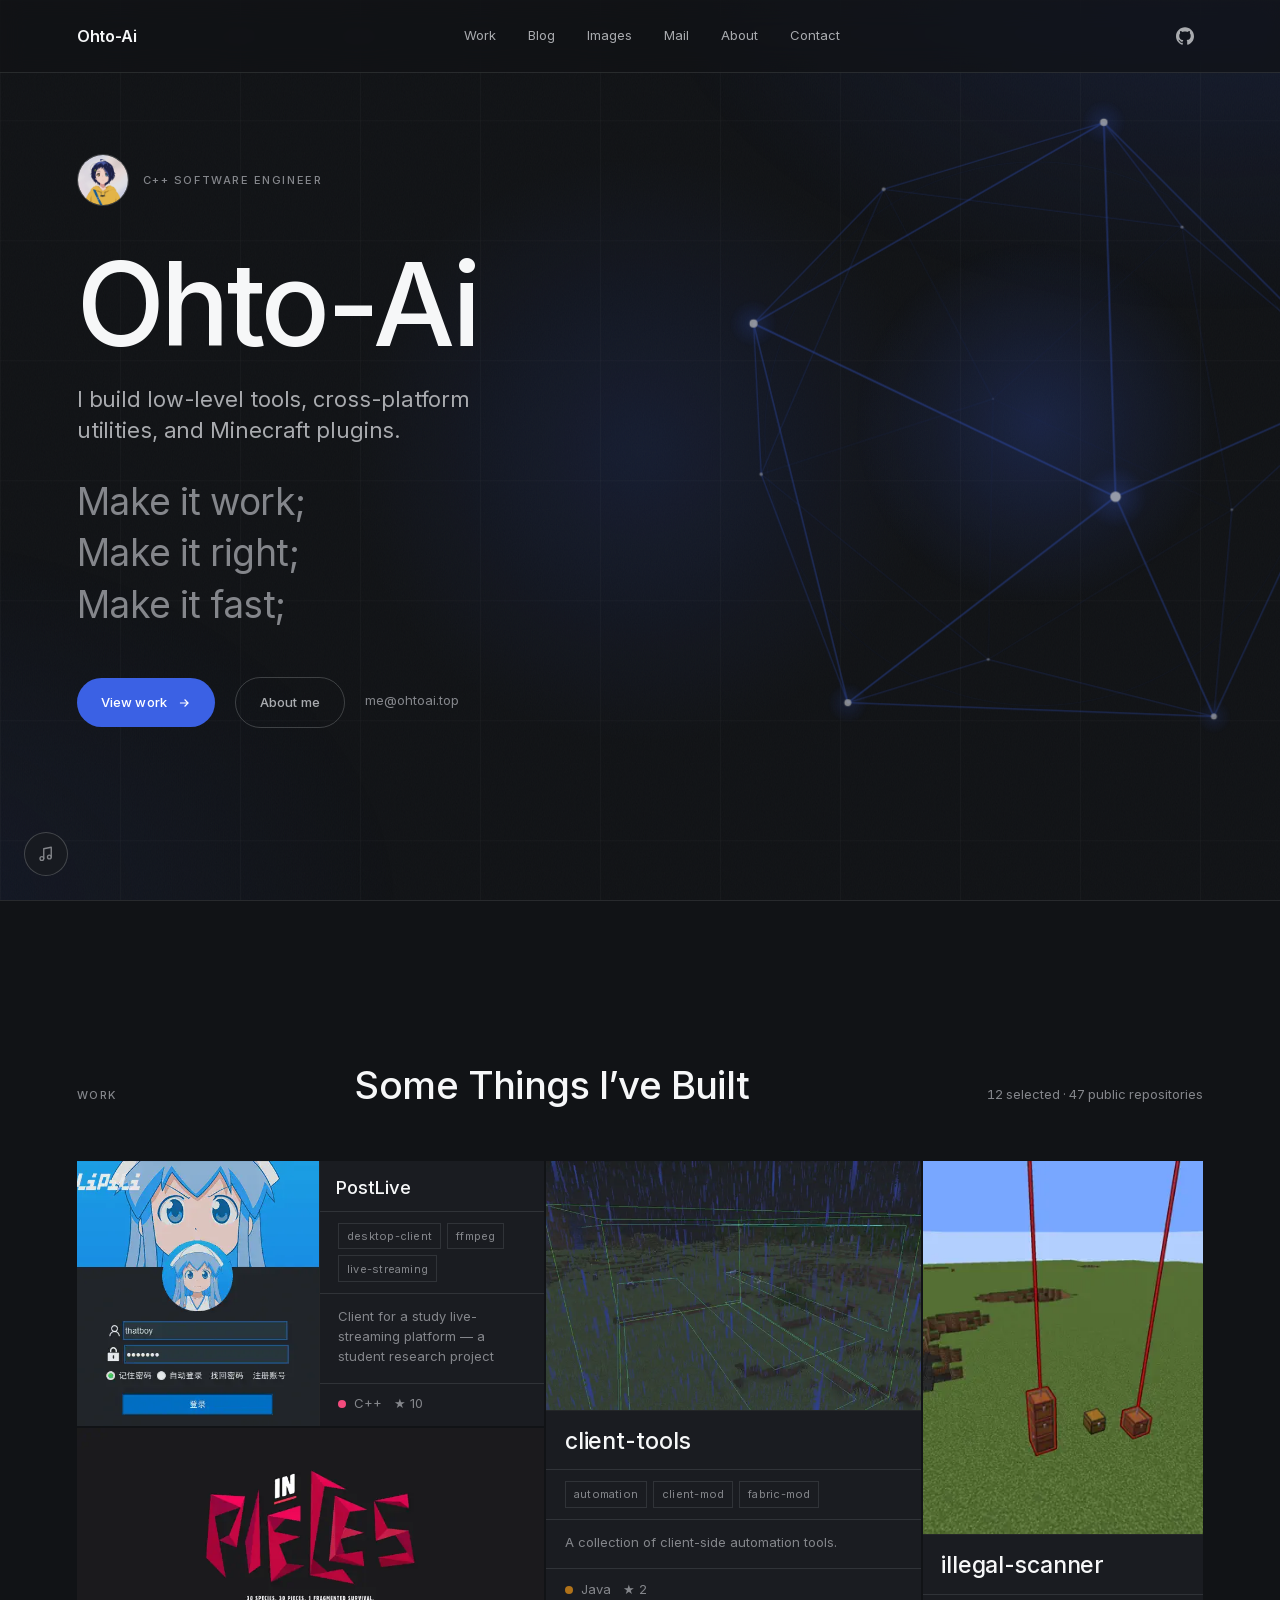
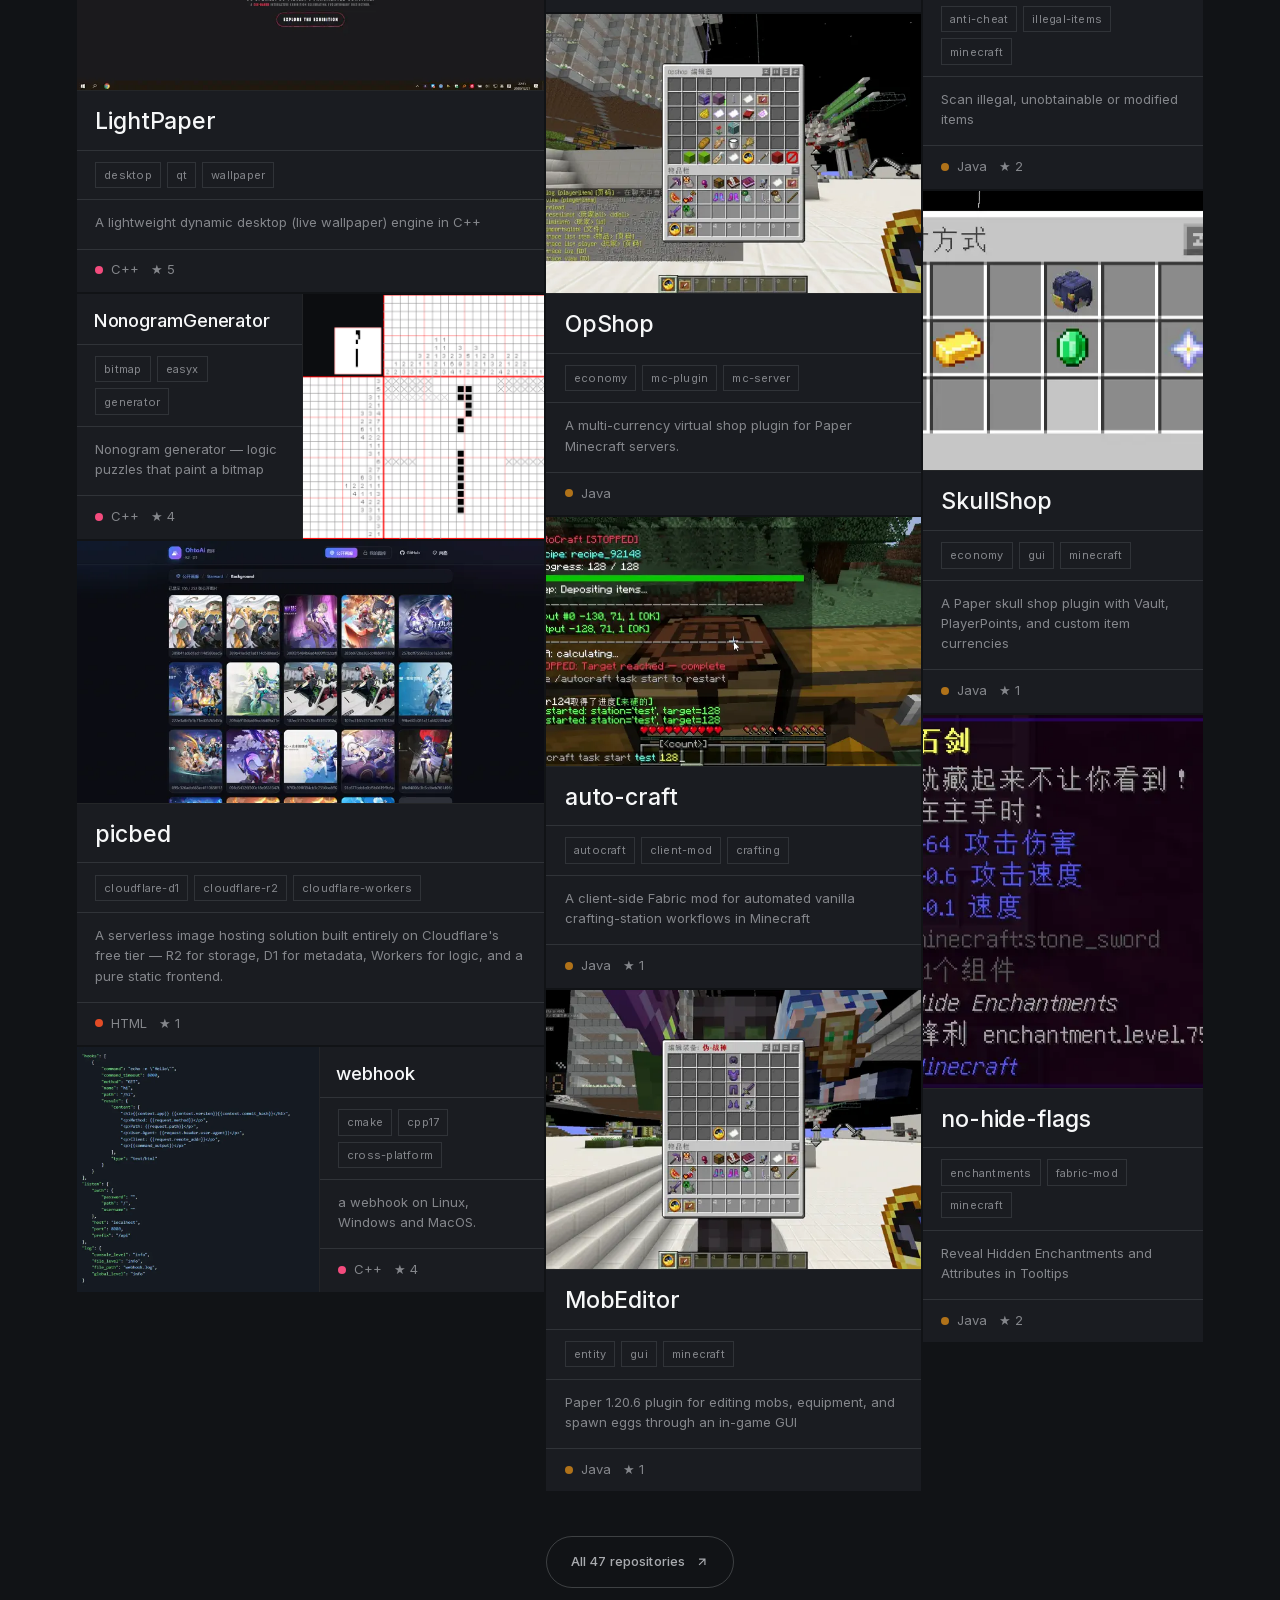
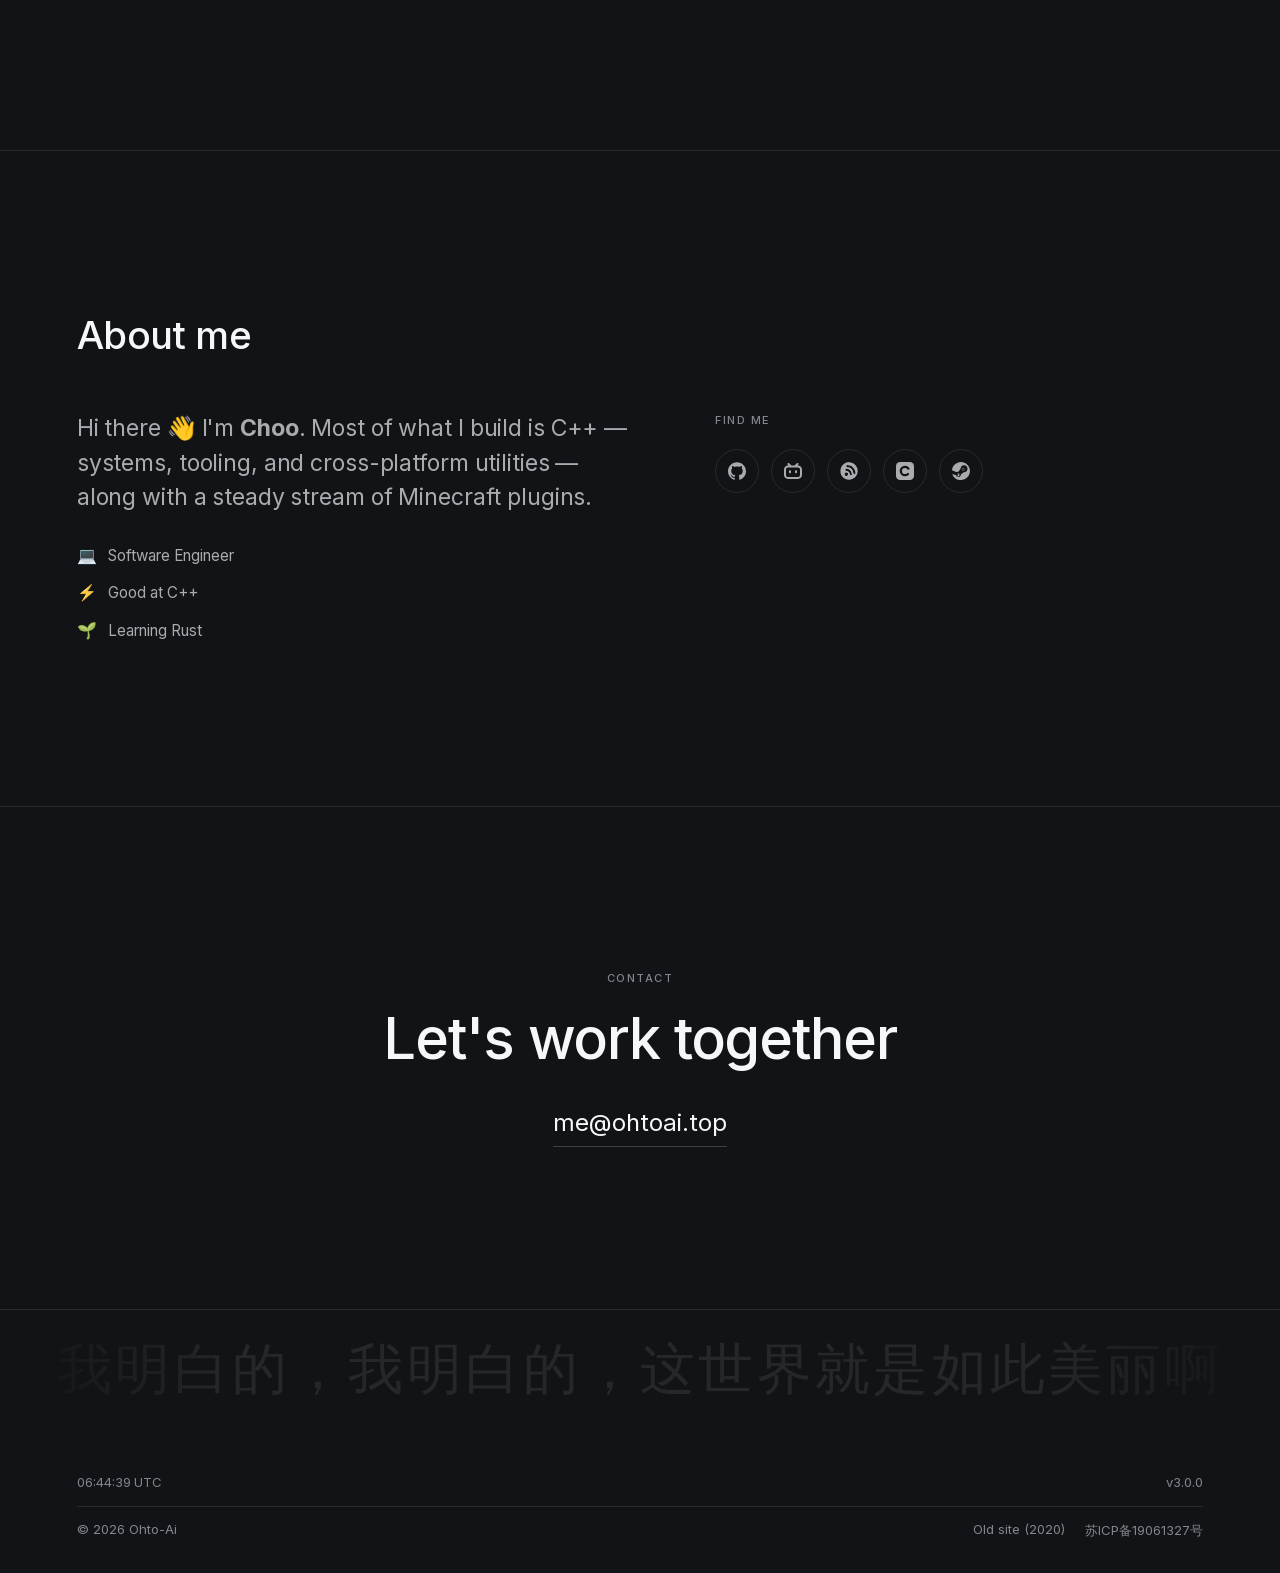
==== commit cf726894: "feat: 首屏立绘改用 Live2D(正统荧)+ 界面修复 - hero-live2d.js:pixi 6.1.3 + pixi-live2d-display 0.4.0 + Cubism core" ====
--- a/index.html
+++ b/index.html
@@ -92,9 +92,6 @@
 
     <link rel="preload" as="font" type="font/woff2" crossorigin
         href="assets/fonts/inter/inter-latin-wght-normal.woff2" />
-
-    <!-- 立绘底图是首屏最大的那张图，先让浏览器开始下载 -->
-    <link rel="preload" as="image" type="image/webp" href="assets/img/face/base-clean.webp" />
 
     <link rel="stylesheet" href="assets/css/tokens.css" />
     <link rel="stylesheet" href="assets/css/base.css" />
@@ -251,21 +248,19 @@
              ================================================================== -->
         <section class="hero" id="top">
             <div class="container">
-                <!-- 常驻动画：大户爱，Canvas 分层合成 + 平滑跟随。
-                     v3.14 素材把眼睛、刘海、脸部阴影和发饰拆成独立图层：
-                     底图眼眶留空，两枚虹膜裁剪在眼眶内随光标连续移动，
-                     闭眼只叠加眼部覆盖层，刘海和发饰压在最上层。
-                     眨眼不再切换整张图，底图、头发和背景始终不动。 -->
+                <!-- 常驻动画：Live2D 立绘。画布由 hero-live2d.js 懒加载运行时后
+                     动态插入 #hero-stage —— 揭幕结束 + 浏览器空闲才开始拉
+                     ~700KB 库 + ~2.7MB 模型，不占首帧预算。
+                     当前挂的是官方示例 Haru（管线占位），后续整体换成正统荧。
+                     任何一步失败 stage 都整个让位，只剩线框底衬和辉光。 -->
                 <div class="hero__char" id="hero-char" aria-hidden="true">
-                    <!-- 旧版首屏那个自转的线框二十面体，现在退到立绘背后当底衬。
+                    <!-- 旧版首屏那个自转的线框二十面体，退到立绘背后当底衬。
                          比角色大一圈，只在她的轮廓之外露出来。 -->
                     <div class="hero__backdrop">
                         <canvas id="hero-canvas"></canvas>
                     </div>
                     <div class="hero__char-glow"></div>
-                    <div class="hero__char-stage" id="hero-stage">
-                        <canvas class="hero__face" id="hero-face" width="1200" height="1200"></canvas>
-                    </div>
+                    <div class="hero__char-stage" id="hero-stage"></div>
                 </div>
 
                 <div class="hero__copy">
@@ -486,8 +481,9 @@
              ================================================================== -->
         <section id="contact">
             <div class="container contact reveal">
+                <!-- eyebrow 放标题上面，和 Work / About 的 section-head 同一节奏 -->
+                <p class="eyebrow" style="margin-bottom:1.25rem">Contact</p>
                 <h2 class="contact__title">Let's work together</h2>
-                <p class="eyebrow" style="margin-bottom:1.25rem">Contact</p>
                 <a class="contact__email" href="mailto:me@ohtoai.top">me@ohtoai.top</a>
             </div>
         </section>
@@ -560,7 +556,7 @@
     <script src="assets/js/vendor/ScrollTrigger.min.js"></script>
     <script src="assets/js/vendor/lenis.min.js"></script>
     <script src="assets/js/preloader.js"></script>
-    <script src="assets/js/hero-char.js"></script>
+    <script src="assets/js/hero-live2d.js"></script>
     <script src="assets/js/hero-canvas.js"></script>
     <script src="assets/js/work.js"></script>
     <script src="assets/js/avatar.js"></script>
--- a/assets/css/layout.css
+++ b/assets/css/layout.css
@@ -327,9 +327,10 @@
     position: relative;
 }
 
-/* 常驻动画：大户爱的立绘。
+/* 常驻动画：Live2D 立绘。
    放在首屏右半边那片空白里，补上版面重心。
-   画面由 hero-char.js 在 canvas 上分层合成（虹膜跟随 / 局部眨眼），
+   画面由 hero-live2d.js 懒加载运行时后在 canvas 上装配（视线跟随、
+   眨眼、物理、闲置动作都由 Cubism 运行时驱动），
    这里只管定位、呼吸和跟随光标的整体倾斜。 */
 .hero__char {
     position: absolute;
@@ -344,7 +345,8 @@
     margin-top: calc(clamp(300px, 38vw, 580px) / -2);
     z-index: 0;
     pointer-events: none;
-    /* 跟随光标的倾角加在 stage 层；这里只管呼吸和定位 */
+    /* 视线/头部的转向反应由 Live2D 模型自身的角度参数完成，
+       这里只管呼吸和定位 */
     transform-origin: 50% 78%;   /* 以"脖子"附近为轴，转动才自然 */
 }
 
@@ -395,8 +397,9 @@
     to   { transform: translateY(9px); }
 }
 
-/* 跟随光标平移 + 倾斜加在这一层（由 JS 写 transform）。
-   指针事件也只开在这一层：点角色会眨眼，背后的柔光和线框仍然穿透。 */
+/* 跟随光标平移 + 倾斜曾经由 JS 写在这一层的 transform 上；
+   换 Live2D 后这些反应全部交给模型自身的角度参数。
+   指针事件仍只开在这一层：点角色会触发动作，背后的柔光和线框仍然穿透。 */
 .hero__char-stage {
     position: relative;
     width: 100%;
@@ -406,11 +409,11 @@
     cursor: pointer;
 }
 
-/* 画布与素材共用 1200×1200 坐标系，显示尺寸完全交给 .hero__char */
-.hero__face {
-    display: block;
-    width: 100%;
-    height: 100%;
+/* Live2D 画布由运行时动态插入：JS 负责尺寸、加高与底边对齐
+   （style.top 直接写），这里只保留绝对定位的挂载方式 */
+.hero__live2d-canvas {
+    position: absolute;
+    left: 0;
 }
 
 /* 文字压在动画之上。
--- a/assets/css/components.css
+++ b/assets/css/components.css
@@ -286,13 +286,19 @@
     aspect-ratio: 4 / 3;
 }
 
+/* 横向卡片的图区不再自带宽高比：行高由文字栏撑起，图区跟随拉伸即可。
+   之前写死 5/4 时，aspect-ratio 会把图区撑到比网格轨道更宽，
+   直接盖住右栏文字 —— "PostLive" 只露出 "Live"。 */
 .work-card--h .work-card__shot {
-    aspect-ratio: 5 / 4;
+    aspect-ratio: auto;
+    min-width: 0;
     border-bottom: 0;
     border-right: 1px solid var(--border);
 }
 
 .work-card--h-flip .work-card__shot {
+    aspect-ratio: auto;
+    min-width: 0;
     border-right: 0;
     border-left: 1px solid var(--border);
 }
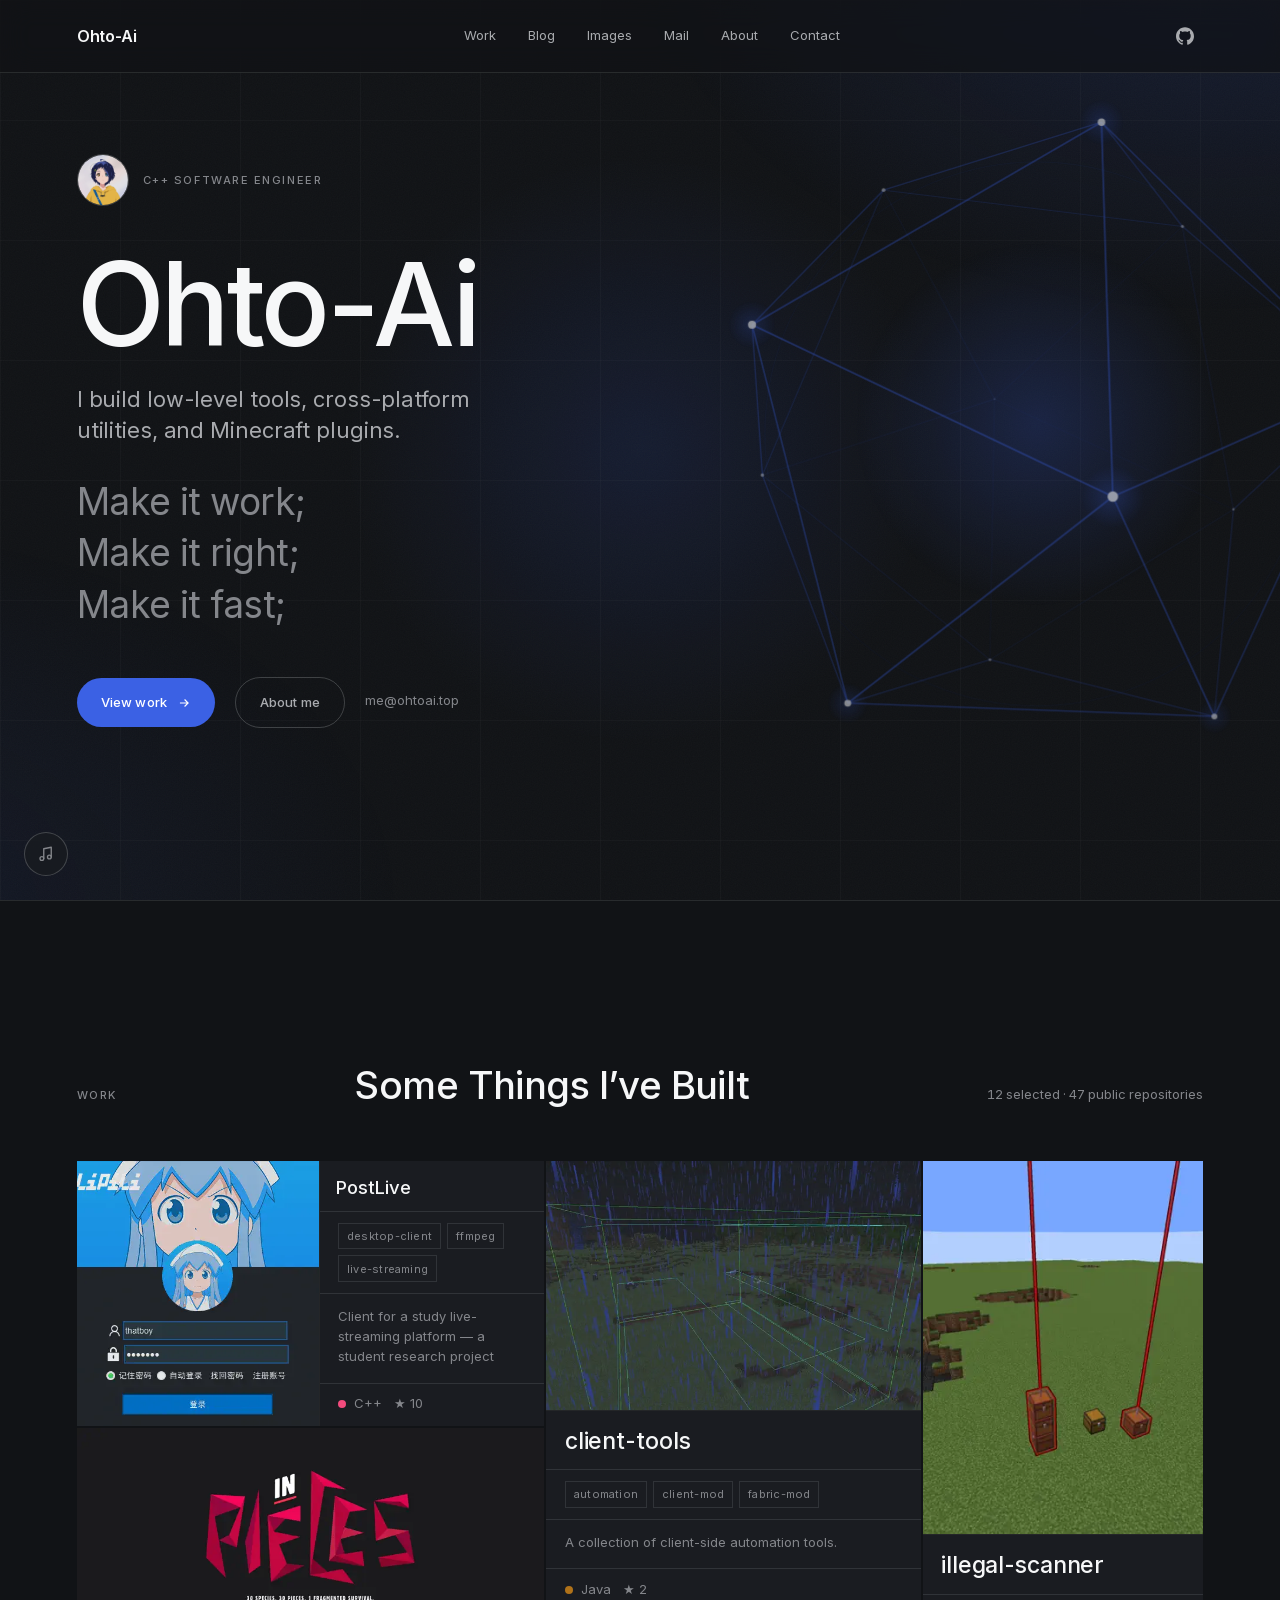
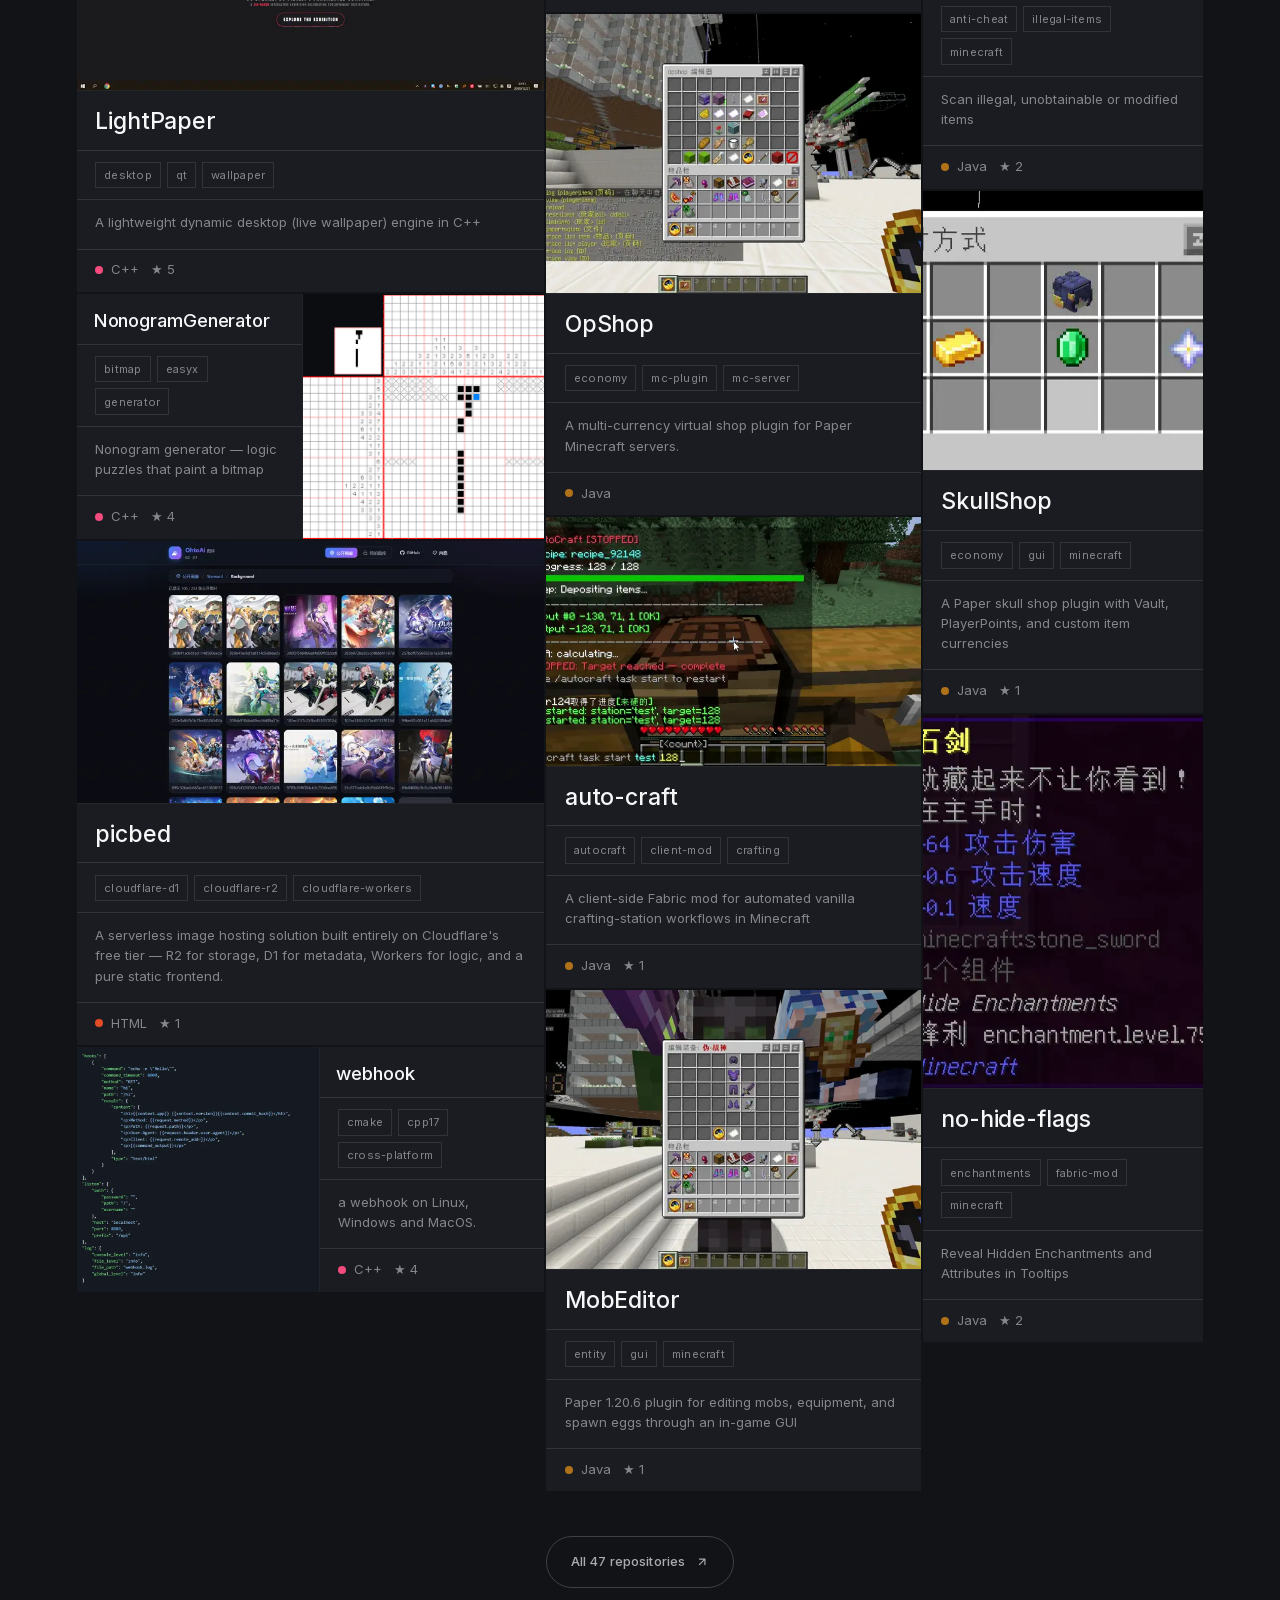
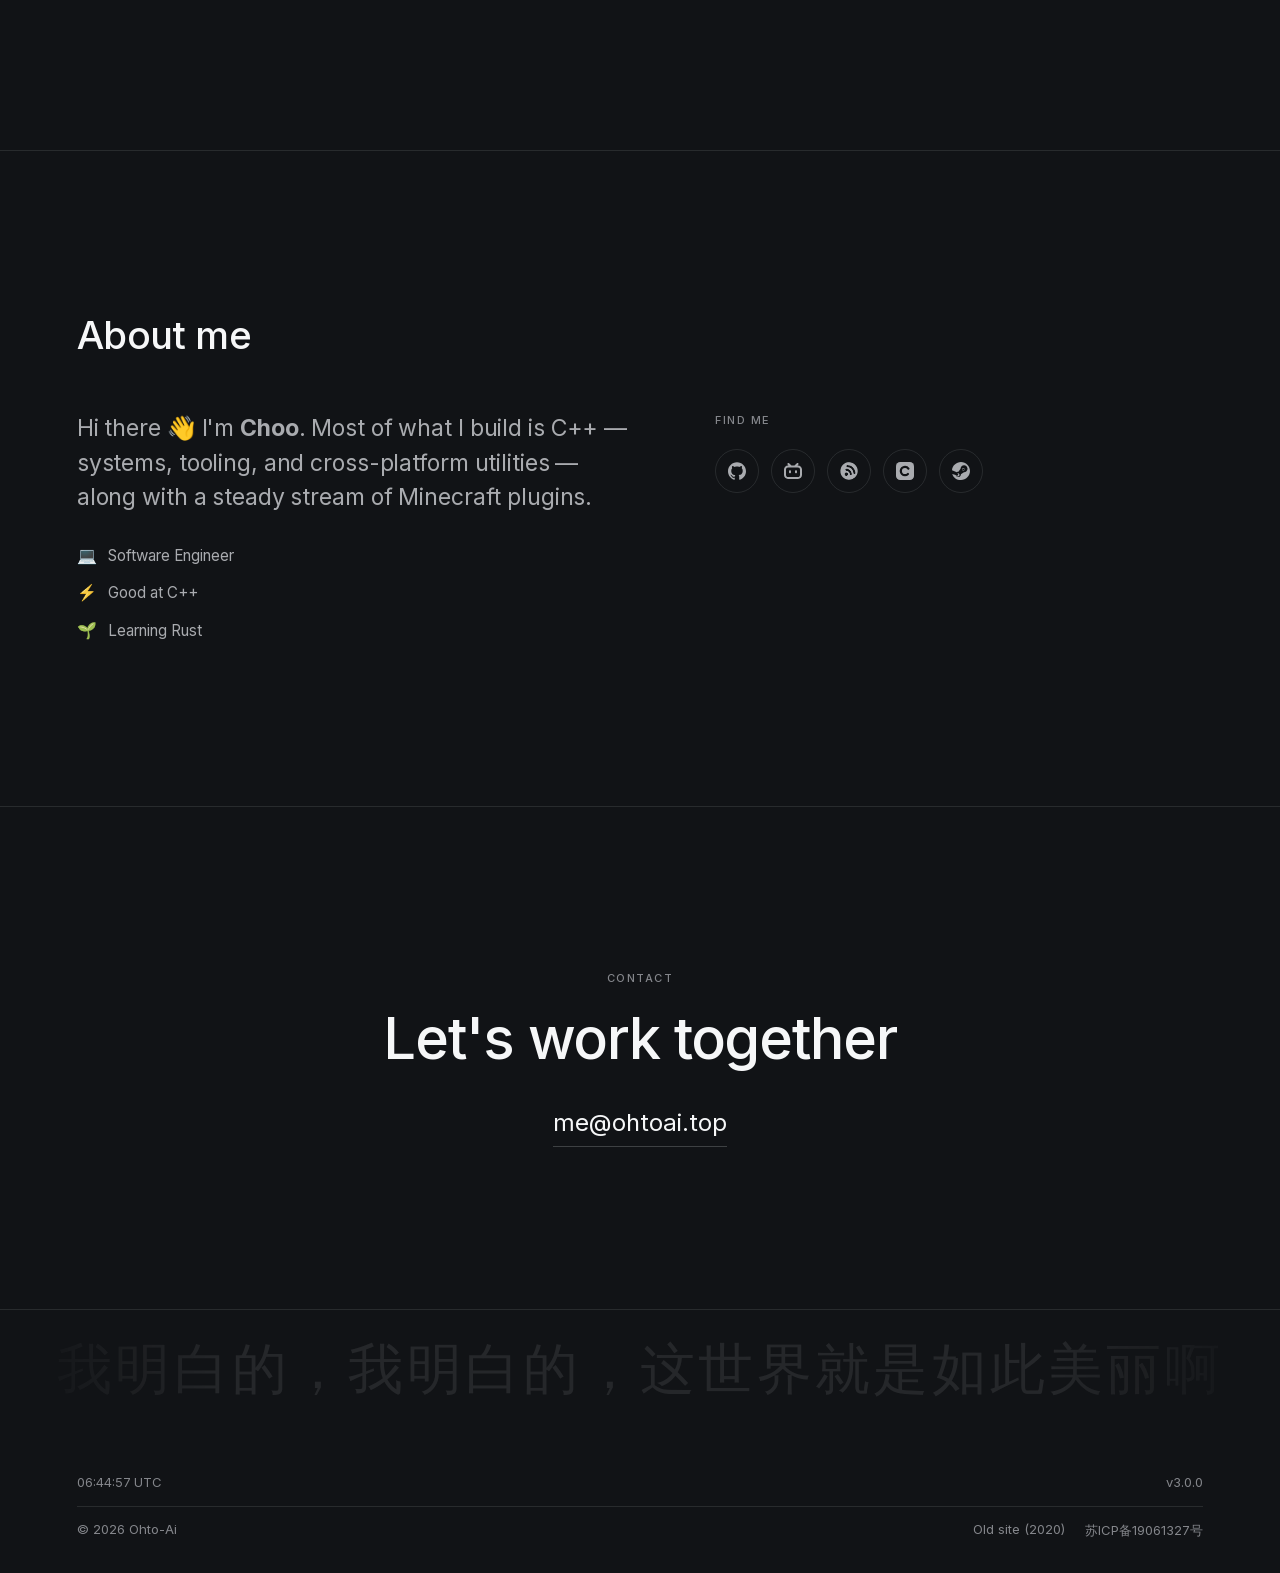
==== commit f3f89e8d: "perf: Live2D 加载二次提速 - moc3 预热提前到脚本解析时(揭幕幕布后面传输,模型文件清单驱动,Promise 交接防双下载) - 剧照垫场:still.webp 66KB(实际渲染帧" ====
--- a/index.html
+++ b/index.html
@@ -260,7 +260,14 @@
                         <canvas id="hero-canvas"></canvas>
                     </div>
                     <div class="hero__char-glow"></div>
-                    <div class="hero__char-stage" id="hero-stage"></div>
+                    <div class="hero__char-stage" id="hero-stage">
+                        <!-- 剧照垫场：从实际渲染帧截取的静态荧（66KB），模型
+                             加载期间先由它占位，就绪后淡出无缝交接；加载
+                             失败时它就是最终形态；reduced-motion 下它是全部 -->
+                        <img class="hero__live2d-still" id="hero-live2d-still"
+                            src="assets/live2d/lumine/still.webp" alt=""
+                            aria-hidden="true" />
+                    </div>
                 </div>
 
                 <div class="hero__copy">
--- a/assets/css/layout.css
+++ b/assets/css/layout.css
@@ -416,6 +416,21 @@
     left: 0;
 }
 
+/* 剧照垫场：与画布同几何（JS 写 style），模型就绪后加 is-done 淡出。
+   指针事件关掉 —— 点击要落到 stage 上触发表情 */
+.hero__live2d-still {
+    position: absolute;
+    left: 0;
+    top: 0;
+    opacity: 1;
+    pointer-events: none;
+    transition: opacity 0.45s var(--ease);
+}
+
+.hero__live2d-still.is-done {
+    opacity: 0;
+}
+
 /* 文字压在动画之上。
    宽度必须收成内容宽度：块级元素默认占满整行，透明的那半截会盖住
    右侧立绘，把点击全部截走。 */
